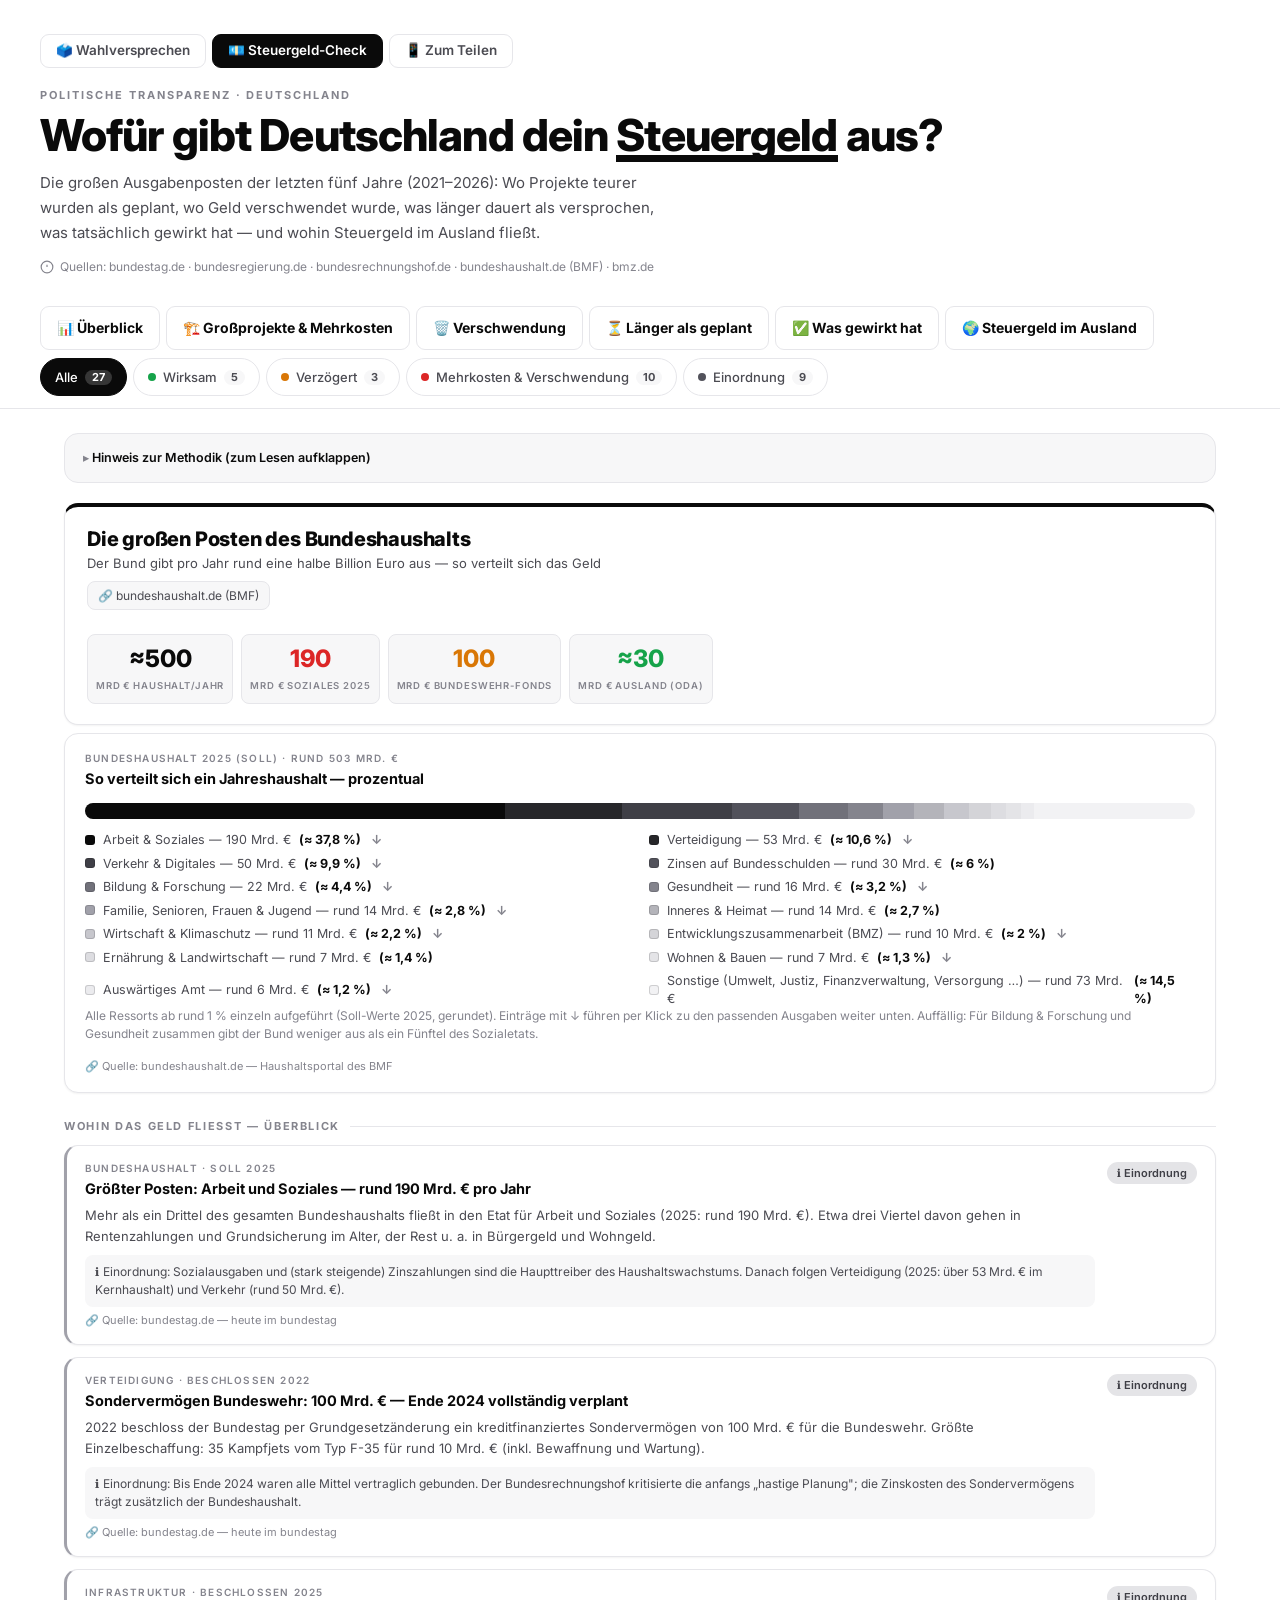
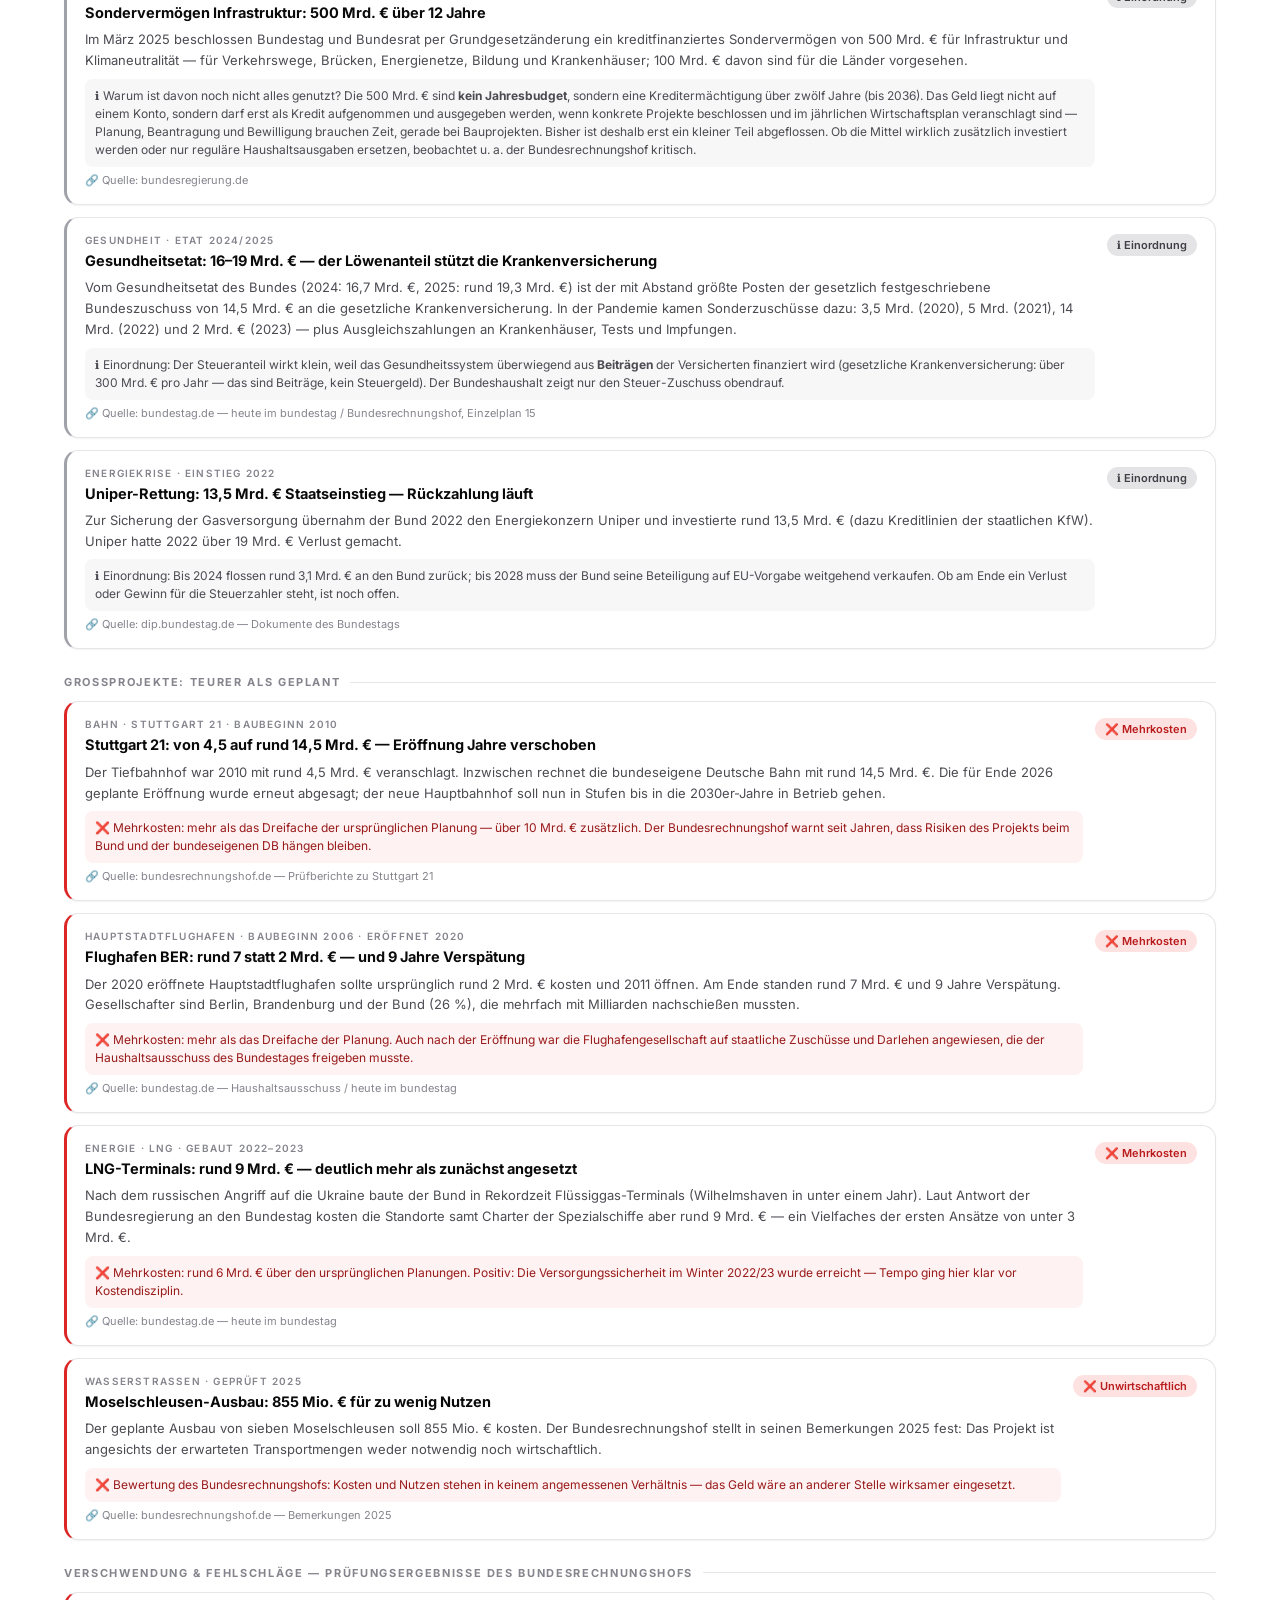
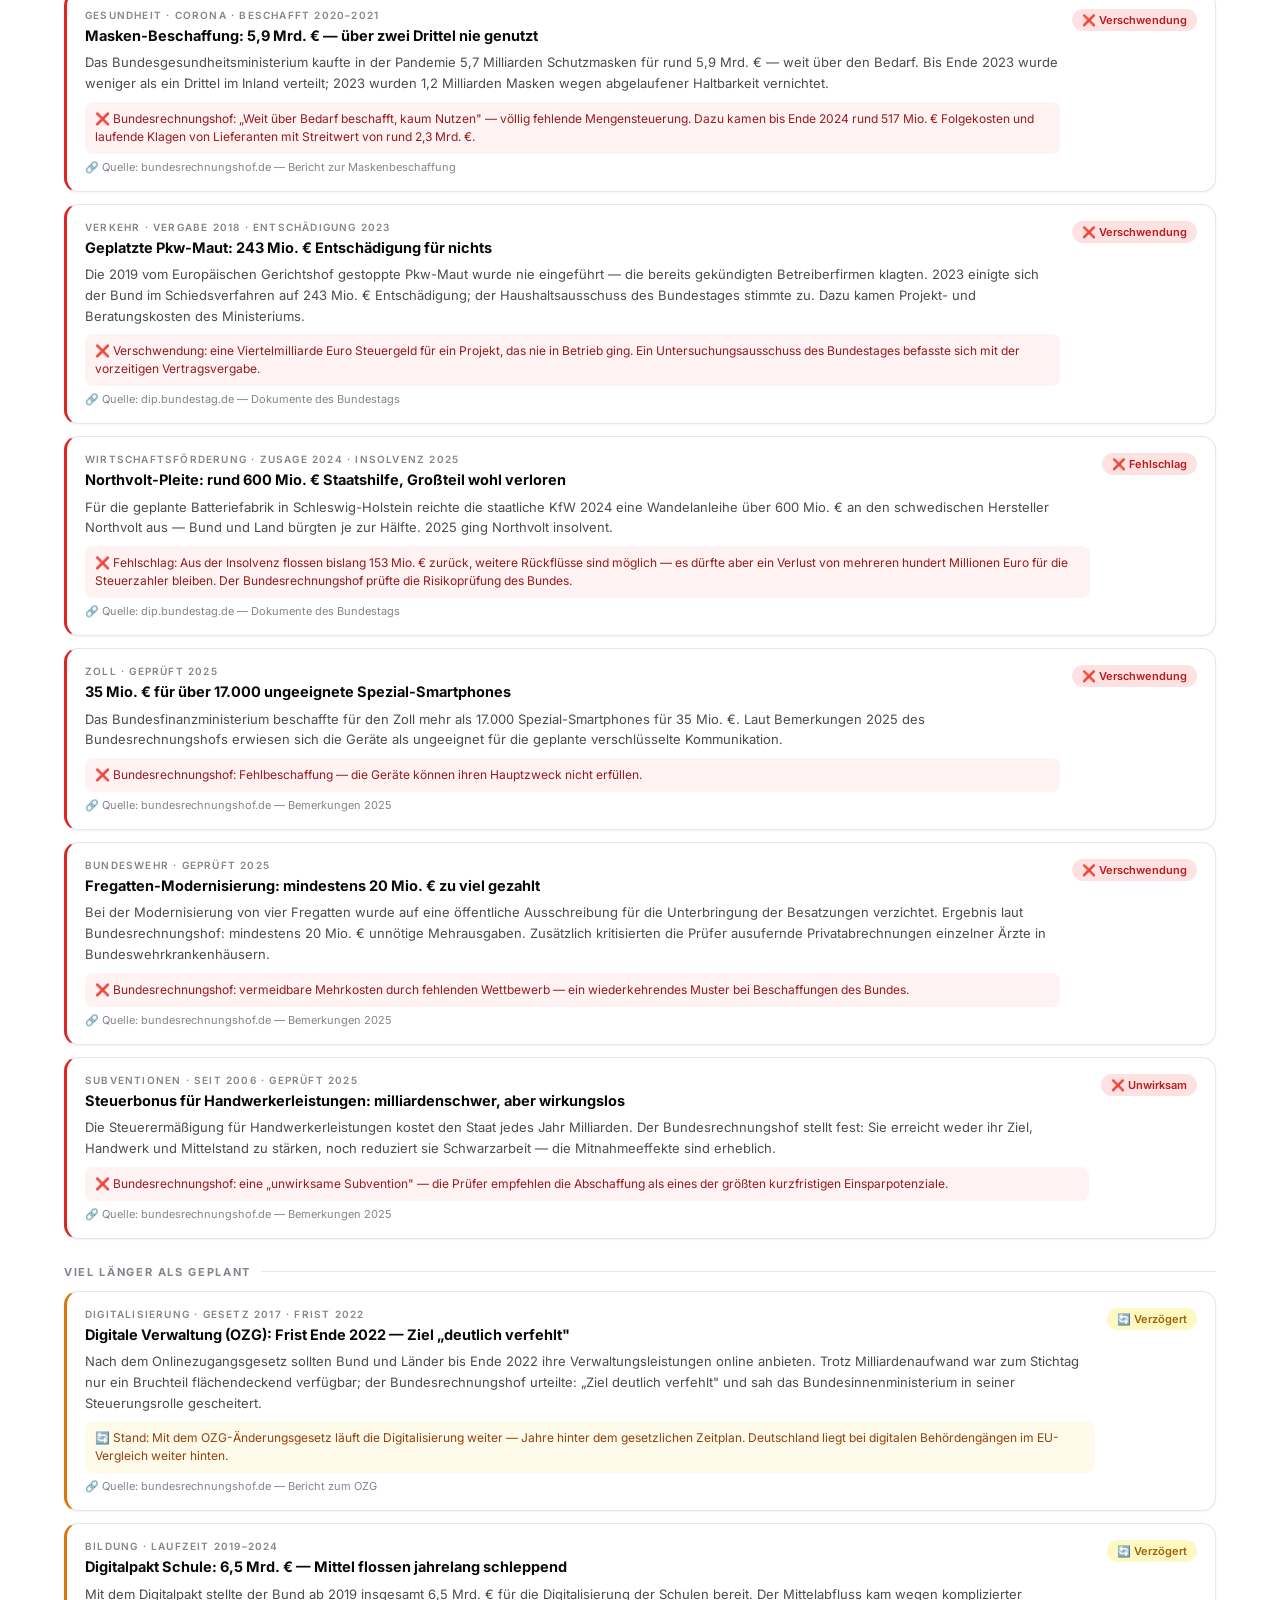
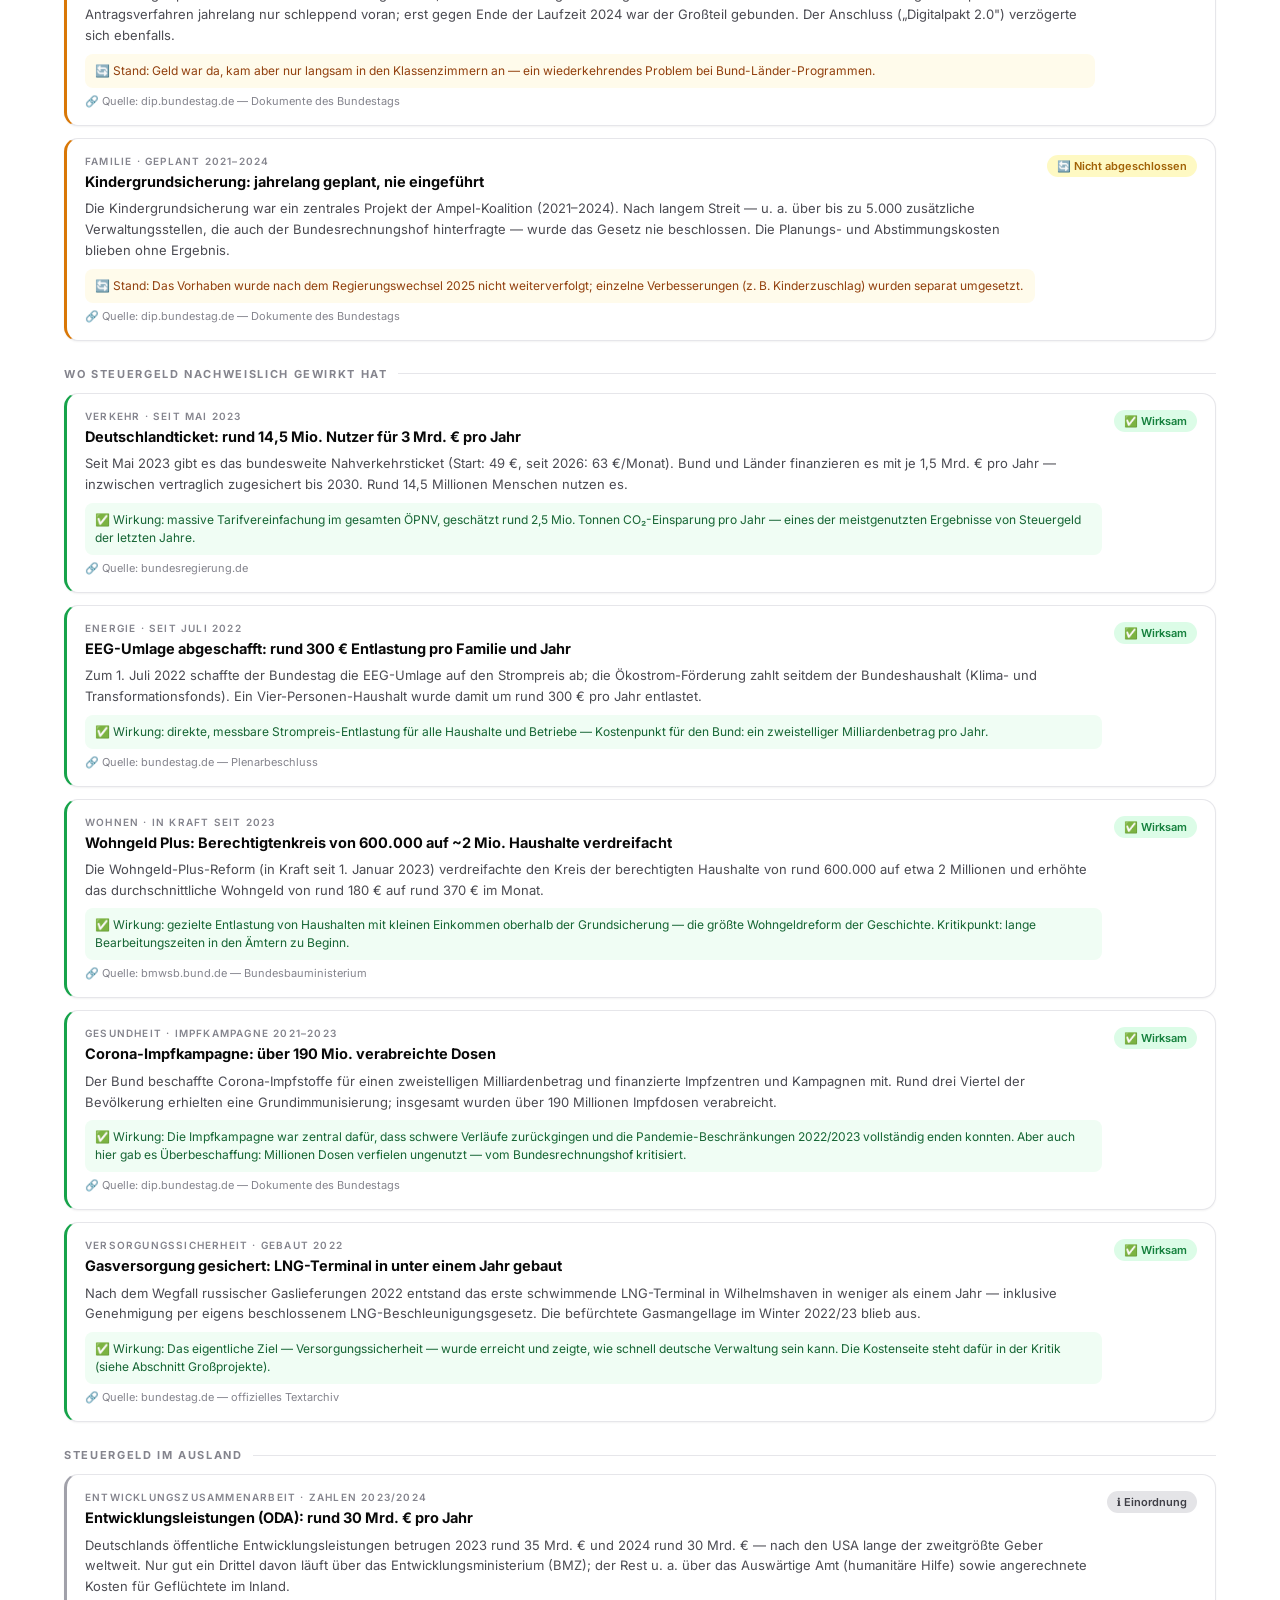
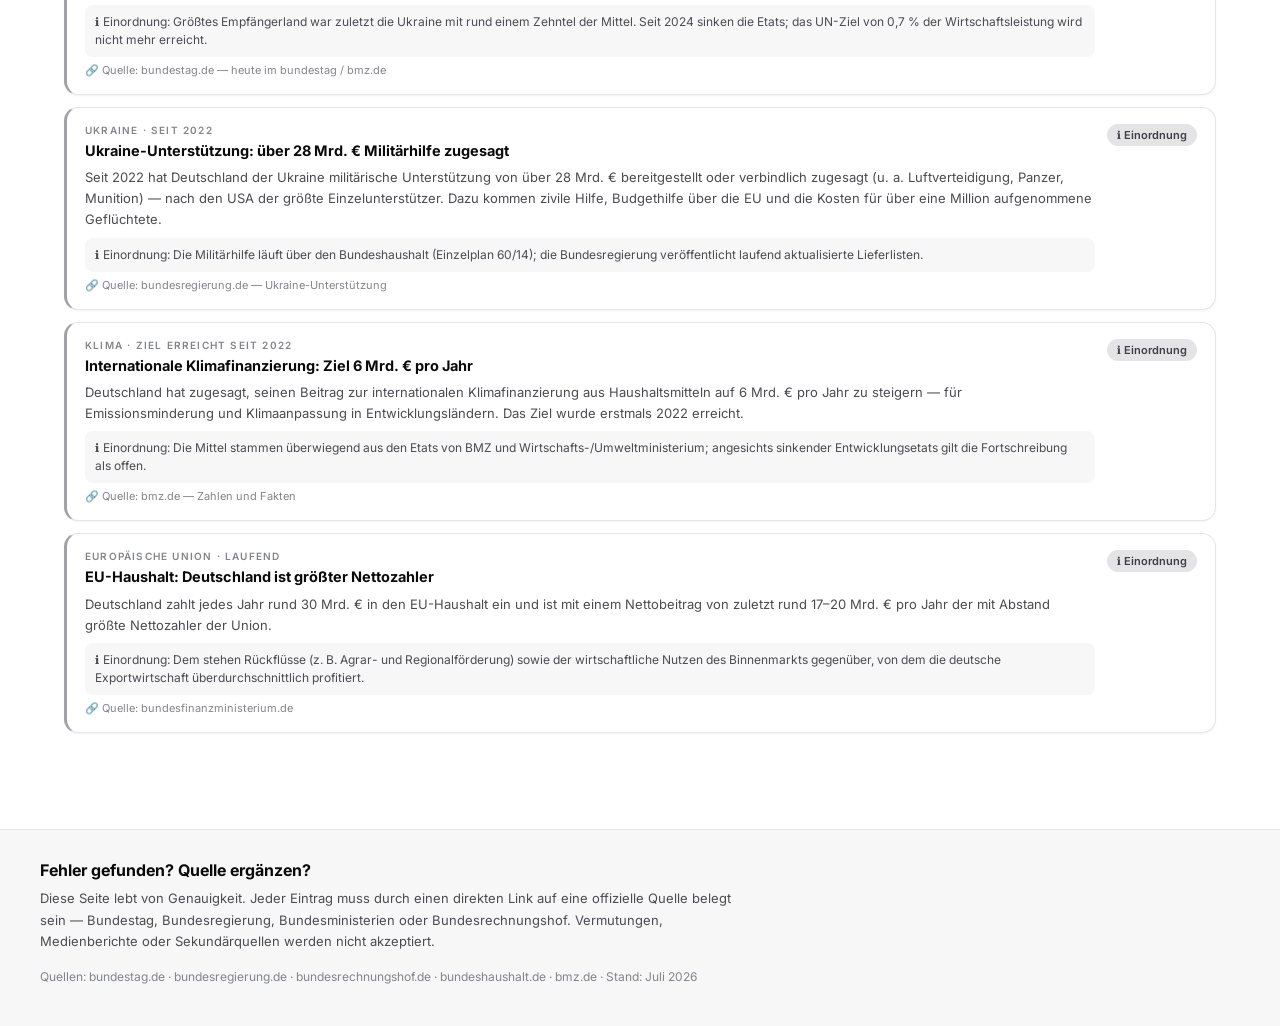
==== steuergelder.html @ 94809fa9 "Favicon ergänzen (⚖️ als Inline-SVG, kein zusätzliches Asset)" ====
<!DOCTYPE html>
<html lang="de">
<head>
<meta charset="UTF-8">
<meta name="viewport" content="width=device-width, initial-scale=1.0">
<title>Steuergeld-Check — Wofür Deutschland Steuergeld ausgibt</title>
<meta name="description" content="Wofür hat Deutschland in den letzten fünf Jahren Steuergeld ausgegeben? Großprojekte, Mehrkosten, Verschwendung, Verzögerungen, Wirkung und Ausgaben im Ausland — belegt mit offiziellen Quellen von Bundestag, Bundesregierung und Bundesrechnungshof.">
<meta name="theme-color" content="#FFFFFF">
<link rel="icon" href="data:image/svg+xml,<svg xmlns=%22http://www.w3.org/2000/svg%22 viewBox=%220 0 100 100%22><text y=%22.9em%22 font-size=%2290%22>⚖️</text></svg>">
<meta property="og:title" content="Steuergeld-Check — Wofür Deutschland Steuergeld ausgibt">
<meta property="og:description" content="Großprojekte, Mehrkosten, Verschwendung und Wirkung deutscher Steuergelder 2021–2026 — belegt mit offiziellen Quellen.">
<meta property="og:type" content="website">
<meta property="og:url" content="https://www.parteiencheck.org/steuergelder.html">
<meta property="og:locale" content="de_DE">
<link rel="preconnect" href="https://fonts.googleapis.com">
<link rel="preconnect" href="https://fonts.gstatic.com" crossorigin>
<link href="https://fonts.googleapis.com/css2?family=Inter:wght@400;500;600;700;800&display=swap" rel="stylesheet">
<link rel="stylesheet" href="style.css">
</head>
<body>

<header>
  <div class="header-inner">
    <nav class="site-nav" aria-label="Seiten">
      <a href="index.html" class="site-tab">🗳️ Wahlversprechen</a>
      <a href="steuergelder.html" class="site-tab active" aria-current="page">💶 Steuergeld-Check</a>
      <a href="teilen.html" class="site-tab">📱 Zum Teilen</a>
    </nav>
    <div class="header-label">Politische Transparenz · Deutschland</div>
    <h1>Wofür gibt Deutschland dein <span>Steuergeld</span> aus?</h1>
    <p class="header-sub">Die großen Ausgabenposten der letzten fünf Jahre (2021–2026): Wo Projekte teurer wurden als geplant, wo Geld verschwendet wurde, was länger dauert als versprochen, was tatsächlich gewirkt hat — und wohin Steuergeld im Ausland fließt.</p>
    <div class="source-note">
      <svg width="14" height="14" viewBox="0 0 24 24" fill="none" stroke="currentColor" stroke-width="2"><circle cx="12" cy="12" r="10"/><line x1="12" y1="8" x2="12" y2="12"/><line x1="12" y1="16" x2="12.01" y2="16"/></svg>
      Quellen: bundestag.de · bundesregierung.de · bundesrechnungshof.de · bundeshaushalt.de (BMF) · bmz.de
    </div>
  </div>
</header>

<!-- STICKY TOOLBAR: Themen-Sprungmarken + Status-Filter -->
<div class="toolbar">
  <div class="toolbar-inner">
    <nav class="party-nav" aria-label="Thema auswählen">
      <a class="anchor-tab" href="#ueberblick">📊 Überblick</a>
      <a class="anchor-tab" href="#grossprojekte">🏗️ Großprojekte &amp; Mehrkosten</a>
      <a class="anchor-tab" href="#verschwendung">🗑️ Verschwendung</a>
      <a class="anchor-tab" href="#verzoegert">⏳ Länger als geplant</a>
      <a class="anchor-tab" href="#wirkung">✅ Was gewirkt hat</a>
      <a class="anchor-tab" href="#ausland">🌍 Steuergeld im Ausland</a>
    </nav>
    <div class="filter-bar" role="group" aria-label="Nach Bewertung filtern">
      <button class="filter-chip active" data-filter="all" aria-pressed="true">Alle <span class="chip-count">0</span></button>
      <button class="filter-chip" data-filter="done" aria-pressed="false"><span class="chip-dot done"></span>Wirksam <span class="chip-count">0</span></button>
      <button class="filter-chip" data-filter="progress" aria-pressed="false"><span class="chip-dot progress"></span>Verzögert <span class="chip-count">0</span></button>
      <button class="filter-chip" data-filter="failed" aria-pressed="false"><span class="chip-dot failed"></span>Mehrkosten &amp; Verschwendung <span class="chip-count">0</span></button>
      <button class="filter-chip" data-filter="promised" aria-pressed="false"><span class="chip-dot promised"></span>Einordnung <span class="chip-count">0</span></button>
    </div>
  </div>
</div>

<div class="main">
  <div class="content-area">

    <details class="disclaimer">
      <summary><strong>Hinweis zur Methodik</strong> (zum Lesen aufklappen)</summary>
      <span> Alle Zahlen stammen aus offiziellen Quellen — Deutscher Bundestag (Pressedienst „heute im bundestag", Drucksachen), Bundesregierung, Bundesministerien, dem Haushaltsportal des Bundesfinanzministeriums (bundeshaushalt.de) sowie dem Bundesrechnungshof als unabhängiger externer Finanzkontrolle des Bundes. Bewertungen wie „Verschwendung" geben die Prüfungsergebnisse des Bundesrechnungshofs wieder, keine eigene Meinung. Beträge sind teilweise gerundet („rund"). <strong>Diese Seite erhebt keinen Anspruch auf Vollständigkeit.</strong> Stand: Juli 2026. Für eigene Recherchen: <a href="https://www.bundeshaushalt.de/" target="_blank">bundeshaushalt.de</a> · <a href="https://www.bundesrechnungshof.de/" target="_blank">bundesrechnungshof.de</a>
    </span>
    </details>

    <!-- ÜBERBLICK -->
    <section id="ueberblick">
      <div class="party-header topic-header" style="--party-color:#0A0A0A">
        <div class="party-header-top">
          <div>
            <div class="party-full-name">Die großen Posten des Bundeshaushalts</div>
            <div class="party-tagline">Der Bund gibt pro Jahr rund eine halbe Billion Euro aus — so verteilt sich das Geld</div>
            <a class="source-link" href="https://www.bundeshaushalt.de/" target="_blank">🔗 bundeshaushalt.de (BMF)</a>
          </div>
          <div class="party-stats">
            <div class="stat"><span class="stat-num promised">≈500</span><span class="stat-label">Mrd € Haushalt/Jahr</span></div>
            <div class="stat"><span class="stat-num failed">190</span><span class="stat-label">Mrd € Soziales 2025</span></div>
            <div class="stat"><span class="stat-num progress">100</span><span class="stat-label">Mrd € Bundeswehr-Fonds</span></div>
            <div class="stat"><span class="stat-num done">≈30</span><span class="stat-label">Mrd € Ausland (ODA)</span></div>
          </div>
        </div>
      </div>

      <div class="budget-card">
        <div class="promise-topic">Bundeshaushalt 2025 (Soll) · rund 503 Mrd. €</div>
        <div class="promise-title">So verteilt sich ein Jahreshaushalt — prozentual</div>
        <div class="budget-bar" aria-hidden="true">
          <span style="flex:37.8;background:#0A0A0A"></span><span style="flex:10.6;background:#27272A"></span><span style="flex:9.9;background:#3F3F46"></span><span style="flex:6.0;background:#52525B"></span><span style="flex:4.4;background:#71717A"></span><span style="flex:3.2;background:#84848D"></span><span style="flex:2.8;background:#A1A1AA"></span><span style="flex:2.7;background:#B4B4BA"></span><span style="flex:2.2;background:#C7C7CD"></span><span style="flex:2.0;background:#D4D4D8"></span><span style="flex:1.4;background:#DDDDE1"></span><span style="flex:1.3;background:#E4E4E7"></span><span style="flex:1.2;background:#EBEBEE"></span><span style="flex:14.5;background:#F2F2F4"></span>
        </div>
        <ul class="budget-legend">
          <li data-target="card-soziales" tabindex="0" role="link" title="Zu den passenden Einträgen springen"><span class="b-dot" style="background:#0A0A0A"></span>Arbeit & Soziales — 190 Mrd. € <strong>(≈ 37,8 %)</strong><span class="b-jump" aria-hidden="true">↓</span></li>
          <li data-target="card-verteidigung" tabindex="0" role="link" title="Zu den passenden Einträgen springen"><span class="b-dot" style="background:#27272A"></span>Verteidigung — 53 Mrd. € <strong>(≈ 10,6 %)</strong><span class="b-jump" aria-hidden="true">↓</span></li>
          <li data-target="grossprojekte" tabindex="0" role="link" title="Zu den passenden Einträgen springen"><span class="b-dot" style="background:#3F3F46"></span>Verkehr & Digitales — 50 Mrd. € <strong>(≈ 9,9 %)</strong><span class="b-jump" aria-hidden="true">↓</span></li>
          <li><span class="b-dot" style="background:#52525B"></span>Zinsen auf Bundesschulden — rund 30 Mrd. € <strong>(≈ 6 %)</strong></li>
          <li data-target="card-digitalpakt" tabindex="0" role="link" title="Zu den passenden Einträgen springen"><span class="b-dot" style="background:#71717A"></span>Bildung & Forschung — 22 Mrd. € <strong>(≈ 4,4 %)</strong><span class="b-jump" aria-hidden="true">↓</span></li>
          <li data-target="card-gesundheit" tabindex="0" role="link" title="Zu den passenden Einträgen springen"><span class="b-dot" style="background:#84848D"></span>Gesundheit — rund 16 Mrd. € <strong>(≈ 3,2 %)</strong><span class="b-jump" aria-hidden="true">↓</span></li>
          <li data-target="card-familie" tabindex="0" role="link" title="Zu den passenden Einträgen springen"><span class="b-dot" style="background:#A1A1AA"></span>Familie, Senioren, Frauen & Jugend — rund 14 Mrd. € <strong>(≈ 2,8 %)</strong><span class="b-jump" aria-hidden="true">↓</span></li>
          <li><span class="b-dot" style="background:#B4B4BA"></span>Inneres & Heimat — rund 14 Mrd. € <strong>(≈ 2,7 %)</strong></li>
          <li data-target="card-wirtschaft" tabindex="0" role="link" title="Zu den passenden Einträgen springen"><span class="b-dot" style="background:#C7C7CD"></span>Wirtschaft & Klimaschutz — rund 11 Mrd. € <strong>(≈ 2,2 %)</strong><span class="b-jump" aria-hidden="true">↓</span></li>
          <li data-target="card-oda" tabindex="0" role="link" title="Zu den passenden Einträgen springen"><span class="b-dot" style="background:#D4D4D8"></span>Entwicklungszusammenarbeit (BMZ) — rund 10 Mrd. € <strong>(≈ 2 %)</strong><span class="b-jump" aria-hidden="true">↓</span></li>
          <li><span class="b-dot" style="background:#DDDDE1"></span>Ernährung & Landwirtschaft — rund 7 Mrd. € <strong>(≈ 1,4 %)</strong></li>
          <li data-target="card-wohngeld" tabindex="0" role="link" title="Zu den passenden Einträgen springen"><span class="b-dot" style="background:#E4E4E7"></span>Wohnen & Bauen — rund 7 Mrd. € <strong>(≈ 1,3 %)</strong><span class="b-jump" aria-hidden="true">↓</span></li>
          <li data-target="ausland" tabindex="0" role="link" title="Zu den passenden Einträgen springen"><span class="b-dot" style="background:#EBEBEE"></span>Auswärtiges Amt — rund 6 Mrd. € <strong>(≈ 1,2 %)</strong><span class="b-jump" aria-hidden="true">↓</span></li>
          <li><span class="b-dot" style="background:#F2F2F4"></span>Sonstige (Umwelt, Justiz, Finanzverwaltung, Versorgung …) — rund 73 Mrd. € <strong>(≈ 14,5 %)</strong></li>
        </ul>
        <p class="budget-note">Alle Ressorts ab rund 1 % einzeln aufgeführt (Soll-Werte 2025, gerundet). Einträge mit ↓ führen per Klick zu den passenden Ausgaben weiter unten. Auffällig: Für Bildung &amp; Forschung und Gesundheit zusammen gibt der Bund weniger aus als ein Fünftel des Sozialetats.</p>
        <a class="card-source" href="https://www.bundeshaushalt.de/" target="_blank">🔗 Quelle: bundeshaushalt.de — Haushaltsportal des BMF</a>
      </div>

      <div class="section-title">Wohin das Geld fließt — Überblick</div>
      <div class="cards-grid">

        <div class="promise-card" id="card-soziales" data-status="promised">
          <div>
            <div class="promise-topic">Bundeshaushalt · Soll 2025</div>
            <div class="promise-title">Größter Posten: Arbeit und Soziales — rund 190 Mrd. € pro Jahr</div>
            <div class="promise-text">Mehr als ein Drittel des gesamten Bundeshaushalts fließt in den Etat für Arbeit und Soziales (2025: rund 190 Mrd. €). Etwa drei Viertel davon gehen in Rentenzahlungen und Grundsicherung im Alter, der Rest u. a. in Bürgergeld und Wohngeld.</div>
            <div class="promise-result promised">ℹ️ Einordnung: Sozialausgaben und (stark steigende) Zinszahlungen sind die Haupttreiber des Haushaltswachstums. Danach folgen Verteidigung (2025: über 53 Mrd. € im Kernhaushalt) und Verkehr (rund 50 Mrd. €).</div>
            <a class="card-source" href="https://www.bundestag.de/presse/hib/kurzmeldungen-1107322" target="_blank">🔗 Quelle: bundestag.de — heute im bundestag</a>
          </div>
          <span class="status-badge badge-promised">ℹ️ Einordnung</span>
        </div>

        <div class="promise-card" id="card-verteidigung" data-status="promised">
          <div>
            <div class="promise-topic">Verteidigung · beschlossen 2022</div>
            <div class="promise-title">Sondervermögen Bundeswehr: 100 Mrd. € — Ende 2024 vollständig verplant</div>
            <div class="promise-text">2022 beschloss der Bundestag per Grundgesetzänderung ein kreditfinanziertes Sondervermögen von 100 Mrd. € für die Bundeswehr. Größte Einzelbeschaffung: 35 Kampfjets vom Typ F-35 für rund 10 Mrd. € (inkl. Bewaffnung und Wartung).</div>
            <div class="promise-result promised">ℹ️ Einordnung: Bis Ende 2024 waren alle Mittel vertraglich gebunden. Der Bundesrechnungshof kritisierte die anfangs „hastige Planung"; die Zinskosten des Sondervermögens trägt zusätzlich der Bundeshaushalt.</div>
            <a class="card-source" href="https://www.bundestag.de/presse/hib/kurzmeldungen-897648" target="_blank">🔗 Quelle: bundestag.de — heute im bundestag</a>
          </div>
          <span class="status-badge badge-promised">ℹ️ Einordnung</span>
        </div>

        <div class="promise-card" data-status="promised">
          <div>
            <div class="promise-topic">Infrastruktur · beschlossen 2025</div>
            <div class="promise-title">Sondervermögen Infrastruktur: 500 Mrd. € über 12 Jahre</div>
            <div class="promise-text">Im März 2025 beschlossen Bundestag und Bundesrat per Grundgesetzänderung ein kreditfinanziertes Sondervermögen von 500 Mrd. € für Infrastruktur und Klimaneutralität — für Verkehrswege, Brücken, Energienetze, Bildung und Krankenhäuser; 100 Mrd. € davon sind für die Länder vorgesehen.</div>
            <div class="promise-result promised">ℹ️ Warum ist davon noch nicht alles genutzt? Die 500 Mrd. € sind <strong>kein Jahresbudget</strong>, sondern eine Kreditermächtigung über zwölf Jahre (bis 2036). Das Geld liegt nicht auf einem Konto, sondern darf erst als Kredit aufgenommen und ausgegeben werden, wenn konkrete Projekte beschlossen und im jährlichen Wirtschaftsplan veranschlagt sind — Planung, Beantragung und Bewilligung brauchen Zeit, gerade bei Bauprojekten. Bisher ist deshalb erst ein kleiner Teil abgeflossen. Ob die Mittel wirklich zusätzlich investiert werden oder nur reguläre Haushaltsausgaben ersetzen, beobachtet u. a. der Bundesrechnungshof kritisch.</div>
            <a class="card-source" href="https://www.bundesregierung.de/breg-de/schwerpunkte-der-bundesregierung" target="_blank">🔗 Quelle: bundesregierung.de</a>
          </div>
          <span class="status-badge badge-promised">ℹ️ Einordnung</span>
        </div>

        <div class="promise-card" id="card-gesundheit" data-status="promised">
          <div>
            <div class="promise-topic">Gesundheit · Etat 2024/2025</div>
            <div class="promise-title">Gesundheitsetat: 16–19 Mrd. € — der Löwenanteil stützt die Krankenversicherung</div>
            <div class="promise-text">Vom Gesundheitsetat des Bundes (2024: 16,7 Mrd. €, 2025: rund 19,3 Mrd. €) ist der mit Abstand größte Posten der gesetzlich festgeschriebene Bundeszuschuss von 14,5 Mrd. € an die gesetzliche Krankenversicherung. In der Pandemie kamen Sonderzuschüsse dazu: 3,5 Mrd. (2020), 5 Mrd. (2021), 14 Mrd. (2022) und 2 Mrd. € (2023) — plus Ausgleichszahlungen an Krankenhäuser, Tests und Impfungen.</div>
            <div class="promise-result promised">ℹ️ Einordnung: Der Steueranteil wirkt klein, weil das Gesundheitssystem überwiegend aus <strong>Beiträgen</strong> der Versicherten finanziert wird (gesetzliche Krankenversicherung: über 300 Mrd. € pro Jahr — das sind Beiträge, kein Steuergeld). Der Bundeshaushalt zeigt nur den Steuer-Zuschuss obendrauf.</div>
            <a class="card-source" href="https://www.bundestag.de/presse/hib/kurzmeldungen-1097640" target="_blank">🔗 Quelle: bundestag.de — heute im bundestag / Bundesrechnungshof, Einzelplan 15</a>
          </div>
          <span class="status-badge badge-promised">ℹ️ Einordnung</span>
        </div>

        <div class="promise-card" data-status="promised">
          <div>
            <div class="promise-topic">Energiekrise · Einstieg 2022</div>
            <div class="promise-title">Uniper-Rettung: 13,5 Mrd. € Staatseinstieg — Rückzahlung läuft</div>
            <div class="promise-text">Zur Sicherung der Gasversorgung übernahm der Bund 2022 den Energiekonzern Uniper und investierte rund 13,5 Mrd. € (dazu Kreditlinien der staatlichen KfW). Uniper hatte 2022 über 19 Mrd. € Verlust gemacht.</div>
            <div class="promise-result promised">ℹ️ Einordnung: Bis 2024 flossen rund 3,1 Mrd. € an den Bund zurück; bis 2028 muss der Bund seine Beteiligung auf EU-Vorgabe weitgehend verkaufen. Ob am Ende ein Verlust oder Gewinn für die Steuerzahler steht, ist noch offen.</div>
            <a class="card-source" href="https://dip.bundestag.de/suche?term=Uniper" target="_blank">🔗 Quelle: dip.bundestag.de — Dokumente des Bundestags</a>
          </div>
          <span class="status-badge badge-promised">ℹ️ Einordnung</span>
        </div>

      </div>
    </section>

    <!-- GROSSPROJEKTE & MEHRKOSTEN -->
    <section id="grossprojekte">
      <div class="section-title">Großprojekte: teurer als geplant</div>
      <div class="cards-grid">

        <div class="promise-card" data-status="failed" data-share="1">
          <div>
            <div class="promise-topic">Bahn · Stuttgart 21 · Baubeginn 2010</div>
            <div class="promise-title">Stuttgart 21: von 4,5 auf rund 14,5 Mrd. € — Eröffnung Jahre verschoben</div>
            <div class="promise-text">Der Tiefbahnhof war 2010 mit rund 4,5 Mrd. € veranschlagt. Inzwischen rechnet die bundeseigene Deutsche Bahn mit rund 14,5 Mrd. €. Die für Ende 2026 geplante Eröffnung wurde erneut abgesagt; der neue Hauptbahnhof soll nun in Stufen bis in die 2030er-Jahre in Betrieb gehen.</div>
            <div class="promise-result failed">❌ Mehrkosten: mehr als das Dreifache der ursprünglichen Planung — über 10 Mrd. € zusätzlich. Der Bundesrechnungshof warnt seit Jahren, dass Risiken des Projekts beim Bund und der bundeseigenen DB hängen bleiben.</div>
            <a class="card-source" href="https://www.bundesrechnungshof.de/" target="_blank">🔗 Quelle: bundesrechnungshof.de — Prüfberichte zu Stuttgart 21</a>
          </div>
          <span class="status-badge badge-failed">❌ Mehrkosten</span>
        </div>

        <div class="promise-card" data-status="failed" data-share="1">
          <div>
            <div class="promise-topic">Hauptstadtflughafen · Baubeginn 2006 · eröffnet 2020</div>
            <div class="promise-title">Flughafen BER: rund 7 statt 2 Mrd. € — und 9 Jahre Verspätung</div>
            <div class="promise-text">Der 2020 eröffnete Hauptstadtflughafen sollte ursprünglich rund 2 Mrd. € kosten und 2011 öffnen. Am Ende standen rund 7 Mrd. € und 9 Jahre Verspätung. Gesellschafter sind Berlin, Brandenburg und der Bund (26 %), die mehrfach mit Milliarden nachschießen mussten.</div>
            <div class="promise-result failed">❌ Mehrkosten: mehr als das Dreifache der Planung. Auch nach der Eröffnung war die Flughafengesellschaft auf staatliche Zuschüsse und Darlehen angewiesen, die der Haushaltsausschuss des Bundestages freigeben musste.</div>
            <a class="card-source" href="https://www.bundestag.de/presse/hib" target="_blank">🔗 Quelle: bundestag.de — Haushaltsausschuss / heute im bundestag</a>
          </div>
          <span class="status-badge badge-failed">❌ Mehrkosten</span>
        </div>

        <div class="promise-card" data-status="failed">
          <div>
            <div class="promise-topic">Energie · LNG · gebaut 2022–2023</div>
            <div class="promise-title">LNG-Terminals: rund 9 Mrd. € — deutlich mehr als zunächst angesetzt</div>
            <div class="promise-text">Nach dem russischen Angriff auf die Ukraine baute der Bund in Rekordzeit Flüssiggas-Terminals (Wilhelmshaven in unter einem Jahr). Laut Antwort der Bundesregierung an den Bundestag kosten die Standorte samt Charter der Spezialschiffe aber rund 9 Mrd. € — ein Vielfaches der ersten Ansätze von unter 3 Mrd. €.</div>
            <div class="promise-result failed">❌ Mehrkosten: rund 6 Mrd. € über den ursprünglichen Planungen. Positiv: Die Versorgungssicherheit im Winter 2022/23 wurde erreicht — Tempo ging hier klar vor Kostendisziplin.</div>
            <a class="card-source" href="https://www.bundestag.de/presse/hib/kurzmeldungen-947812" target="_blank">🔗 Quelle: bundestag.de — heute im bundestag</a>
          </div>
          <span class="status-badge badge-failed">❌ Mehrkosten</span>
        </div>

        <div class="promise-card" data-status="failed">
          <div>
            <div class="promise-topic">Wasserstraßen · geprüft 2025</div>
            <div class="promise-title">Moselschleusen-Ausbau: 855 Mio. € für zu wenig Nutzen</div>
            <div class="promise-text">Der geplante Ausbau von sieben Moselschleusen soll 855 Mio. € kosten. Der Bundesrechnungshof stellt in seinen Bemerkungen 2025 fest: Das Projekt ist angesichts der erwarteten Transportmengen weder notwendig noch wirtschaftlich.</div>
            <div class="promise-result failed">❌ Bewertung des Bundesrechnungshofs: Kosten und Nutzen stehen in keinem angemessenen Verhältnis — das Geld wäre an anderer Stelle wirksamer eingesetzt.</div>
            <a class="card-source" href="https://www.bundesrechnungshof.de/SharedDocs/Kurzmeldungen/DE/2025/bemerkungen-2025/kurzmeldung.html" target="_blank">🔗 Quelle: bundesrechnungshof.de — Bemerkungen 2025</a>
          </div>
          <span class="status-badge badge-failed">❌ Unwirtschaftlich</span>
        </div>

      </div>
    </section>

    <!-- VERSCHWENDUNG -->
    <section id="verschwendung">
      <div class="section-title">Verschwendung &amp; Fehlschläge — Prüfungsergebnisse des Bundesrechnungshofs</div>
      <div class="cards-grid">

        <div class="promise-card" id="card-masken" data-status="failed" data-share="1">
          <div>
            <div class="promise-topic">Gesundheit · Corona · beschafft 2020–2021</div>
            <div class="promise-title">Masken-Beschaffung: 5,9 Mrd. € — über zwei Drittel nie genutzt</div>
            <div class="promise-text">Das Bundesgesundheitsministerium kaufte in der Pandemie 5,7 Milliarden Schutzmasken für rund 5,9 Mrd. € — weit über den Bedarf. Bis Ende 2023 wurde weniger als ein Drittel im Inland verteilt; 2023 wurden 1,2 Milliarden Masken wegen abgelaufener Haltbarkeit vernichtet.</div>
            <div class="promise-result failed">❌ Bundesrechnungshof: „Weit über Bedarf beschafft, kaum Nutzen" — völlig fehlende Mengensteuerung. Dazu kamen bis Ende 2024 rund 517 Mio. € Folgekosten und laufende Klagen von Lieferanten mit Streitwert von rund 2,3 Mrd. €.</div>
            <a class="card-source" href="https://www.bundesrechnungshof.de/SharedDocs/Kurzmeldungen/DE/2024/maskenbeschaffung.html" target="_blank">🔗 Quelle: bundesrechnungshof.de — Bericht zur Maskenbeschaffung</a>
          </div>
          <span class="status-badge badge-failed">❌ Verschwendung</span>
        </div>

        <div class="promise-card" data-status="failed" data-share="1">
          <div>
            <div class="promise-topic">Verkehr · Vergabe 2018 · Entschädigung 2023</div>
            <div class="promise-title">Geplatzte Pkw-Maut: 243 Mio. € Entschädigung für nichts</div>
            <div class="promise-text">Die 2019 vom Europäischen Gerichtshof gestoppte Pkw-Maut wurde nie eingeführt — die bereits gekündigten Betreiberfirmen klagten. 2023 einigte sich der Bund im Schiedsverfahren auf 243 Mio. € Entschädigung; der Haushaltsausschuss des Bundestages stimmte zu. Dazu kamen Projekt- und Beratungskosten des Ministeriums.</div>
            <div class="promise-result failed">❌ Verschwendung: eine Viertelmilliarde Euro Steuergeld für ein Projekt, das nie in Betrieb ging. Ein Untersuchungsausschuss des Bundestages befasste sich mit der vorzeitigen Vertragsvergabe.</div>
            <a class="card-source" href="https://dip.bundestag.de/suche?term=Pkw-Maut%20Entsch%C3%A4digung" target="_blank">🔗 Quelle: dip.bundestag.de — Dokumente des Bundestags</a>
          </div>
          <span class="status-badge badge-failed">❌ Verschwendung</span>
        </div>

        <div class="promise-card" id="card-wirtschaft" data-status="failed" data-share="1">
          <div>
            <div class="promise-topic">Wirtschaftsförderung · Zusage 2024 · Insolvenz 2025</div>
            <div class="promise-title">Northvolt-Pleite: rund 600 Mio. € Staatshilfe, Großteil wohl verloren</div>
            <div class="promise-text">Für die geplante Batteriefabrik in Schleswig-Holstein reichte die staatliche KfW 2024 eine Wandelanleihe über 600 Mio. € an den schwedischen Hersteller Northvolt aus — Bund und Land bürgten je zur Hälfte. 2025 ging Northvolt insolvent.</div>
            <div class="promise-result failed">❌ Fehlschlag: Aus der Insolvenz flossen bislang 153 Mio. € zurück, weitere Rückflüsse sind möglich — es dürfte aber ein Verlust von mehreren hundert Millionen Euro für die Steuerzahler bleiben. Der Bundesrechnungshof prüfte die Risikoprüfung des Bundes.</div>
            <a class="card-source" href="https://dip.bundestag.de/suche?term=Northvolt" target="_blank">🔗 Quelle: dip.bundestag.de — Dokumente des Bundestags</a>
          </div>
          <span class="status-badge badge-failed">❌ Fehlschlag</span>
        </div>

        <div class="promise-card" data-status="failed">
          <div>
            <div class="promise-topic">Zoll · geprüft 2025</div>
            <div class="promise-title">35 Mio. € für über 17.000 ungeeignete Spezial-Smartphones</div>
            <div class="promise-text">Das Bundesfinanzministerium beschaffte für den Zoll mehr als 17.000 Spezial-Smartphones für 35 Mio. €. Laut Bemerkungen 2025 des Bundesrechnungshofs erwiesen sich die Geräte als ungeeignet für die geplante verschlüsselte Kommunikation.</div>
            <div class="promise-result failed">❌ Bundesrechnungshof: Fehlbeschaffung — die Geräte können ihren Hauptzweck nicht erfüllen.</div>
            <a class="card-source" href="https://www.bundesrechnungshof.de/SharedDocs/Kurzmeldungen/DE/2025/bemerkungen-2025/kurzmeldung.html" target="_blank">🔗 Quelle: bundesrechnungshof.de — Bemerkungen 2025</a>
          </div>
          <span class="status-badge badge-failed">❌ Verschwendung</span>
        </div>

        <div class="promise-card" data-status="failed">
          <div>
            <div class="promise-topic">Bundeswehr · geprüft 2025</div>
            <div class="promise-title">Fregatten-Modernisierung: mindestens 20 Mio. € zu viel gezahlt</div>
            <div class="promise-text">Bei der Modernisierung von vier Fregatten wurde auf eine öffentliche Ausschreibung für die Unterbringung der Besatzungen verzichtet. Ergebnis laut Bundesrechnungshof: mindestens 20 Mio. € unnötige Mehrausgaben. Zusätzlich kritisierten die Prüfer ausufernde Privatabrechnungen einzelner Ärzte in Bundeswehrkrankenhäusern.</div>
            <div class="promise-result failed">❌ Bundesrechnungshof: vermeidbare Mehrkosten durch fehlenden Wettbewerb — ein wiederkehrendes Muster bei Beschaffungen des Bundes.</div>
            <a class="card-source" href="https://www.bundesrechnungshof.de/SharedDocs/Kurzmeldungen/DE/2025/bemerkungen-2025/kurzmeldung.html" target="_blank">🔗 Quelle: bundesrechnungshof.de — Bemerkungen 2025</a>
          </div>
          <span class="status-badge badge-failed">❌ Verschwendung</span>
        </div>

        <div class="promise-card" data-status="failed">
          <div>
            <div class="promise-topic">Subventionen · seit 2006 · geprüft 2025</div>
            <div class="promise-title">Steuerbonus für Handwerkerleistungen: milliardenschwer, aber wirkungslos</div>
            <div class="promise-text">Die Steuerermäßigung für Handwerkerleistungen kostet den Staat jedes Jahr Milliarden. Der Bundesrechnungshof stellt fest: Sie erreicht weder ihr Ziel, Handwerk und Mittelstand zu stärken, noch reduziert sie Schwarzarbeit — die Mitnahmeeffekte sind erheblich.</div>
            <div class="promise-result failed">❌ Bundesrechnungshof: eine „unwirksame Subvention" — die Prüfer empfehlen die Abschaffung als eines der größten kurzfristigen Einsparpotenziale.</div>
            <a class="card-source" href="https://www.bundesrechnungshof.de/SharedDocs/Kurzmeldungen/DE/2025/bemerkungen-2025/kurzmeldung.html" target="_blank">🔗 Quelle: bundesrechnungshof.de — Bemerkungen 2025</a>
          </div>
          <span class="status-badge badge-failed">❌ Unwirksam</span>
        </div>

      </div>
    </section>

    <!-- VERZÖGERT -->
    <section id="verzoegert">
      <div class="section-title">Viel länger als geplant</div>
      <div class="cards-grid">

        <div class="promise-card" data-status="progress">
          <div>
            <div class="promise-topic">Digitalisierung · Gesetz 2017 · Frist 2022</div>
            <div class="promise-title">Digitale Verwaltung (OZG): Frist Ende 2022 — Ziel „deutlich verfehlt"</div>
            <div class="promise-text">Nach dem Onlinezugangsgesetz sollten Bund und Länder bis Ende 2022 ihre Verwaltungsleistungen online anbieten. Trotz Milliardenaufwand war zum Stichtag nur ein Bruchteil flächendeckend verfügbar; der Bundesrechnungshof urteilte: „Ziel deutlich verfehlt" und sah das Bundesinnenministerium in seiner Steuerungsrolle gescheitert.</div>
            <div class="promise-result progress">🔄 Stand: Mit dem OZG-Änderungsgesetz läuft die Digitalisierung weiter — Jahre hinter dem gesetzlichen Zeitplan. Deutschland liegt bei digitalen Behördengängen im EU-Vergleich weiter hinten.</div>
            <a class="card-source" href="https://www.bundesrechnungshof.de/SharedDocs/Kurzmeldungen/DE/2023/onlinezugangsgesetz.html" target="_blank">🔗 Quelle: bundesrechnungshof.de — Bericht zum OZG</a>
          </div>
          <span class="status-badge badge-progress">🔄 Verzögert</span>
        </div>

        <div class="promise-card" id="card-digitalpakt" data-status="progress">
          <div>
            <div class="promise-topic">Bildung · Laufzeit 2019–2024</div>
            <div class="promise-title">Digitalpakt Schule: 6,5 Mrd. € — Mittel flossen jahrelang schleppend</div>
            <div class="promise-text">Mit dem Digitalpakt stellte der Bund ab 2019 insgesamt 6,5 Mrd. € für die Digitalisierung der Schulen bereit. Der Mittelabfluss kam wegen komplizierter Antragsverfahren jahrelang nur schleppend voran; erst gegen Ende der Laufzeit 2024 war der Großteil gebunden. Der Anschluss („Digitalpakt 2.0") verzögerte sich ebenfalls.</div>
            <div class="promise-result progress">🔄 Stand: Geld war da, kam aber nur langsam in den Klassenzimmern an — ein wiederkehrendes Problem bei Bund-Länder-Programmen.</div>
            <a class="card-source" href="https://dip.bundestag.de/suche?term=Digitalpakt%20Schule" target="_blank">🔗 Quelle: dip.bundestag.de — Dokumente des Bundestags</a>
          </div>
          <span class="status-badge badge-progress">🔄 Verzögert</span>
        </div>

        <div class="promise-card" id="card-familie" data-status="progress">
          <div>
            <div class="promise-topic">Familie · geplant 2021–2024</div>
            <div class="promise-title">Kindergrundsicherung: jahrelang geplant, nie eingeführt</div>
            <div class="promise-text">Die Kindergrundsicherung war ein zentrales Projekt der Ampel-Koalition (2021–2024). Nach langem Streit — u. a. über bis zu 5.000 zusätzliche Verwaltungsstellen, die auch der Bundesrechnungshof hinterfragte — wurde das Gesetz nie beschlossen. Die Planungs- und Abstimmungskosten blieben ohne Ergebnis.</div>
            <div class="promise-result progress">🔄 Stand: Das Vorhaben wurde nach dem Regierungswechsel 2025 nicht weiterverfolgt; einzelne Verbesserungen (z. B. Kinderzuschlag) wurden separat umgesetzt.</div>
            <a class="card-source" href="https://dip.bundestag.de/suche?term=Kindergrundsicherung" target="_blank">🔗 Quelle: dip.bundestag.de — Dokumente des Bundestags</a>
          </div>
          <span class="status-badge badge-progress">🔄 Nicht abgeschlossen</span>
        </div>

      </div>
    </section>

    <!-- WIRKUNG -->
    <section id="wirkung">
      <div class="section-title">Wo Steuergeld nachweislich gewirkt hat</div>
      <div class="cards-grid">

        <div class="promise-card" data-status="done" data-share="1">
          <div>
            <div class="promise-topic">Verkehr · seit Mai 2023</div>
            <div class="promise-title">Deutschlandticket: rund 14,5 Mio. Nutzer für 3 Mrd. € pro Jahr</div>
            <div class="promise-text">Seit Mai 2023 gibt es das bundesweite Nahverkehrsticket (Start: 49 €, seit 2026: 63 €/Monat). Bund und Länder finanzieren es mit je 1,5 Mrd. € pro Jahr — inzwischen vertraglich zugesichert bis 2030. Rund 14,5 Millionen Menschen nutzen es.</div>
            <div class="promise-result done">✅ Wirkung: massive Tarifvereinfachung im gesamten ÖPNV, geschätzt rund 2,5 Mio. Tonnen CO₂-Einsparung pro Jahr — eines der meistgenutzten Ergebnisse von Steuergeld der letzten Jahre.</div>
            <a class="card-source" href="https://www.bundesregierung.de/breg-de/aktuelles/deutschlandticket-2134074" target="_blank">🔗 Quelle: bundesregierung.de</a>
          </div>
          <span class="status-badge badge-done">✅ Wirksam</span>
        </div>

        <div class="promise-card" data-status="done">
          <div>
            <div class="promise-topic">Energie · seit Juli 2022</div>
            <div class="promise-title">EEG-Umlage abgeschafft: rund 300 € Entlastung pro Familie und Jahr</div>
            <div class="promise-text">Zum 1. Juli 2022 schaffte der Bundestag die EEG-Umlage auf den Strompreis ab; die Ökostrom-Förderung zahlt seitdem der Bundeshaushalt (Klima- und Transformationsfonds). Ein Vier-Personen-Haushalt wurde damit um rund 300 € pro Jahr entlastet.</div>
            <div class="promise-result done">✅ Wirkung: direkte, messbare Strompreis-Entlastung für alle Haushalte und Betriebe — Kostenpunkt für den Bund: ein zweistelliger Milliardenbetrag pro Jahr.</div>
            <a class="card-source" href="https://www.bundestag.de/dokumente/textarchiv/2022/kw17-de-eeg-umlage-889580" target="_blank">🔗 Quelle: bundestag.de — Plenarbeschluss</a>
          </div>
          <span class="status-badge badge-done">✅ Wirksam</span>
        </div>

        <div class="promise-card" id="card-wohngeld" data-status="done">
          <div>
            <div class="promise-topic">Wohnen · in Kraft seit 2023</div>
            <div class="promise-title">Wohngeld Plus: Berechtigtenkreis von 600.000 auf ~2 Mio. Haushalte verdreifacht</div>
            <div class="promise-text">Die Wohngeld-Plus-Reform (in Kraft seit 1. Januar 2023) verdreifachte den Kreis der berechtigten Haushalte von rund 600.000 auf etwa 2 Millionen und erhöhte das durchschnittliche Wohngeld von rund 180 € auf rund 370 € im Monat.</div>
            <div class="promise-result done">✅ Wirkung: gezielte Entlastung von Haushalten mit kleinen Einkommen oberhalb der Grundsicherung — die größte Wohngeldreform der Geschichte. Kritikpunkt: lange Bearbeitungszeiten in den Ämtern zu Beginn.</div>
            <a class="card-source" href="https://www.bmwsb.bund.de/DE/wohnen/wohngeld/wohngeld-plus/wohngeld-plus_node.html" target="_blank">🔗 Quelle: bmwsb.bund.de — Bundesbauministerium</a>
          </div>
          <span class="status-badge badge-done">✅ Wirksam</span>
        </div>

        <div class="promise-card" id="card-impfkampagne" data-status="done">
          <div>
            <div class="promise-topic">Gesundheit · Impfkampagne 2021–2023</div>
            <div class="promise-title">Corona-Impfkampagne: über 190 Mio. verabreichte Dosen</div>
            <div class="promise-text">Der Bund beschaffte Corona-Impfstoffe für einen zweistelligen Milliardenbetrag und finanzierte Impfzentren und Kampagnen mit. Rund drei Viertel der Bevölkerung erhielten eine Grundimmunisierung; insgesamt wurden über 190 Millionen Impfdosen verabreicht.</div>
            <div class="promise-result done">✅ Wirkung: Die Impfkampagne war zentral dafür, dass schwere Verläufe zurückgingen und die Pandemie-Beschränkungen 2022/2023 vollständig enden konnten. Aber auch hier gab es Überbeschaffung: Millionen Dosen verfielen ungenutzt — vom Bundesrechnungshof kritisiert.</div>
            <a class="card-source" href="https://dip.bundestag.de/suche?term=Impfstoffbeschaffung" target="_blank">🔗 Quelle: dip.bundestag.de — Dokumente des Bundestags</a>
          </div>
          <span class="status-badge badge-done">✅ Wirksam</span>
        </div>

        <div class="promise-card" data-status="done">
          <div>
            <div class="promise-topic">Versorgungssicherheit · gebaut 2022</div>
            <div class="promise-title">Gasversorgung gesichert: LNG-Terminal in unter einem Jahr gebaut</div>
            <div class="promise-text">Nach dem Wegfall russischer Gaslieferungen 2022 entstand das erste schwimmende LNG-Terminal in Wilhelmshaven in weniger als einem Jahr — inklusive Genehmigung per eigens beschlossenem LNG-Beschleunigungsgesetz. Die befürchtete Gasmangellage im Winter 2022/23 blieb aus.</div>
            <div class="promise-result done">✅ Wirkung: Das eigentliche Ziel — Versorgungssicherheit — wurde erreicht und zeigte, wie schnell deutsche Verwaltung sein kann. Die Kostenseite steht dafür in der Kritik (siehe Abschnitt Großprojekte).</div>
            <a class="card-source" href="https://www.bundestag.de/presse/hib/kurzmeldungen-947812" target="_blank">🔗 Quelle: bundestag.de — offizielles Textarchiv</a>
          </div>
          <span class="status-badge badge-done">✅ Wirksam</span>
        </div>

      </div>
    </section>

    <!-- AUSLAND -->
    <section id="ausland">
      <div class="section-title">Steuergeld im Ausland</div>
      <div class="cards-grid">

        <div class="promise-card" id="card-oda" data-status="promised">
          <div>
            <div class="promise-topic">Entwicklungszusammenarbeit · Zahlen 2023/2024</div>
            <div class="promise-title">Entwicklungsleistungen (ODA): rund 30 Mrd. € pro Jahr</div>
            <div class="promise-text">Deutschlands öffentliche Entwicklungsleistungen betrugen 2023 rund 35 Mrd. € und 2024 rund 30 Mrd. € — nach den USA lange der zweitgrößte Geber weltweit. Nur gut ein Drittel davon läuft über das Entwicklungsministerium (BMZ); der Rest u. a. über das Auswärtige Amt (humanitäre Hilfe) sowie angerechnete Kosten für Geflüchtete im Inland.</div>
            <div class="promise-result promised">ℹ️ Einordnung: Größtes Empfängerland war zuletzt die Ukraine mit rund einem Zehntel der Mittel. Seit 2024 sinken die Etats; das UN-Ziel von 0,7 % der Wirtschaftsleistung wird nicht mehr erreicht.</div>
            <a class="card-source" href="https://www.bundestag.de/presse/hib/kurzmeldungen-987070" target="_blank">🔗 Quelle: bundestag.de — heute im bundestag / bmz.de</a>
          </div>
          <span class="status-badge badge-promised">ℹ️ Einordnung</span>
        </div>

        <div class="promise-card" data-status="promised">
          <div>
            <div class="promise-topic">Ukraine · seit 2022</div>
            <div class="promise-title">Ukraine-Unterstützung: über 28 Mrd. € Militärhilfe zugesagt</div>
            <div class="promise-text">Seit 2022 hat Deutschland der Ukraine militärische Unterstützung von über 28 Mrd. € bereitgestellt oder verbindlich zugesagt (u. a. Luftverteidigung, Panzer, Munition) — nach den USA der größte Einzelunterstützer. Dazu kommen zivile Hilfe, Budgethilfe über die EU und die Kosten für über eine Million aufgenommene Geflüchtete.</div>
            <div class="promise-result promised">ℹ️ Einordnung: Die Militärhilfe läuft über den Bundeshaushalt (Einzelplan 60/14); die Bundesregierung veröffentlicht laufend aktualisierte Lieferlisten.</div>
            <a class="card-source" href="https://www.bundesregierung.de/breg-de/themen/krieg-in-der-ukraine" target="_blank">🔗 Quelle: bundesregierung.de — Ukraine-Unterstützung</a>
          </div>
          <span class="status-badge badge-promised">ℹ️ Einordnung</span>
        </div>

        <div class="promise-card" data-status="promised">
          <div>
            <div class="promise-topic">Klima · Ziel erreicht seit 2022</div>
            <div class="promise-title">Internationale Klimafinanzierung: Ziel 6 Mrd. € pro Jahr</div>
            <div class="promise-text">Deutschland hat zugesagt, seinen Beitrag zur internationalen Klimafinanzierung aus Haushaltsmitteln auf 6 Mrd. € pro Jahr zu steigern — für Emissionsminderung und Klimaanpassung in Entwicklungsländern. Das Ziel wurde erstmals 2022 erreicht.</div>
            <div class="promise-result promised">ℹ️ Einordnung: Die Mittel stammen überwiegend aus den Etats von BMZ und Wirtschafts-/Umweltministerium; angesichts sinkender Entwicklungsetats gilt die Fortschreibung als offen.</div>
            <a class="card-source" href="https://www.bmz.de/de/ministerium/zahlen-fakten/oda-zahlen" target="_blank">🔗 Quelle: bmz.de — Zahlen und Fakten</a>
          </div>
          <span class="status-badge badge-promised">ℹ️ Einordnung</span>
        </div>

        <div class="promise-card" data-status="promised">
          <div>
            <div class="promise-topic">Europäische Union · laufend</div>
            <div class="promise-title">EU-Haushalt: Deutschland ist größter Nettozahler</div>
            <div class="promise-text">Deutschland zahlt jedes Jahr rund 30 Mrd. € in den EU-Haushalt ein und ist mit einem Nettobeitrag von zuletzt rund 17–20 Mrd. € pro Jahr der mit Abstand größte Nettozahler der Union.</div>
            <div class="promise-result promised">ℹ️ Einordnung: Dem stehen Rückflüsse (z. B. Agrar- und Regionalförderung) sowie der wirtschaftliche Nutzen des Binnenmarkts gegenüber, von dem die deutsche Exportwirtschaft überdurchschnittlich profitiert.</div>
            <a class="card-source" href="https://www.bundesfinanzministerium.de/" target="_blank">🔗 Quelle: bundesfinanzministerium.de</a>
          </div>
          <span class="status-badge badge-promised">ℹ️ Einordnung</span>
        </div>

      </div>
    </section>

  </div><!-- end content-area -->
</div><!-- end main -->

<footer>
  <div class="footer-inner">
    <h3>Fehler gefunden? Quelle ergänzen?</h3>
    <p>Diese Seite lebt von Genauigkeit. Jeder Eintrag muss durch einen direkten Link auf eine offizielle Quelle belegt sein — Bundestag, Bundesregierung, Bundesministerien oder Bundesrechnungshof. Vermutungen, Medienberichte oder Sekundärquellen werden nicht akzeptiert.</p>
    <p class="footer-note">Quellen: bundestag.de · bundesregierung.de · bundesrechnungshof.de · bundeshaushalt.de · bmz.de · Stand: Juli 2026</p>
  </div>
</footer>

<script>
(function () {
  const filterBar = document.querySelector('.filter-bar');
  const contentArea = document.querySelector('.content-area');
  let currentFilter = 'all';

  function updateChipCounts() {
    const c = { all: 0, done: 0, progress: 0, failed: 0, promised: 0 };
    contentArea.querySelectorAll('.promise-card').forEach(card => {
      c[card.dataset.status] = (c[card.dataset.status] || 0) + 1;
      c.all++;
    });
    filterBar.querySelectorAll('.filter-chip').forEach(chip => {
      const badge = chip.querySelector('.chip-count');
      if (badge) badge.textContent = c[chip.dataset.filter] || 0;
    });
  }

  function applyFilter() {
    contentArea.querySelectorAll('.promise-card').forEach(card => {
      card.classList.toggle('hidden', currentFilter !== 'all' && card.dataset.status !== currentFilter);
    });
    contentArea.querySelectorAll('section').forEach(sec => {
      const any = sec.querySelector('.promise-card:not(.hidden)') !== null;
      sec.querySelectorAll('.cards-grid').forEach(grid => {
        const gridAny = grid.querySelector('.promise-card:not(.hidden)') !== null;
        grid.classList.toggle('hidden', !gridAny);
      });
      sec.querySelectorAll('.section-title').forEach(t => t.classList.toggle('hidden', !any));
      const header = sec.querySelector('.topic-header');
      if (header) header.classList.toggle('hidden', !any && currentFilter !== 'all');
      sec.classList.toggle('hidden', !any);
    });
  }

  function setFilter(f) {
    currentFilter = f;
    filterBar.querySelectorAll('.filter-chip').forEach(c => {
      const on = c.dataset.filter === currentFilter;
      c.classList.toggle('active', on);
      c.setAttribute('aria-pressed', on);
    });
    applyFilter();
  }

  // Klick auf einen Legenden-Eintrag springt zur passenden Karte und hebt sie hervor
  const legend = document.querySelector('.budget-legend');
  function jumpTo(li) {
    const el = document.getElementById(li.dataset.target);
    if (!el) return;
    if (currentFilter !== 'all') setFilter('all');
    el.scrollIntoView({ block: 'start', behavior: window.matchMedia('(prefers-reduced-motion: reduce)').matches ? 'auto' : 'smooth' });
    if (el.classList.contains('promise-card')) {
      el.classList.remove('card-flash');
      void el.offsetWidth;
      el.classList.add('card-flash');
    }
  }
  if (legend) {
    legend.addEventListener('click', e => {
      const li = e.target.closest('li[data-target]');
      if (li) jumpTo(li);
    });
    legend.addEventListener('keydown', e => {
      if (e.key !== 'Enter' && e.key !== ' ') return;
      const li = e.target.closest('li[data-target]');
      if (li) { e.preventDefault(); jumpTo(li); }
    });
  }

  filterBar.addEventListener('click', e => {
    const chip = e.target.closest('[data-filter]');
    if (!chip) return;
    const f = chip.dataset.filter;
    // Erneuter Klick auf den aktiven Filter wählt ihn ab (zurück zu "Alle")
    setFilter((chip.classList.contains('active') && f !== 'all') ? 'all' : f);
  });

  updateChipCounts();
})();
</script>

</body>
</html>
---- style.css ----
*, *::before, *::after { box-sizing: border-box; margin: 0; padding: 0; }

  :root {
    /* Schwarz-Weiß-Basis */
    --bg: #FFFFFF;
    --tile: #F7F7F8;
    --ink: #0A0A0A;
    --ink-2: #4B4B52;
    --ink-3: #84848D;
    --line: #E6E6EA;
    /* Ampel-Status (einzige Farb-Ausnahme neben Parteifarben) */
    --st-done: #16A34A;
    --st-progress: #D97706;
    --st-failed: #DC2626;
    --st-promised: #52525B;
    --radius: 14px;
    --radius-sm: 8px;
    --shadow: 0 1px 2px rgba(0,0,0,0.05);
    --shadow-hover: 0 6px 24px rgba(0,0,0,0.08);
  }

  html { scroll-behavior: smooth; }

  body {
    font-family: 'Inter', system-ui, sans-serif;
    background: var(--bg);
    color: var(--ink);
    min-height: 100vh;
    -webkit-tap-highlight-color: transparent;
  }

  :focus-visible { outline: 2px solid var(--ink); outline-offset: 2px; }

  /* HEADER */
  header { padding: 0 24px; }
  .header-inner { max-width: 1200px; margin: 0 auto; padding: 34px 0 22px; }
  .header-label {
    font-size: 11px;
    font-weight: 700;
    letter-spacing: 0.18em;
    text-transform: uppercase;
    color: var(--ink-3);
    margin-bottom: 10px;
  }
  h1 {
    font-size: clamp(28px, 4vw, 44px);
    font-weight: 800;
    letter-spacing: -0.02em;
    line-height: 1.08;
    margin-bottom: 12px;
  }
  h1 span { box-shadow: inset 0 -0.16em 0 var(--ink); }
  .header-sub { font-size: 15px; color: var(--ink-2); max-width: 640px; line-height: 1.65; }
  .source-note { margin-top: 14px; font-size: 12px; color: var(--ink-3); display: flex; align-items: center; gap: 6px; }
  .source-note svg { flex-shrink: 0; }

  /* STICKY TOOLBAR: Partei-Tabs + Status-Filter */
  .toolbar {
    position: sticky;
    top: 0;
    z-index: 50;
    background: var(--bg);
    border-bottom: 1px solid var(--line);
    padding: 0 24px;
  }
  .toolbar-inner { max-width: 1200px; margin: 0 auto; padding: 10px 0 12px; display: flex; flex-direction: column; gap: 8px; }

  .party-nav { display: flex; gap: 6px; overflow-x: auto; scrollbar-width: none; scroll-snap-type: x proximity; }
  .party-nav::-webkit-scrollbar { display: none; }
  .party-tab {
    --pc: var(--ink);
    --pc-ink: var(--ink);
    --on-pc: #FFFFFF;
    scroll-snap-align: center;
    flex-shrink: 0;
    display: inline-flex;
    flex-direction: column;
    align-items: flex-start;
    gap: 3px;
    padding: 9px 16px 8px;
    min-height: 52px;
    min-width: 96px;
    border-radius: 9px;
    border: 1.5px solid var(--line);
    background: var(--bg);
    color: var(--ink);
    font-family: 'Inter', sans-serif;
    font-size: 14px;
    font-weight: 700;
    line-height: 1;
    cursor: pointer;
    white-space: nowrap;
    transition: background 0.15s, border-color 0.15s, color 0.15s;
  }
  .tab-top { display: inline-flex; align-items: center; gap: 7px; }
  .party-tab .dot { width: 10px; height: 10px; border-radius: 3px; background: var(--pc); flex-shrink: 0; box-shadow: inset 0 0 0 1px rgba(0,0,0,0.12); }
  .tab-role { font-size: 10.5px; font-weight: 500; color: var(--ink-3); letter-spacing: 0.02em; }
  .party-tab:hover { border-color: var(--pc-ink); }
  .party-tab.active { background: var(--pc); border-color: var(--pc); color: var(--on-pc); }
  .party-tab.active .dot { background: var(--on-pc); box-shadow: none; }
  .party-tab.active .tab-role { color: var(--on-pc); opacity: 0.75; }

  /* Parteifarben (Akzent + kontrastsichere Textvariante) */
  .party-tab[data-party="spd"]    { --pc: #E3000F; --pc-ink: #E3000F; }
  .party-tab[data-party="cdu"]    { --pc: #000000; --pc-ink: #000000; }
  .party-tab[data-party="gruene"] { --pc: #1AA037; --pc-ink: #15803D; }
  .party-tab[data-party="fdp"]    { --pc: #FFED00; --pc-ink: #8A7A00; --on-pc: #0A0A0A; }
  .party-tab[data-party="afd"]    { --pc: #009EE0; --pc-ink: #0369A1; }
  .party-tab[data-party="bsw"]    { --pc: #7B2D8B; --pc-ink: #7B2D8B; }
  .party-tab[data-party="linke"]  { --pc: #BE3075; --pc-ink: #BE3075; }
  .party-tab[data-party="ssw"]    { --pc: #003C8F; --pc-ink: #003C8F; }
  #panel-fdp { --party-color: #FFED00; }

  .filter-bar { display: flex; gap: 6px; overflow-x: auto; scrollbar-width: none; }
  .filter-bar::-webkit-scrollbar { display: none; }
  .filter-chip {
    display: inline-flex;
    align-items: center;
    gap: 7px;
    padding: 8px 14px;
    min-height: 38px;
    border-radius: 999px;
    border: 1.5px solid var(--line);
    background: var(--bg);
    color: var(--ink-2);
    font-family: 'Inter', sans-serif;
    font-size: 13px;
    font-weight: 500;
    line-height: 1;
    cursor: pointer;
    white-space: nowrap;
    transition: background 0.15s, border-color 0.15s, color 0.15s;
  }
  .filter-chip:hover { border-color: var(--ink); color: var(--ink); }
  .filter-chip.active { background: var(--ink); border-color: var(--ink); color: #FFFFFF; }
  .chip-dot { width: 8px; height: 8px; border-radius: 50%; flex-shrink: 0; }
  .chip-dot.done { background: var(--st-done); }
  .chip-dot.progress { background: var(--st-progress); }
  .chip-dot.failed { background: var(--st-failed); }
  .chip-dot.promised { background: var(--st-promised); }
  .chip-count { font-weight: 700; font-size: 11px; background: var(--tile); color: var(--ink-2); border-radius: 999px; padding: 2px 7px; }
  .filter-chip.active .chip-count { background: rgba(255,255,255,0.18); color: #FFFFFF; }

  /* MAIN LAYOUT */
  .main { max-width: 1200px; margin: 0 auto; padding: 24px 24px 56px; }
  .content-area { min-width: 0; scroll-margin-top: 130px; }

  .party-panel { display: none; }
  .party-panel.active { display: block; }

  /* PARTEI-DASHBOARD-KOPF */
  .party-header {
    background: var(--bg);
    border: 1px solid var(--line);
    border-top: 4px solid var(--party-color);
    border-radius: var(--radius);
    padding: 20px 22px;
    margin-bottom: 8px;
    box-shadow: var(--shadow);
  }
  .party-header-top {
    display: flex;
    align-items: flex-start;
    justify-content: space-between;
    gap: 20px;
    flex-wrap: wrap;
  }
  .party-full-name { font-size: 20px; font-weight: 800; letter-spacing: -0.01em; margin-bottom: 4px; }
  .party-tagline { font-size: 13px; color: var(--ink-2); }
  .party-stats { display: flex; gap: 8px; flex-wrap: wrap; }
  .stat {
    text-align: center;
    min-width: 78px;
    background: var(--tile);
    border: 1px solid var(--line);
    border-radius: var(--radius-sm);
    padding: 10px 8px;
  }
  .stat-num { font-size: 24px; font-weight: 800; display: block; line-height: 1.15; }
  .stat-label { font-size: 9.5px; text-transform: uppercase; letter-spacing: 0.09em; color: var(--ink-3); font-weight: 600; }
  .stat-num.done { color: var(--st-done); }
  .stat-num.progress { color: var(--st-progress); }
  .stat-num.failed { color: var(--st-failed); }
  .stat-num.promised { color: var(--ink); }

  .progress-track {
    display: flex;
    height: 8px;
    border-radius: 999px;
    overflow: hidden;
    background: var(--tile);
    margin-top: 16px;
  }
  .progress-track span { display: block; }
  .seg-done { background: var(--st-done); }
  .seg-progress { background: var(--st-progress); }
  .seg-failed { background: var(--st-failed); }
  .seg-promised { background: #D4D4D8; }

  .source-link {
    display: inline-flex;
    align-items: center;
    gap: 5px;
    font-size: 12px;
    color: var(--ink-2);
    text-decoration: none;
    margin-top: 10px;
    padding: 6px 10px;
    background: var(--tile);
    border: 1px solid var(--line);
    border-radius: var(--radius-sm);
    transition: color 0.15s, border-color 0.15s;
  }
  .source-link:hover { color: var(--ink); border-color: var(--ink-3); }

  /* PROMISE CARDS */
  .section-title {
    font-size: 11px;
    font-weight: 700;
    letter-spacing: 0.15em;
    text-transform: uppercase;
    color: var(--ink-3);
    margin: 26px 0 12px;
    display: flex;
    align-items: center;
    gap: 10px;
  }
  .section-title::after { content: ''; flex: 1; height: 1px; background: var(--line); }
  .section-title.hidden { display: none; }

  .cards-grid { display: grid; grid-template-columns: 1fr; gap: 12px; margin-bottom: 8px; }
  .cards-grid.hidden { display: none; }
  @media (min-width: 1024px) {
    .cards-grid { grid-template-columns: 1fr; }
  }

  .promise-card {
    background: var(--bg);
    border: 1px solid var(--line);
    border-left-width: 3px;
    border-radius: var(--radius);
    padding: 16px 18px;
    box-shadow: var(--shadow);
    display: grid;
    grid-template-columns: 1fr auto;
    gap: 12px;
    align-items: start;
    transition: box-shadow 0.15s;
  }
  .promise-card:hover { box-shadow: var(--shadow-hover); }
  .promise-card[data-status="done"] { border-left-color: var(--st-done); }
  .promise-card[data-status="progress"] { border-left-color: var(--st-progress); }
  .promise-card[data-status="failed"] { border-left-color: var(--st-failed); }
  .promise-card[data-status="promised"] { border-left-color: #A1A1AA; }
  .promise-card.hidden { display: none; }

  .promise-topic {
    font-size: 10px;
    font-weight: 600;
    text-transform: uppercase;
    letter-spacing: 0.12em;
    color: var(--ink-3);
    margin-bottom: 5px;
  }
  .promise-title { font-size: 14.5px; font-weight: 700; margin-bottom: 6px; line-height: 1.4; }
  .promise-text { font-size: 13px; color: var(--ink-2); line-height: 1.6; margin-bottom: 8px; }
  .promise-result {
    font-size: 12px;
    line-height: 1.5;
    padding: 8px 10px;
    border-radius: var(--radius-sm);
    margin-top: 4px;
  }
  .promise-result.done { background: #F0FDF4; color: #166534; }
  .promise-result.progress { background: #FFFBEB; color: #92400E; }
  .promise-result.failed { background: #FEF2F2; color: #991B1B; }
  .promise-result.promised { background: var(--tile); color: var(--ink-2); }

  .card-source {
    font-size: 11px;
    color: var(--ink-3);
    text-decoration: none;
    display: inline-flex;
    align-items: center;
    gap: 4px;
    margin-top: 6px;
  }
  .card-source:hover { color: var(--ink); }

  .status-badge {
    display: inline-flex;
    align-items: center;
    gap: 5px;
    padding: 4px 10px;
    border-radius: 20px;
    font-size: 11px;
    font-weight: 600;
    white-space: nowrap;
    flex-shrink: 0;
  }
  .badge-done { background: #DCFCE7; color: #15803D; }
  .badge-progress { background: #FEF9C3; color: #A16207; }
  .badge-failed { background: #FEE2E2; color: #B91C1C; }
  .badge-promised { background: #E4E4E7; color: #3F3F46; }

  .empty-state {
    border: 1.5px dashed var(--line);
    border-radius: var(--radius);
    padding: 28px;
    margin-top: 16px;
    text-align: center;
    color: var(--ink-3);
    font-size: 13px;
  }
  .empty-state.hidden { display: none; }

  /* DISCLAIMER */
  .disclaimer {
    background: var(--tile);
    border: 1px solid var(--line);
    border-radius: var(--radius);
    padding: 14px 18px;
    font-size: 12.5px;
    color: var(--ink-2);
    line-height: 1.6;
    margin-bottom: 20px;
  }
  .disclaimer strong { font-weight: 600; color: var(--ink); }
  .disclaimer a { color: var(--ink); }

  /* FOOTER */
  footer { border-top: 1px solid var(--line); background: var(--tile); padding: 30px 24px 40px; margin-top: 32px; }
  .footer-inner { max-width: 1200px; margin: 0 auto; }
  footer h3 { font-size: 16px; font-weight: 700; margin-bottom: 8px; }
  footer p { font-size: 13px; color: var(--ink-2); line-height: 1.65; max-width: 720px; }
  .footer-note { margin-top: 14px; font-size: 12px; color: var(--ink-3); }

  @media (prefers-reduced-motion: reduce) {
    html { scroll-behavior: auto; }
    *, *::before, *::after { transition: none !important; }
  }

  @media (max-width: 768px) {
    header, .toolbar { padding: 0 14px; }
    .main { padding: 16px 14px 48px; }
    .header-inner { padding: 22px 0 16px; }
    .header-sub { font-size: 13.5px; }
    .party-tab { padding: 8px 12px 7px; min-height: 48px; min-width: 0; }
    .party-header-top { flex-direction: column; }
    .party-stats { width: 100%; display: grid; grid-template-columns: repeat(4, 1fr); gap: 6px; }
    .stat { min-width: 0; padding: 10px 4px; }
    .content-area { scroll-margin-top: 118px; }
    footer { padding: 26px 14px 34px; }
    /* Nur Parteien-Seite: Kacheln im 2-Spalten-Raster; die Leiste klebt so,
       dass beim Scrollen nur die Status-Filterzeile oben sichtbar bleibt
       (negativer top-Wert wird per JS auf die Rasterhöhe gesetzt) */
    .page-parteien .party-nav { display: grid; grid-template-columns: repeat(2, 1fr); gap: 6px; overflow: visible; }
    .page-parteien .party-tab { width: 100%; }
    .page-parteien .content-area { scroll-margin-top: 76px; }
  }

  @media (max-width: 480px) {
    .party-stats { grid-template-columns: repeat(2, 1fr); }
  }

  /* SITE-MENÜ (Seitenwechsel) */
  .site-nav { display: flex; gap: 6px; margin-bottom: 20px; flex-wrap: wrap; }
  .site-tab {
    display: inline-flex;
    align-items: center;
    gap: 7px;
    padding: 9px 15px;
    border-radius: 9px;
    border: 1.5px solid var(--line);
    background: var(--bg);
    color: var(--ink-2);
    text-decoration: none;
    font-size: 13.5px;
    font-weight: 600;
    line-height: 1;
    transition: background 0.15s, border-color 0.15s, color 0.15s;
  }
  .site-tab:hover { border-color: var(--ink); color: var(--ink); }
  .site-tab.active { background: var(--ink); border-color: var(--ink); color: #FFFFFF; }

  /* SPRUNGMARKEN (Steuergeld-Seite) */
  .anchor-tab {
    flex-shrink: 0;
    display: inline-flex;
    align-items: center;
    gap: 7px;
    padding: 12px 16px;
    min-height: 44px;
    border-radius: 9px;
    border: 1.5px solid var(--line);
    background: var(--bg);
    color: var(--ink);
    text-decoration: none;
    font-size: 14px;
    font-weight: 700;
    line-height: 1;
    white-space: nowrap;
    transition: background 0.15s, border-color 0.15s, color 0.15s;
  }
  .anchor-tab:hover { border-color: var(--ink); }
  section { scroll-margin-top: 125px; }
  .topic-header { margin-bottom: 8px; }
  .topic-header .party-stats { margin-top: 4px; }
  section.hidden, .topic-header.hidden { display: none; }

  /* HAUSHALTS-AUFTEILUNG (Steuergeld-Seite) */
  .budget-card {
    background: var(--bg);
    border: 1px solid var(--line);
    border-radius: var(--radius);
    padding: 18px 20px;
    margin-bottom: 20px;
    box-shadow: var(--shadow);
  }
  .budget-bar { display: flex; height: 16px; border-radius: 999px; overflow: hidden; margin: 14px 0 12px; }
  .budget-bar span { display: block; }
  .b1 { background: #0A0A0A; }
  .b2 { background: #3F3F46; }
  .b3 { background: #71717A; }
  .b4 { background: #A1A1AA; }
  .b5 { background: #E4E4E7; }
  .budget-legend { list-style: none; display: grid; grid-template-columns: 1fr 1fr; gap: 6px 18px; }
  .budget-legend li { font-size: 12.5px; color: var(--ink-2); display: flex; align-items: center; gap: 8px; line-height: 1.4; }
  .budget-legend strong { color: var(--ink); font-weight: 700; }
  .b-dot { width: 10px; height: 10px; border-radius: 3px; flex-shrink: 0; border: 1px solid rgba(0,0,0,0.15); }
  @media (max-width: 768px) {
    .budget-legend { grid-template-columns: 1fr; }
  }
  .budget-note { font-size: 12px; color: var(--ink-3); margin-bottom: 10px; line-height: 1.5; }
  .budget-legend li[data-target] { cursor: pointer; border-radius: 6px; }
  .budget-legend li[data-target]:hover { color: var(--ink); }
  .budget-legend li[data-target]:hover .b-jump { transform: translateY(2px); }
  .b-jump { color: var(--ink-3); font-weight: 700; margin-left: 2px; transition: transform 0.15s; }
  .promise-card { scroll-margin-top: 125px; }
  .card-flash { animation: cardflash 1.8s ease-out; }
  @keyframes cardflash {
    0%, 35% { box-shadow: 0 0 0 3px var(--ink); }
    100% { box-shadow: var(--shadow); }
  }
  @media (prefers-reduced-motion: reduce) { .card-flash { animation: none; } }

  /* PARTEIEN-VERGLEICH (Startseite) */
  .compare-card {
    background: var(--bg);
    border: 1px solid var(--line);
    border-radius: var(--radius);
    padding: 18px 20px;
    margin-bottom: 20px;
    box-shadow: var(--shadow);
  }
  .compare-card:empty { display: none; }
  .compare-tiles { display: grid; grid-template-columns: repeat(3, 1fr); gap: 8px; margin: 14px 0; }
  .compare-tile {
    background: var(--tile);
    border: 1px solid var(--line);
    border-radius: var(--radius-sm);
    padding: 12px 14px;
    display: flex;
    flex-direction: column;
    gap: 2px;
  }
  .ct-icon { font-size: 18px; }
  .ct-label { font-size: 10px; font-weight: 700; text-transform: uppercase; letter-spacing: 0.09em; color: var(--ink-3); }
  .ct-value { font-size: 16px; font-weight: 800; }
  .ct-sub { font-size: 11.5px; color: var(--ink-2); }
  .compare-rows { display: flex; flex-direction: column; gap: 4px; }
  .compare-row {
    display: grid;
    grid-template-columns: 110px 1fr auto;
    align-items: center;
    gap: 12px;
    padding: 7px 10px;
    border: 1px solid transparent;
    border-radius: var(--radius-sm);
    background: transparent;
    cursor: pointer;
    font-family: 'Inter', sans-serif;
    text-align: left;
    transition: background 0.15s, border-color 0.15s;
  }
  .compare-row:hover { background: var(--tile); border-color: var(--line); }
  .cr-name { display: inline-flex; align-items: center; gap: 8px; font-size: 13px; font-weight: 700; color: var(--ink); white-space: nowrap; }
  .cr-name .dot { width: 10px; height: 10px; border-radius: 3px; flex-shrink: 0; box-shadow: inset 0 0 0 1px rgba(0,0,0,0.12); }
  .cr-bar { display: flex; height: 10px; border-radius: 999px; overflow: hidden; background: var(--tile); }
  .cr-bar span { display: block; }
  .cr-nums { font-size: 11.5px; color: var(--ink-2); white-space: nowrap; }
  .cr-nums .n-done { color: var(--st-done); }
  .cr-nums .n-prog { color: var(--st-progress); }
  .cr-nums .n-fail { color: var(--st-failed); }
  .compare-note { margin-top: 12px; font-size: 12px; color: var(--ink-3); line-height: 1.5; }

  @media (max-width: 768px) {
    .compare-tiles { grid-template-columns: 1fr; }
    .compare-row { grid-template-columns: 92px 1fr; }
    .cr-nums { grid-column: 2; justify-self: end; }
  }

  /* TEILEN-SEITE (Social-Share-Karten) */
  .share-intro {
    background: var(--tile);
    border: 1px solid var(--line);
    border-radius: var(--radius);
    padding: 14px 18px;
    font-size: 13px;
    color: var(--ink-2);
    line-height: 1.6;
    margin-bottom: 18px;
  }
  .share-toolbar {
    position: sticky;
    top: 0;
    z-index: 40;
    background: var(--bg);
    border-bottom: 1px solid var(--line);
    padding: 12px 0;
    margin-bottom: 4px;
    display: flex;
    align-items: center;
    justify-content: space-between;
    flex-wrap: wrap;
    gap: 10px;
  }
  .format-toggle { display: inline-flex; gap: 4px; background: var(--tile); border: 1px solid var(--line); border-radius: 999px; padding: 4px; }
  .format-btn {
    border: none;
    background: transparent;
    padding: 8px 16px;
    border-radius: 999px;
    font-family: 'Inter', sans-serif;
    font-weight: 700;
    font-size: 13px;
    color: var(--ink-2);
    cursor: pointer;
    transition: background 0.15s, color 0.15s;
  }
  .format-btn.active { background: var(--ink); color: #FFFFFF; }
  .share-hint { font-size: 12px; color: var(--ink-3); }

  .share-grid { display: grid; grid-template-columns: repeat(auto-fill, minmax(190px, 1fr)); gap: 14px; margin-bottom: 30px; }
  .share-card-wrap {
    --ar: 1;
    aspect-ratio: var(--ar);
    cursor: pointer;
    border-radius: 18px;
    overflow: hidden;
    border: 1px solid var(--line);
    box-shadow: var(--shadow);
    background: #0A0A0A;
    transition: box-shadow 0.15s, transform 0.15s;
    padding: 0;
  }
  .share-card-wrap:hover { box-shadow: var(--shadow-hover); transform: translateY(-2px); }
  body.fmt-post .share-card-wrap { --ar: 1; }
  body.fmt-story .share-card-wrap { --ar: 0.5625; }

  .share-card {
    --accent: var(--st-promised);
    width: 100%;
    height: 100%;
    background:
      radial-gradient(120% 90% at 10% 0%, color-mix(in srgb, var(--accent) 34%, #0a0a0a) 0%, #08080a 58%),
      linear-gradient(165deg, #18181b, #000000);
    color: #FFFFFF;
    padding: 8% 8%;
    display: flex;
    flex-direction: column;
    gap: 3%;
    position: relative;
    container-type: size;
    overflow: hidden;
  }
  .share-card::before {
    content: '';
    position: absolute;
    top: 0; left: 0; right: 0;
    height: 5px;
    background: var(--accent);
  }
  .share-brand {
    font-size: clamp(8px, 2.3cqmin, 15px);
    font-weight: 800;
    letter-spacing: 0.14em;
    text-transform: uppercase;
    color: rgba(255,255,255,0.5);
    display: flex;
    align-items: center;
    gap: 5px;
  }
  .share-kicker {
    font-size: clamp(9px, 2.8cqmin, 17px);
    text-transform: uppercase;
    letter-spacing: 0.13em;
    font-weight: 700;
    color: rgba(255,255,255,0.55);
    display: flex;
    align-items: center;
    gap: 7px;
  }
  .share-kicker .dot { width: 9px; height: 9px; border-radius: 3px; background: var(--accent); flex-shrink: 0; }
  .share-headline {
    font-size: clamp(14px, 6.6cqmin, 42px);
    font-weight: 800;
    line-height: 1.14;
    letter-spacing: -0.01em;
    display: -webkit-box;
    -webkit-box-orient: vertical;
    -webkit-line-clamp: 2;
    overflow: hidden;
  }
  .share-body { font-size: clamp(10.5px, 3cqmin, 18px); line-height: 1.5; color: rgba(255,255,255,0.82); }

  /* "Versprochen" vs. "Ergebnis" — mehr Kontext, Vorher/Nachher-Format */
  .share-quotes { flex: 1; display: flex; flex-direction: column; justify-content: center; gap: clamp(7px, 2.4cqmin, 20px); min-height: 0; }
  .share-qblock { border-left: 3px solid rgba(255,255,255,0.2); padding-left: clamp(8px, 2.4cqmin, 16px); }
  .share-qblock.result { border-left-color: var(--accent); }
  .share-qlabel {
    font-size: clamp(7.5px, 2.1cqmin, 13px);
    font-weight: 800;
    letter-spacing: 0.12em;
    text-transform: uppercase;
    color: rgba(255,255,255,0.45);
    margin-bottom: 2px;
  }
  .share-qblock.result .share-qlabel { color: var(--accent); }
  .share-qtext {
    font-size: clamp(10px, 2.9cqmin, 20px);
    line-height: 1.42;
    color: rgba(255,255,255,0.92);
    display: -webkit-box;
    -webkit-box-orient: vertical;
    -webkit-line-clamp: 2;
    overflow: hidden;
  }

  /* Zusatz-Elemente (Marke, "Versprochen"-Block, Hashtags) brauchen mehr
     Platz als eine kleine quadratische Post-Kachel bietet — dort zählt nur
     das Nötigste (Titel + Ergebnis + Badge). Ab Story-Kachel-Höhe bzw. im
     Vollbild-Modal ist genug Raum für den vollen Vorher/Nachher-Aufbau. */
  .share-brand, .share-hashtags, .share-qblock.top { display: none; }
  @container (min-height: 260px) {
    .share-brand { display: flex; }
    .share-hashtags { display: block; }
  }
  @container (min-height: 300px) {
    .share-qblock.top { display: block; }
  }

  .share-badge {
    align-self: flex-start;
    display: inline-flex;
    padding: 5px 12px;
    border-radius: 999px;
    font-size: clamp(9px, 2.5cqmin, 17px);
    font-weight: 700;
    background: var(--accent);
    color: #0A0A0A;
  }
  .share-foot {
    display: flex;
    align-items: center;
    justify-content: space-between;
    gap: 8px;
    font-size: clamp(8px, 2.1cqmin, 14px);
    color: rgba(255,255,255,0.45);
    font-weight: 700;
    letter-spacing: 0.03em;
    border-top: 1px solid rgba(255,255,255,0.14);
    padding-top: 9px;
  }
  .share-hashtags {
    font-size: clamp(7.5px, 2cqmin, 13px);
    color: rgba(255,255,255,0.38);
    font-weight: 600;
    letter-spacing: 0.01em;
  }

  /* Ranking- und Haushalts-Karte: Zeilenlisten statt Fließtext */
  .share-list { flex: 1; display: flex; flex-direction: column; justify-content: center; gap: clamp(3px, 1.6cqmin, 14px); }
  .share-row { display: grid; grid-template-columns: auto 1fr auto; align-items: center; gap: clamp(6px, 2cqmin, 16px); }
  .sr-name { font-size: clamp(10px, 3.2cqmin, 19px); font-weight: 800; display: flex; align-items: center; gap: 6px; min-width: 0; }
  .sr-name-text { white-space: nowrap; overflow: hidden; text-overflow: ellipsis; min-width: 0; }
  .sr-dot { width: 9px; height: 9px; border-radius: 3px; flex-shrink: 0; }
  .sr-bar { height: clamp(5px, 1.6cqmin, 13px); border-radius: 999px; background: rgba(255,255,255,0.12); overflow: hidden; }
  .sr-bar span { display: block; height: 100%; background: #34D399; }
  .sr-num { font-size: clamp(10px, 3cqmin, 19px); font-weight: 800; text-align: right; white-space: nowrap; }
  .share-row.two-col { grid-template-columns: 1fr auto; }
  /* Kleine Kachel: nur Top-4 zeigen, volle Liste erst ab genug Höhe (Story-Kachel, Vollbild-Modal) */
  .share-list .share-row:nth-child(n+5) { display: none; }
  @container (min-height: 300px) {
    .share-list .share-row:nth-child(n+5) { display: grid; }
  }

  .share-modal {
    position: fixed;
    inset: 0;
    background: #000000;
    z-index: 300;
    display: flex;
    align-items: center;
    justify-content: center;
    padding: 16px;
  }
  .share-modal.hidden { display: none; }
  .share-modal-close {
    position: absolute;
    top: 18px;
    right: 18px;
    width: 40px;
    height: 40px;
    border-radius: 50%;
    border: 1.5px solid rgba(255,255,255,0.3);
    background: rgba(255,255,255,0.08);
    color: #FFFFFF;
    font-size: 18px;
    cursor: pointer;
    line-height: 1;
  }
  .share-modal-stage {
    --ar: 1;
    width: min(calc(100vw - 32px), calc((100vh - 32px) * var(--ar)));
    height: min(calc(100vh - 32px), calc((100vw - 32px) / var(--ar)));
    border-radius: 22px;
    overflow: hidden;
    box-shadow: 0 20px 60px rgba(0,0,0,0.5);
  }
  body.fmt-post .share-modal-stage { --ar: 1; }
  body.fmt-story .share-modal-stage { --ar: 0.5625; }

  @media (max-width: 768px) {
    .share-grid { grid-template-columns: repeat(auto-fill, minmax(150px, 1fr)); gap: 10px; }
  }

  /* Methodik-Hinweis einklappbar */
  details.disclaimer > summary { cursor: pointer; list-style: none; font-weight: 600; color: var(--ink); }
  details.disclaimer > summary::-webkit-details-marker { display: none; }
  details.disclaimer > summary::before { content: "▸ "; color: var(--ink-3); }
  details.disclaimer[open] > summary::before { content: "▾ "; }
  details.disclaimer > summary span, details.disclaimer > span { display: block; margin-top: 10px; }
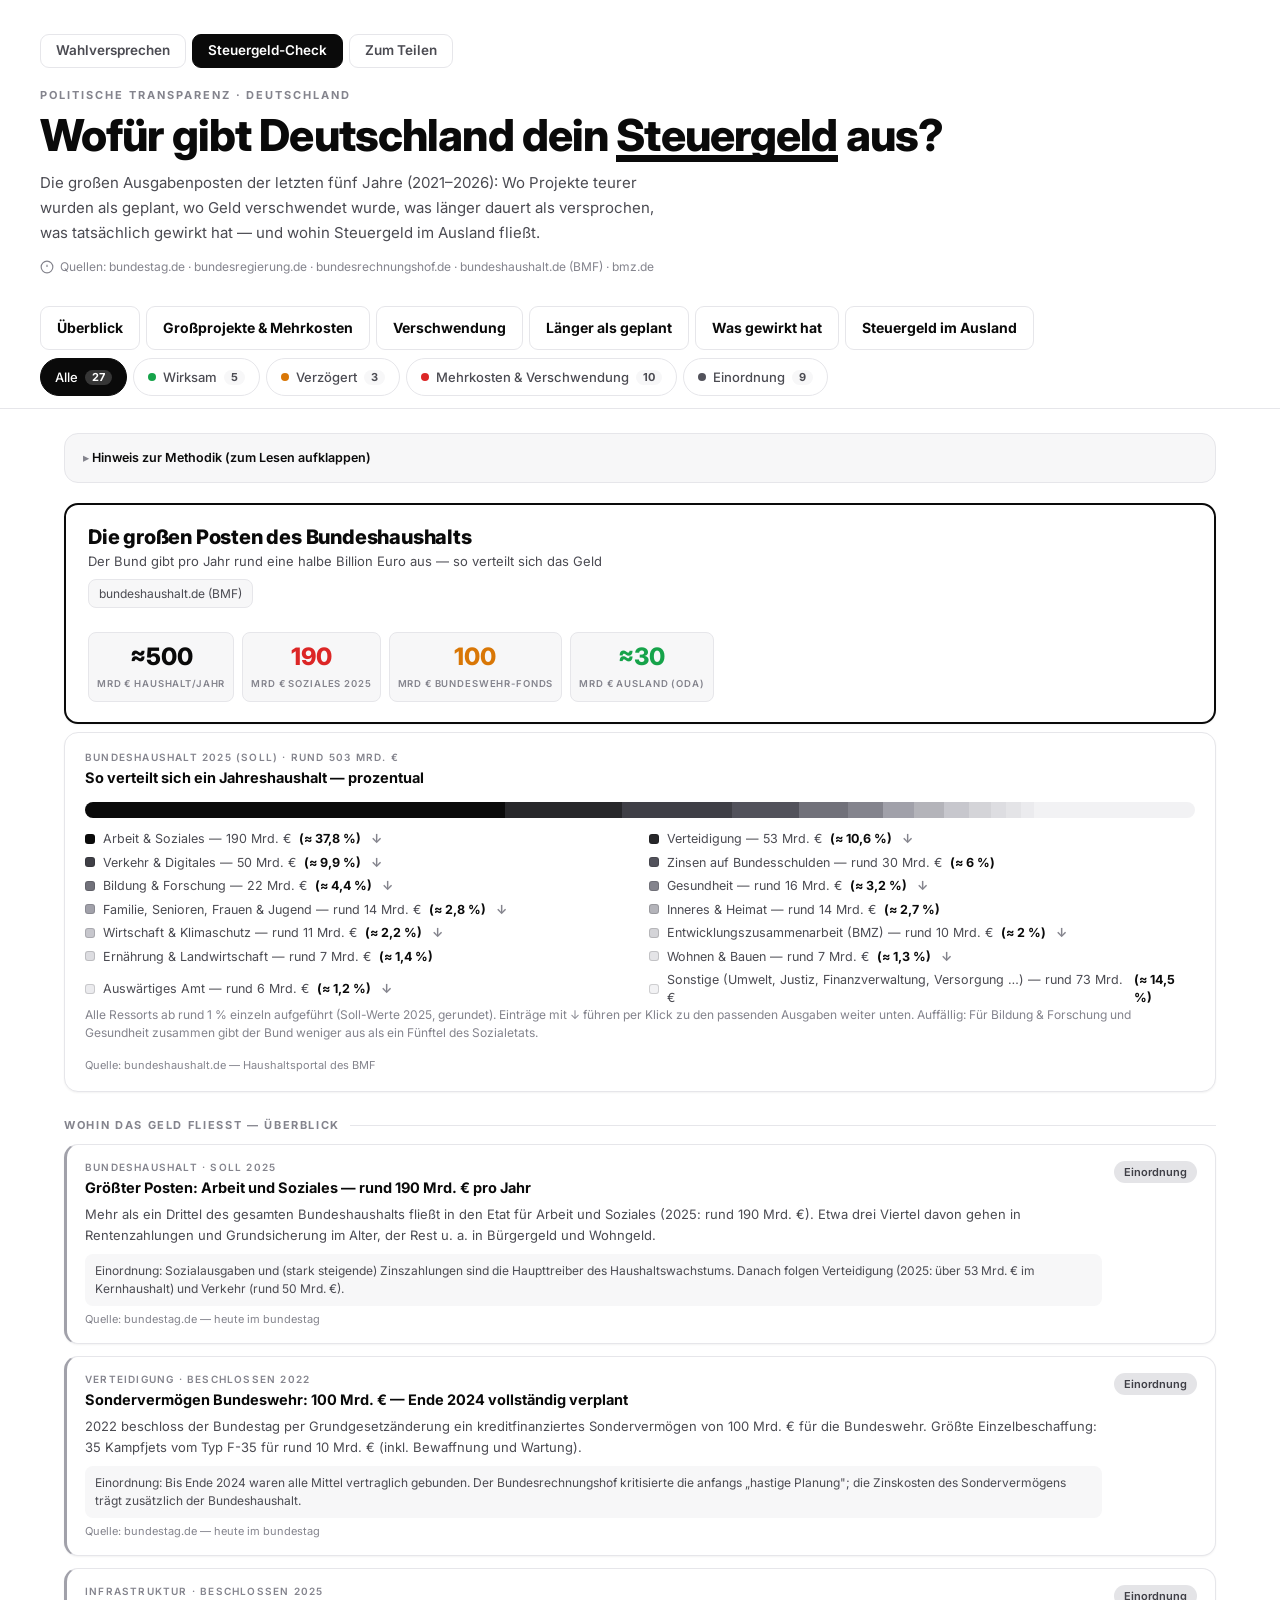
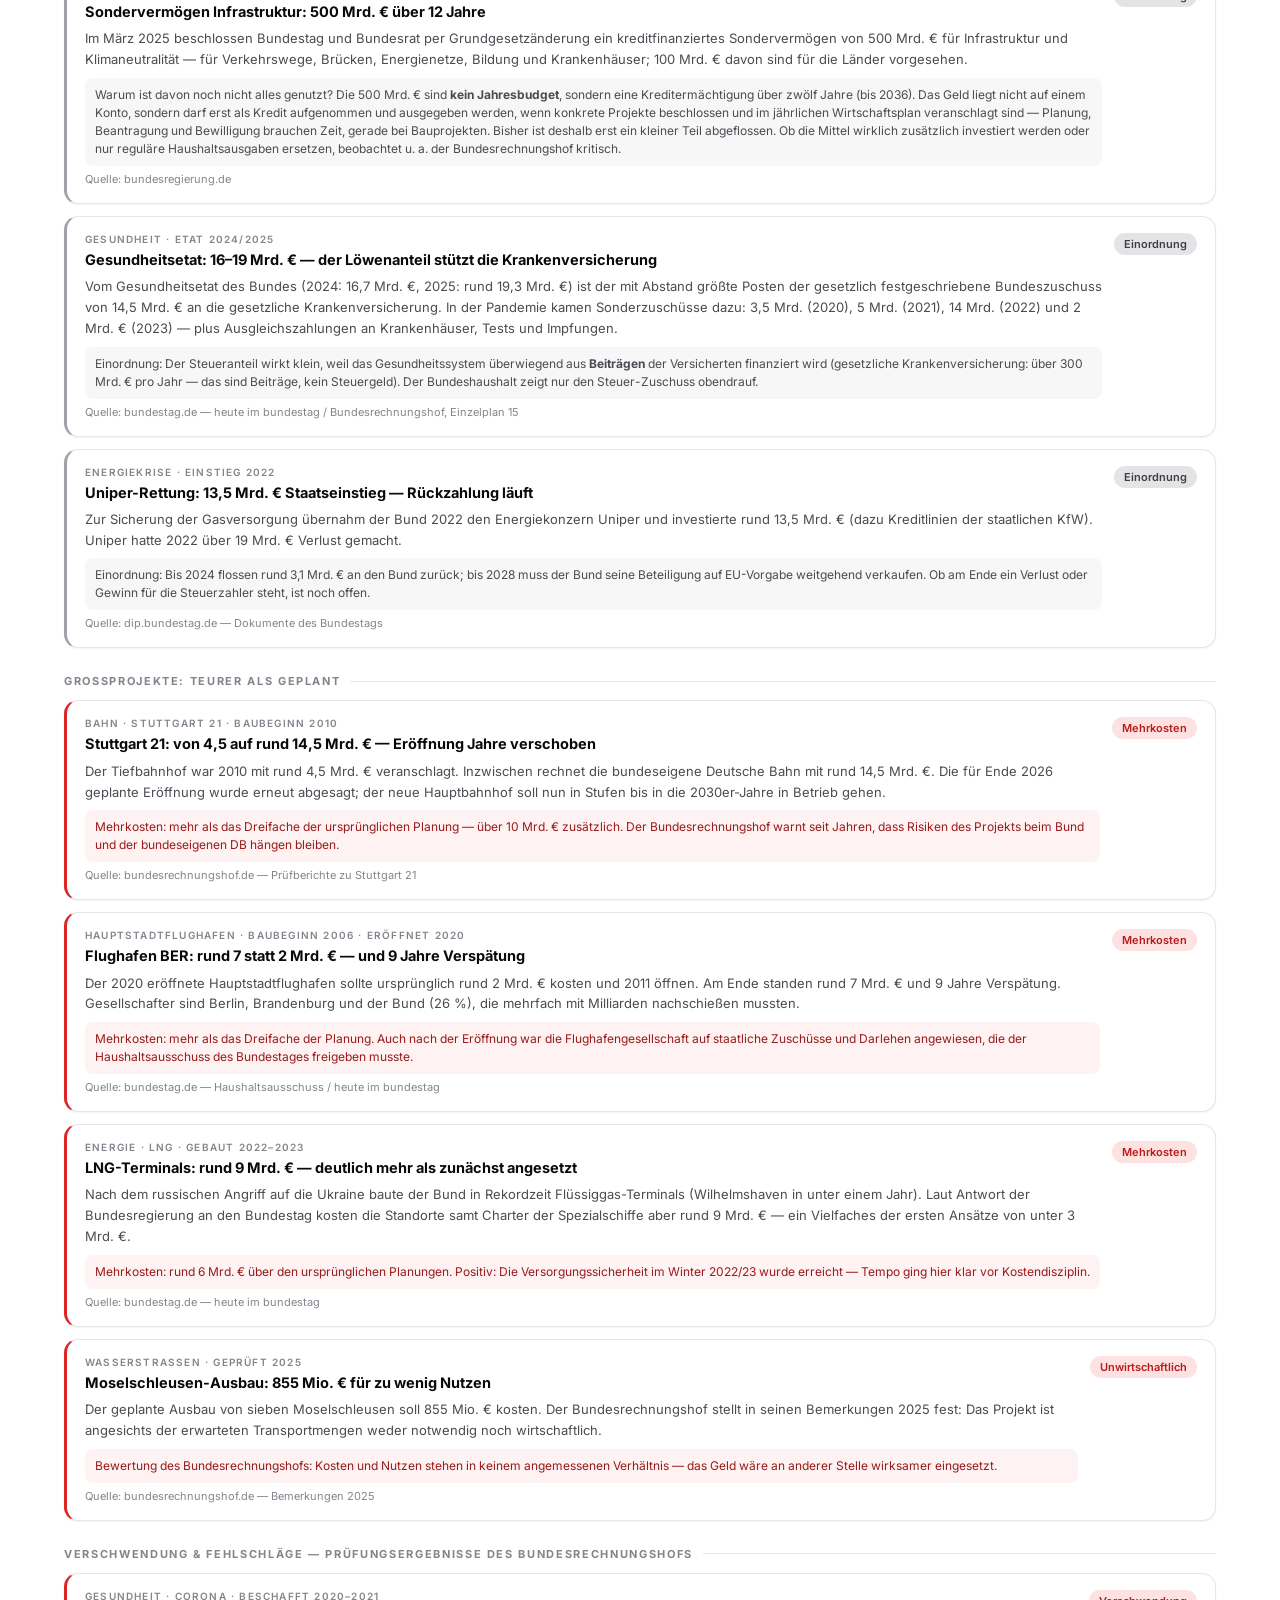
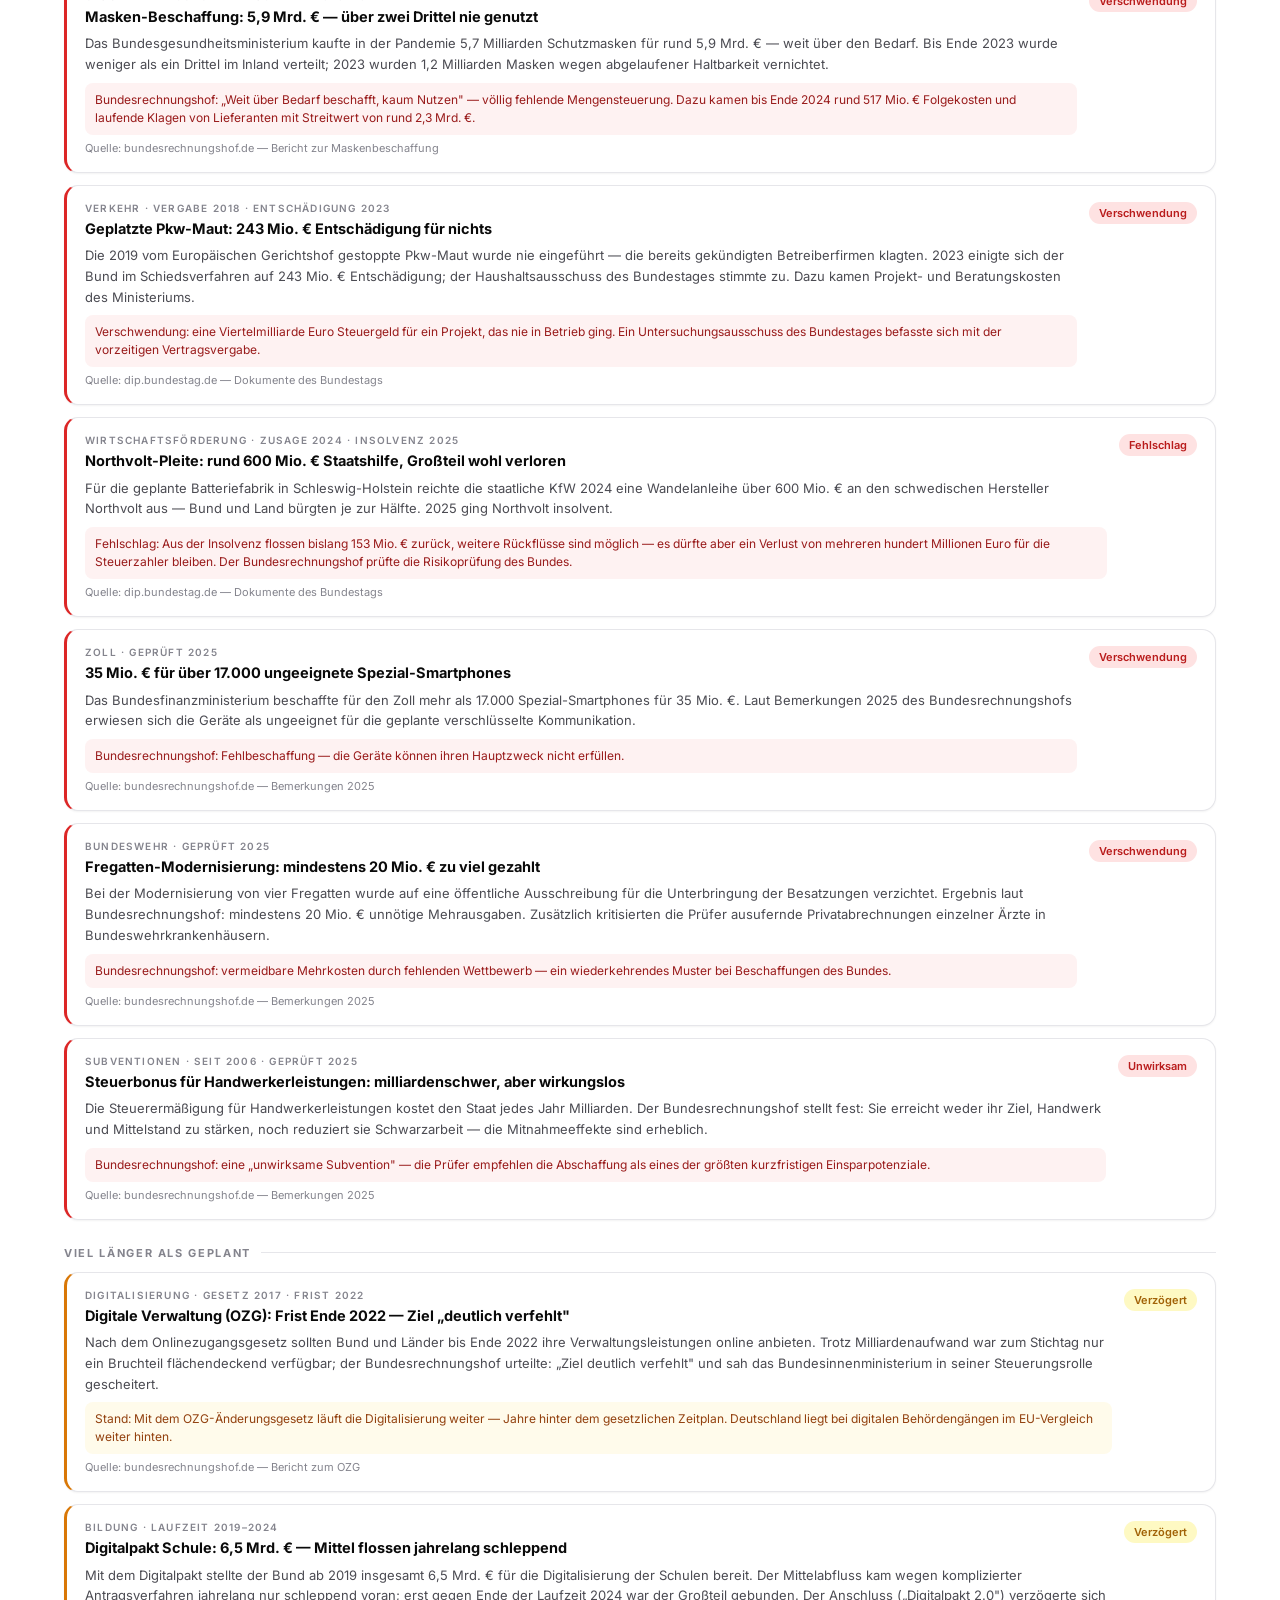
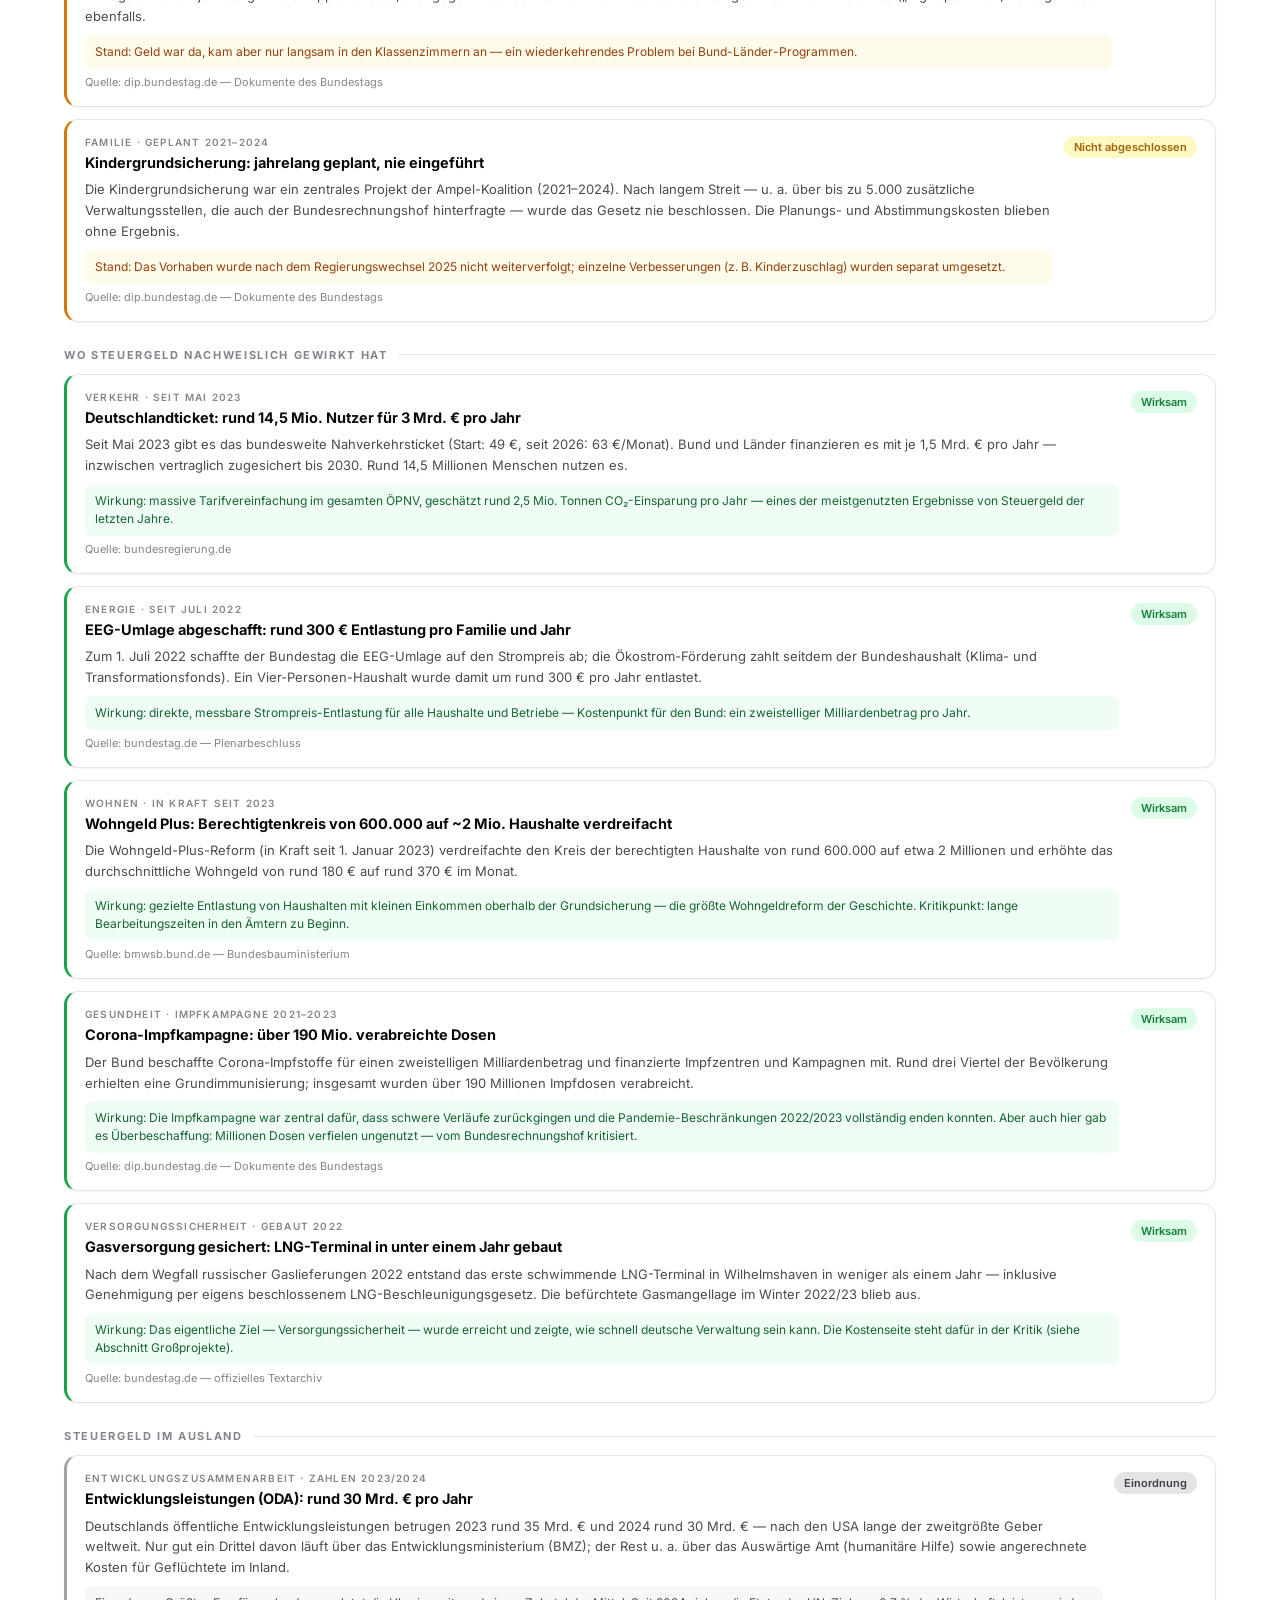
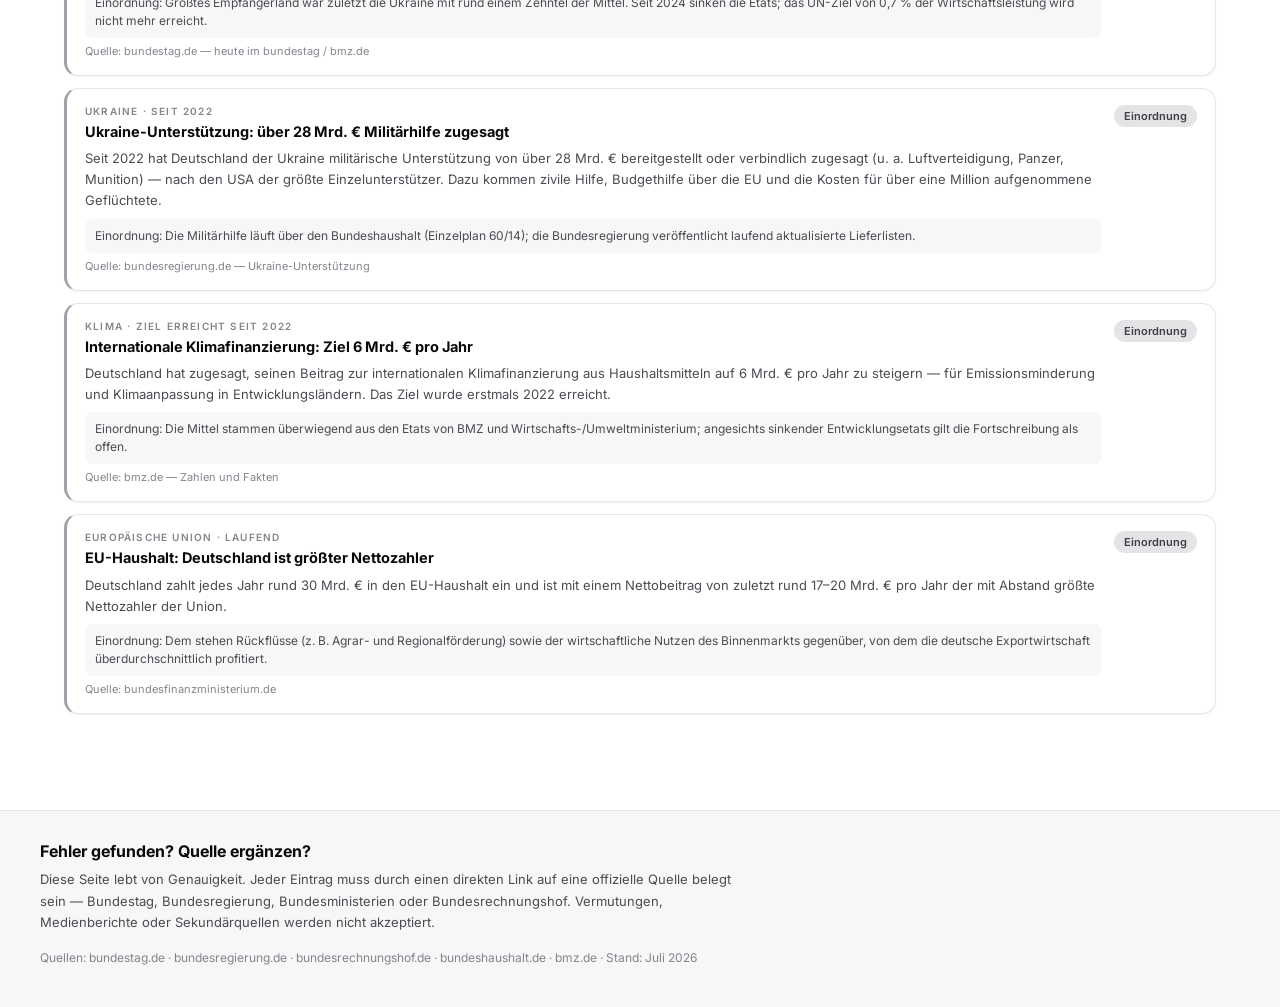
==== commit 7ac8e391: "Emoji-Einsatz stark reduziert für professionelleres, minimalistisches Design Status-Icons (✅❌🔄📋ℹ️), " ====
--- a/steuergelder.html
+++ b/steuergelder.html
@@ -4,14 +4,36 @@
 <meta charset="UTF-8">
 <meta name="viewport" content="width=device-width, initial-scale=1.0">
 <title>Steuergeld-Check — Wofür Deutschland Steuergeld ausgibt</title>
-<meta name="description" content="Wofür hat Deutschland in den letzten fünf Jahren Steuergeld ausgegeben? Großprojekte, Mehrkosten, Verschwendung, Verzögerungen, Wirkung und Ausgaben im Ausland — belegt mit offiziellen Quellen von Bundestag, Bundesregierung und Bundesrechnungshof.">
+<meta name="description" content="Wofür gibt Deutschland Steuergeld aus? Großprojekte, Mehrkosten und Verschwendung — belegt mit offiziellen Quellen von Bundestag und Bundesrechnungshof.">
+<meta name="robots" content="index, follow">
+<link rel="canonical" href="https://www.parteiencheck.org/steuergelder.html">
 <meta name="theme-color" content="#FFFFFF">
-<link rel="icon" href="data:image/svg+xml,<svg xmlns=%22http://www.w3.org/2000/svg%22 viewBox=%220 0 100 100%22><text y=%22.9em%22 font-size=%2290%22>⚖️</text></svg>">
+<link rel="icon" href="data:image/svg+xml,<svg xmlns=%22http://www.w3.org/2000/svg%22 viewBox=%220 0 100 100%22><rect x=%2212%22 y=%2255%22 width=%2222%22 height=%2245%22 rx=%224%22 fill=%22%230A0A0A%22/><rect x=%2239%22 y=%2230%22 width=%2222%22 height=%2270%22 rx=%224%22 fill=%22%230A0A0A%22/><rect x=%2266%22 y=%2210%22 width=%2222%22 height=%2290%22 rx=%224%22 fill=%22%230A0A0A%22/></svg>">
 <meta property="og:title" content="Steuergeld-Check — Wofür Deutschland Steuergeld ausgibt">
 <meta property="og:description" content="Großprojekte, Mehrkosten, Verschwendung und Wirkung deutscher Steuergelder 2021–2026 — belegt mit offiziellen Quellen.">
 <meta property="og:type" content="website">
 <meta property="og:url" content="https://www.parteiencheck.org/steuergelder.html">
+<meta property="og:site_name" content="Parteiencheck">
 <meta property="og:locale" content="de_DE">
+<meta property="og:image" content="https://www.parteiencheck.org/og-steuergelder.png">
+<meta property="og:image:width" content="1200">
+<meta property="og:image:height" content="630">
+<meta property="og:image:alt" content="Steuergeld-Check — Wofür Deutschland Steuergeld ausgibt">
+<meta name="twitter:card" content="summary_large_image">
+<meta name="twitter:title" content="Steuergeld-Check — Wofür Deutschland Steuergeld ausgibt">
+<meta name="twitter:description" content="Großprojekte, Mehrkosten, Verschwendung und Wirkung deutscher Steuergelder 2021–2026 — belegt mit offiziellen Quellen.">
+<meta name="twitter:image" content="https://www.parteiencheck.org/og-steuergelder.png">
+<script type="application/ld+json">
+{
+  "@context": "https://schema.org",
+  "@type": "WebSite",
+  "name": "Steuergeld-Check",
+  "url": "https://www.parteiencheck.org/steuergelder.html",
+  "description": "Großprojekte, Mehrkosten, Verschwendung und Wirkung deutscher Steuergelder 2021–2026 — belegt mit offiziellen Quellen.",
+  "isPartOf": { "@type": "WebSite", "name": "Parteiencheck", "url": "https://www.parteiencheck.org/" },
+  "inLanguage": "de-DE"
+}
+</script>
 <link rel="preconnect" href="https://fonts.googleapis.com">
 <link rel="preconnect" href="https://fonts.gstatic.com" crossorigin>
 <link href="https://fonts.googleapis.com/css2?family=Inter:wght@400;500;600;700;800&display=swap" rel="stylesheet">
@@ -22,9 +44,9 @@
 <header>
   <div class="header-inner">
     <nav class="site-nav" aria-label="Seiten">
-      <a href="index.html" class="site-tab">🗳️ Wahlversprechen</a>
-      <a href="steuergelder.html" class="site-tab active" aria-current="page">💶 Steuergeld-Check</a>
-      <a href="teilen.html" class="site-tab">📱 Zum Teilen</a>
+      <a href="index.html" class="site-tab">Wahlversprechen</a>
+      <a href="steuergelder.html" class="site-tab active" aria-current="page">Steuergeld-Check</a>
+      <a href="teilen.html" class="site-tab">Zum Teilen</a>
     </nav>
     <div class="header-label">Politische Transparenz · Deutschland</div>
     <h1>Wofür gibt Deutschland dein <span>Steuergeld</span> aus?</h1>
@@ -40,12 +62,12 @@
 <div class="toolbar">
   <div class="toolbar-inner">
     <nav class="party-nav" aria-label="Thema auswählen">
-      <a class="anchor-tab" href="#ueberblick">📊 Überblick</a>
-      <a class="anchor-tab" href="#grossprojekte">🏗️ Großprojekte &amp; Mehrkosten</a>
-      <a class="anchor-tab" href="#verschwendung">🗑️ Verschwendung</a>
-      <a class="anchor-tab" href="#verzoegert">⏳ Länger als geplant</a>
-      <a class="anchor-tab" href="#wirkung">✅ Was gewirkt hat</a>
-      <a class="anchor-tab" href="#ausland">🌍 Steuergeld im Ausland</a>
+      <a class="anchor-tab" href="#ueberblick">Überblick</a>
+      <a class="anchor-tab" href="#grossprojekte">Großprojekte &amp; Mehrkosten</a>
+      <a class="anchor-tab" href="#verschwendung">Verschwendung</a>
+      <a class="anchor-tab" href="#verzoegert">Länger als geplant</a>
+      <a class="anchor-tab" href="#wirkung">Was gewirkt hat</a>
+      <a class="anchor-tab" href="#ausland">Steuergeld im Ausland</a>
     </nav>
     <div class="filter-bar" role="group" aria-label="Nach Bewertung filtern">
       <button class="filter-chip active" data-filter="all" aria-pressed="true">Alle <span class="chip-count">0</span></button>
@@ -73,7 +95,7 @@
           <div>
             <div class="party-full-name">Die großen Posten des Bundeshaushalts</div>
             <div class="party-tagline">Der Bund gibt pro Jahr rund eine halbe Billion Euro aus — so verteilt sich das Geld</div>
-            <a class="source-link" href="https://www.bundeshaushalt.de/" target="_blank">🔗 bundeshaushalt.de (BMF)</a>
+            <a class="source-link" href="https://www.bundeshaushalt.de/" target="_blank">bundeshaushalt.de (BMF)</a>
           </div>
           <div class="party-stats">
             <div class="stat"><span class="stat-num promised">≈500</span><span class="stat-label">Mrd € Haushalt/Jahr</span></div>
@@ -107,7 +129,7 @@
           <li><span class="b-dot" style="background:#F2F2F4"></span>Sonstige (Umwelt, Justiz, Finanzverwaltung, Versorgung …) — rund 73 Mrd. € <strong>(≈ 14,5 %)</strong></li>
         </ul>
         <p class="budget-note">Alle Ressorts ab rund 1 % einzeln aufgeführt (Soll-Werte 2025, gerundet). Einträge mit ↓ führen per Klick zu den passenden Ausgaben weiter unten. Auffällig: Für Bildung &amp; Forschung und Gesundheit zusammen gibt der Bund weniger aus als ein Fünftel des Sozialetats.</p>
-        <a class="card-source" href="https://www.bundeshaushalt.de/" target="_blank">🔗 Quelle: bundeshaushalt.de — Haushaltsportal des BMF</a>
+        <a class="card-source" href="https://www.bundeshaushalt.de/" target="_blank">Quelle: bundeshaushalt.de — Haushaltsportal des BMF</a>
       </div>
 
       <div class="section-title">Wohin das Geld fließt — Überblick</div>
@@ -118,10 +140,10 @@
             <div class="promise-topic">Bundeshaushalt · Soll 2025</div>
             <div class="promise-title">Größter Posten: Arbeit und Soziales — rund 190 Mrd. € pro Jahr</div>
             <div class="promise-text">Mehr als ein Drittel des gesamten Bundeshaushalts fließt in den Etat für Arbeit und Soziales (2025: rund 190 Mrd. €). Etwa drei Viertel davon gehen in Rentenzahlungen und Grundsicherung im Alter, der Rest u. a. in Bürgergeld und Wohngeld.</div>
-            <div class="promise-result promised">ℹ️ Einordnung: Sozialausgaben und (stark steigende) Zinszahlungen sind die Haupttreiber des Haushaltswachstums. Danach folgen Verteidigung (2025: über 53 Mrd. € im Kernhaushalt) und Verkehr (rund 50 Mrd. €).</div>
-            <a class="card-source" href="https://www.bundestag.de/presse/hib/kurzmeldungen-1107322" target="_blank">🔗 Quelle: bundestag.de — heute im bundestag</a>
-          </div>
-          <span class="status-badge badge-promised">ℹ️ Einordnung</span>
+            <div class="promise-result promised">Einordnung: Sozialausgaben und (stark steigende) Zinszahlungen sind die Haupttreiber des Haushaltswachstums. Danach folgen Verteidigung (2025: über 53 Mrd. € im Kernhaushalt) und Verkehr (rund 50 Mrd. €).</div>
+            <a class="card-source" href="https://www.bundestag.de/presse/hib/kurzmeldungen-1107322" target="_blank">Quelle: bundestag.de — heute im bundestag</a>
+          </div>
+          <span class="status-badge badge-promised">Einordnung</span>
         </div>
 
         <div class="promise-card" id="card-verteidigung" data-status="promised">
@@ -129,10 +151,10 @@
             <div class="promise-topic">Verteidigung · beschlossen 2022</div>
             <div class="promise-title">Sondervermögen Bundeswehr: 100 Mrd. € — Ende 2024 vollständig verplant</div>
             <div class="promise-text">2022 beschloss der Bundestag per Grundgesetzänderung ein kreditfinanziertes Sondervermögen von 100 Mrd. € für die Bundeswehr. Größte Einzelbeschaffung: 35 Kampfjets vom Typ F-35 für rund 10 Mrd. € (inkl. Bewaffnung und Wartung).</div>
-            <div class="promise-result promised">ℹ️ Einordnung: Bis Ende 2024 waren alle Mittel vertraglich gebunden. Der Bundesrechnungshof kritisierte die anfangs „hastige Planung"; die Zinskosten des Sondervermögens trägt zusätzlich der Bundeshaushalt.</div>
-            <a class="card-source" href="https://www.bundestag.de/presse/hib/kurzmeldungen-897648" target="_blank">🔗 Quelle: bundestag.de — heute im bundestag</a>
-          </div>
-          <span class="status-badge badge-promised">ℹ️ Einordnung</span>
+            <div class="promise-result promised">Einordnung: Bis Ende 2024 waren alle Mittel vertraglich gebunden. Der Bundesrechnungshof kritisierte die anfangs „hastige Planung"; die Zinskosten des Sondervermögens trägt zusätzlich der Bundeshaushalt.</div>
+            <a class="card-source" href="https://www.bundestag.de/presse/hib/kurzmeldungen-897648" target="_blank">Quelle: bundestag.de — heute im bundestag</a>
+          </div>
+          <span class="status-badge badge-promised">Einordnung</span>
         </div>
 
         <div class="promise-card" data-status="promised">
@@ -140,10 +162,10 @@
             <div class="promise-topic">Infrastruktur · beschlossen 2025</div>
             <div class="promise-title">Sondervermögen Infrastruktur: 500 Mrd. € über 12 Jahre</div>
             <div class="promise-text">Im März 2025 beschlossen Bundestag und Bundesrat per Grundgesetzänderung ein kreditfinanziertes Sondervermögen von 500 Mrd. € für Infrastruktur und Klimaneutralität — für Verkehrswege, Brücken, Energienetze, Bildung und Krankenhäuser; 100 Mrd. € davon sind für die Länder vorgesehen.</div>
-            <div class="promise-result promised">ℹ️ Warum ist davon noch nicht alles genutzt? Die 500 Mrd. € sind <strong>kein Jahresbudget</strong>, sondern eine Kreditermächtigung über zwölf Jahre (bis 2036). Das Geld liegt nicht auf einem Konto, sondern darf erst als Kredit aufgenommen und ausgegeben werden, wenn konkrete Projekte beschlossen und im jährlichen Wirtschaftsplan veranschlagt sind — Planung, Beantragung und Bewilligung brauchen Zeit, gerade bei Bauprojekten. Bisher ist deshalb erst ein kleiner Teil abgeflossen. Ob die Mittel wirklich zusätzlich investiert werden oder nur reguläre Haushaltsausgaben ersetzen, beobachtet u. a. der Bundesrechnungshof kritisch.</div>
-            <a class="card-source" href="https://www.bundesregierung.de/breg-de/schwerpunkte-der-bundesregierung" target="_blank">🔗 Quelle: bundesregierung.de</a>
-          </div>
-          <span class="status-badge badge-promised">ℹ️ Einordnung</span>
+            <div class="promise-result promised">Warum ist davon noch nicht alles genutzt? Die 500 Mrd. € sind <strong>kein Jahresbudget</strong>, sondern eine Kreditermächtigung über zwölf Jahre (bis 2036). Das Geld liegt nicht auf einem Konto, sondern darf erst als Kredit aufgenommen und ausgegeben werden, wenn konkrete Projekte beschlossen und im jährlichen Wirtschaftsplan veranschlagt sind — Planung, Beantragung und Bewilligung brauchen Zeit, gerade bei Bauprojekten. Bisher ist deshalb erst ein kleiner Teil abgeflossen. Ob die Mittel wirklich zusätzlich investiert werden oder nur reguläre Haushaltsausgaben ersetzen, beobachtet u. a. der Bundesrechnungshof kritisch.</div>
+            <a class="card-source" href="https://www.bundesregierung.de/breg-de/schwerpunkte-der-bundesregierung" target="_blank">Quelle: bundesregierung.de</a>
+          </div>
+          <span class="status-badge badge-promised">Einordnung</span>
         </div>
 
         <div class="promise-card" id="card-gesundheit" data-status="promised">
@@ -151,10 +173,10 @@
             <div class="promise-topic">Gesundheit · Etat 2024/2025</div>
             <div class="promise-title">Gesundheitsetat: 16–19 Mrd. € — der Löwenanteil stützt die Krankenversicherung</div>
             <div class="promise-text">Vom Gesundheitsetat des Bundes (2024: 16,7 Mrd. €, 2025: rund 19,3 Mrd. €) ist der mit Abstand größte Posten der gesetzlich festgeschriebene Bundeszuschuss von 14,5 Mrd. € an die gesetzliche Krankenversicherung. In der Pandemie kamen Sonderzuschüsse dazu: 3,5 Mrd. (2020), 5 Mrd. (2021), 14 Mrd. (2022) und 2 Mrd. € (2023) — plus Ausgleichszahlungen an Krankenhäuser, Tests und Impfungen.</div>
-            <div class="promise-result promised">ℹ️ Einordnung: Der Steueranteil wirkt klein, weil das Gesundheitssystem überwiegend aus <strong>Beiträgen</strong> der Versicherten finanziert wird (gesetzliche Krankenversicherung: über 300 Mrd. € pro Jahr — das sind Beiträge, kein Steuergeld). Der Bundeshaushalt zeigt nur den Steuer-Zuschuss obendrauf.</div>
-            <a class="card-source" href="https://www.bundestag.de/presse/hib/kurzmeldungen-1097640" target="_blank">🔗 Quelle: bundestag.de — heute im bundestag / Bundesrechnungshof, Einzelplan 15</a>
-          </div>
-          <span class="status-badge badge-promised">ℹ️ Einordnung</span>
+            <div class="promise-result promised">Einordnung: Der Steueranteil wirkt klein, weil das Gesundheitssystem überwiegend aus <strong>Beiträgen</strong> der Versicherten finanziert wird (gesetzliche Krankenversicherung: über 300 Mrd. € pro Jahr — das sind Beiträge, kein Steuergeld). Der Bundeshaushalt zeigt nur den Steuer-Zuschuss obendrauf.</div>
+            <a class="card-source" href="https://www.bundestag.de/presse/hib/kurzmeldungen-1097640" target="_blank">Quelle: bundestag.de — heute im bundestag / Bundesrechnungshof, Einzelplan 15</a>
+          </div>
+          <span class="status-badge badge-promised">Einordnung</span>
         </div>
 
         <div class="promise-card" data-status="promised">
@@ -162,10 +184,10 @@
             <div class="promise-topic">Energiekrise · Einstieg 2022</div>
             <div class="promise-title">Uniper-Rettung: 13,5 Mrd. € Staatseinstieg — Rückzahlung läuft</div>
             <div class="promise-text">Zur Sicherung der Gasversorgung übernahm der Bund 2022 den Energiekonzern Uniper und investierte rund 13,5 Mrd. € (dazu Kreditlinien der staatlichen KfW). Uniper hatte 2022 über 19 Mrd. € Verlust gemacht.</div>
-            <div class="promise-result promised">ℹ️ Einordnung: Bis 2024 flossen rund 3,1 Mrd. € an den Bund zurück; bis 2028 muss der Bund seine Beteiligung auf EU-Vorgabe weitgehend verkaufen. Ob am Ende ein Verlust oder Gewinn für die Steuerzahler steht, ist noch offen.</div>
-            <a class="card-source" href="https://dip.bundestag.de/suche?term=Uniper" target="_blank">🔗 Quelle: dip.bundestag.de — Dokumente des Bundestags</a>
-          </div>
-          <span class="status-badge badge-promised">ℹ️ Einordnung</span>
+            <div class="promise-result promised">Einordnung: Bis 2024 flossen rund 3,1 Mrd. € an den Bund zurück; bis 2028 muss der Bund seine Beteiligung auf EU-Vorgabe weitgehend verkaufen. Ob am Ende ein Verlust oder Gewinn für die Steuerzahler steht, ist noch offen.</div>
+            <a class="card-source" href="https://dip.bundestag.de/suche?term=Uniper" target="_blank">Quelle: dip.bundestag.de — Dokumente des Bundestags</a>
+          </div>
+          <span class="status-badge badge-promised">Einordnung</span>
         </div>
 
       </div>
@@ -181,10 +203,10 @@
             <div class="promise-topic">Bahn · Stuttgart 21 · Baubeginn 2010</div>
             <div class="promise-title">Stuttgart 21: von 4,5 auf rund 14,5 Mrd. € — Eröffnung Jahre verschoben</div>
             <div class="promise-text">Der Tiefbahnhof war 2010 mit rund 4,5 Mrd. € veranschlagt. Inzwischen rechnet die bundeseigene Deutsche Bahn mit rund 14,5 Mrd. €. Die für Ende 2026 geplante Eröffnung wurde erneut abgesagt; der neue Hauptbahnhof soll nun in Stufen bis in die 2030er-Jahre in Betrieb gehen.</div>
-            <div class="promise-result failed">❌ Mehrkosten: mehr als das Dreifache der ursprünglichen Planung — über 10 Mrd. € zusätzlich. Der Bundesrechnungshof warnt seit Jahren, dass Risiken des Projekts beim Bund und der bundeseigenen DB hängen bleiben.</div>
-            <a class="card-source" href="https://www.bundesrechnungshof.de/" target="_blank">🔗 Quelle: bundesrechnungshof.de — Prüfberichte zu Stuttgart 21</a>
-          </div>
-          <span class="status-badge badge-failed">❌ Mehrkosten</span>
+            <div class="promise-result failed">Mehrkosten: mehr als das Dreifache der ursprünglichen Planung — über 10 Mrd. € zusätzlich. Der Bundesrechnungshof warnt seit Jahren, dass Risiken des Projekts beim Bund und der bundeseigenen DB hängen bleiben.</div>
+            <a class="card-source" href="https://www.bundesrechnungshof.de/" target="_blank">Quelle: bundesrechnungshof.de — Prüfberichte zu Stuttgart 21</a>
+          </div>
+          <span class="status-badge badge-failed">Mehrkosten</span>
         </div>
 
         <div class="promise-card" data-status="failed" data-share="1">
@@ -192,10 +214,10 @@
             <div class="promise-topic">Hauptstadtflughafen · Baubeginn 2006 · eröffnet 2020</div>
             <div class="promise-title">Flughafen BER: rund 7 statt 2 Mrd. € — und 9 Jahre Verspätung</div>
             <div class="promise-text">Der 2020 eröffnete Hauptstadtflughafen sollte ursprünglich rund 2 Mrd. € kosten und 2011 öffnen. Am Ende standen rund 7 Mrd. € und 9 Jahre Verspätung. Gesellschafter sind Berlin, Brandenburg und der Bund (26 %), die mehrfach mit Milliarden nachschießen mussten.</div>
-            <div class="promise-result failed">❌ Mehrkosten: mehr als das Dreifache der Planung. Auch nach der Eröffnung war die Flughafengesellschaft auf staatliche Zuschüsse und Darlehen angewiesen, die der Haushaltsausschuss des Bundestages freigeben musste.</div>
-            <a class="card-source" href="https://www.bundestag.de/presse/hib" target="_blank">🔗 Quelle: bundestag.de — Haushaltsausschuss / heute im bundestag</a>
-          </div>
-          <span class="status-badge badge-failed">❌ Mehrkosten</span>
+            <div class="promise-result failed">Mehrkosten: mehr als das Dreifache der Planung. Auch nach der Eröffnung war die Flughafengesellschaft auf staatliche Zuschüsse und Darlehen angewiesen, die der Haushaltsausschuss des Bundestages freigeben musste.</div>
+            <a class="card-source" href="https://www.bundestag.de/presse/hib" target="_blank">Quelle: bundestag.de — Haushaltsausschuss / heute im bundestag</a>
+          </div>
+          <span class="status-badge badge-failed">Mehrkosten</span>
         </div>
 
         <div class="promise-card" data-status="failed">
@@ -203,10 +225,10 @@
             <div class="promise-topic">Energie · LNG · gebaut 2022–2023</div>
             <div class="promise-title">LNG-Terminals: rund 9 Mrd. € — deutlich mehr als zunächst angesetzt</div>
             <div class="promise-text">Nach dem russischen Angriff auf die Ukraine baute der Bund in Rekordzeit Flüssiggas-Terminals (Wilhelmshaven in unter einem Jahr). Laut Antwort der Bundesregierung an den Bundestag kosten die Standorte samt Charter der Spezialschiffe aber rund 9 Mrd. € — ein Vielfaches der ersten Ansätze von unter 3 Mrd. €.</div>
-            <div class="promise-result failed">❌ Mehrkosten: rund 6 Mrd. € über den ursprünglichen Planungen. Positiv: Die Versorgungssicherheit im Winter 2022/23 wurde erreicht — Tempo ging hier klar vor Kostendisziplin.</div>
-            <a class="card-source" href="https://www.bundestag.de/presse/hib/kurzmeldungen-947812" target="_blank">🔗 Quelle: bundestag.de — heute im bundestag</a>
-          </div>
-          <span class="status-badge badge-failed">❌ Mehrkosten</span>
+            <div class="promise-result failed">Mehrkosten: rund 6 Mrd. € über den ursprünglichen Planungen. Positiv: Die Versorgungssicherheit im Winter 2022/23 wurde erreicht — Tempo ging hier klar vor Kostendisziplin.</div>
+            <a class="card-source" href="https://www.bundestag.de/presse/hib/kurzmeldungen-947812" target="_blank">Quelle: bundestag.de — heute im bundestag</a>
+          </div>
+          <span class="status-badge badge-failed">Mehrkosten</span>
         </div>
 
         <div class="promise-card" data-status="failed">
@@ -214,10 +236,10 @@
             <div class="promise-topic">Wasserstraßen · geprüft 2025</div>
             <div class="promise-title">Moselschleusen-Ausbau: 855 Mio. € für zu wenig Nutzen</div>
             <div class="promise-text">Der geplante Ausbau von sieben Moselschleusen soll 855 Mio. € kosten. Der Bundesrechnungshof stellt in seinen Bemerkungen 2025 fest: Das Projekt ist angesichts der erwarteten Transportmengen weder notwendig noch wirtschaftlich.</div>
-            <div class="promise-result failed">❌ Bewertung des Bundesrechnungshofs: Kosten und Nutzen stehen in keinem angemessenen Verhältnis — das Geld wäre an anderer Stelle wirksamer eingesetzt.</div>
-            <a class="card-source" href="https://www.bundesrechnungshof.de/SharedDocs/Kurzmeldungen/DE/2025/bemerkungen-2025/kurzmeldung.html" target="_blank">🔗 Quelle: bundesrechnungshof.de — Bemerkungen 2025</a>
-          </div>
-          <span class="status-badge badge-failed">❌ Unwirtschaftlich</span>
+            <div class="promise-result failed">Bewertung des Bundesrechnungshofs: Kosten und Nutzen stehen in keinem angemessenen Verhältnis — das Geld wäre an anderer Stelle wirksamer eingesetzt.</div>
+            <a class="card-source" href="https://www.bundesrechnungshof.de/SharedDocs/Kurzmeldungen/DE/2025/bemerkungen-2025/kurzmeldung.html" target="_blank">Quelle: bundesrechnungshof.de — Bemerkungen 2025</a>
+          </div>
+          <span class="status-badge badge-failed">Unwirtschaftlich</span>
         </div>
 
       </div>
@@ -233,10 +255,10 @@
             <div class="promise-topic">Gesundheit · Corona · beschafft 2020–2021</div>
             <div class="promise-title">Masken-Beschaffung: 5,9 Mrd. € — über zwei Drittel nie genutzt</div>
             <div class="promise-text">Das Bundesgesundheitsministerium kaufte in der Pandemie 5,7 Milliarden Schutzmasken für rund 5,9 Mrd. € — weit über den Bedarf. Bis Ende 2023 wurde weniger als ein Drittel im Inland verteilt; 2023 wurden 1,2 Milliarden Masken wegen abgelaufener Haltbarkeit vernichtet.</div>
-            <div class="promise-result failed">❌ Bundesrechnungshof: „Weit über Bedarf beschafft, kaum Nutzen" — völlig fehlende Mengensteuerung. Dazu kamen bis Ende 2024 rund 517 Mio. € Folgekosten und laufende Klagen von Lieferanten mit Streitwert von rund 2,3 Mrd. €.</div>
-            <a class="card-source" href="https://www.bundesrechnungshof.de/SharedDocs/Kurzmeldungen/DE/2024/maskenbeschaffung.html" target="_blank">🔗 Quelle: bundesrechnungshof.de — Bericht zur Maskenbeschaffung</a>
-          </div>
-          <span class="status-badge badge-failed">❌ Verschwendung</span>
+            <div class="promise-result failed">Bundesrechnungshof: „Weit über Bedarf beschafft, kaum Nutzen" — völlig fehlende Mengensteuerung. Dazu kamen bis Ende 2024 rund 517 Mio. € Folgekosten und laufende Klagen von Lieferanten mit Streitwert von rund 2,3 Mrd. €.</div>
+            <a class="card-source" href="https://www.bundesrechnungshof.de/SharedDocs/Kurzmeldungen/DE/2024/maskenbeschaffung.html" target="_blank">Quelle: bundesrechnungshof.de — Bericht zur Maskenbeschaffung</a>
+          </div>
+          <span class="status-badge badge-failed">Verschwendung</span>
         </div>
 
         <div class="promise-card" data-status="failed" data-share="1">
@@ -244,10 +266,10 @@
             <div class="promise-topic">Verkehr · Vergabe 2018 · Entschädigung 2023</div>
             <div class="promise-title">Geplatzte Pkw-Maut: 243 Mio. € Entschädigung für nichts</div>
             <div class="promise-text">Die 2019 vom Europäischen Gerichtshof gestoppte Pkw-Maut wurde nie eingeführt — die bereits gekündigten Betreiberfirmen klagten. 2023 einigte sich der Bund im Schiedsverfahren auf 243 Mio. € Entschädigung; der Haushaltsausschuss des Bundestages stimmte zu. Dazu kamen Projekt- und Beratungskosten des Ministeriums.</div>
-            <div class="promise-result failed">❌ Verschwendung: eine Viertelmilliarde Euro Steuergeld für ein Projekt, das nie in Betrieb ging. Ein Untersuchungsausschuss des Bundestages befasste sich mit der vorzeitigen Vertragsvergabe.</div>
-            <a class="card-source" href="https://dip.bundestag.de/suche?term=Pkw-Maut%20Entsch%C3%A4digung" target="_blank">🔗 Quelle: dip.bundestag.de — Dokumente des Bundestags</a>
-          </div>
-          <span class="status-badge badge-failed">❌ Verschwendung</span>
+            <div class="promise-result failed">Verschwendung: eine Viertelmilliarde Euro Steuergeld für ein Projekt, das nie in Betrieb ging. Ein Untersuchungsausschuss des Bundestages befasste sich mit der vorzeitigen Vertragsvergabe.</div>
+            <a class="card-source" href="https://dip.bundestag.de/suche?term=Pkw-Maut%20Entsch%C3%A4digung" target="_blank">Quelle: dip.bundestag.de — Dokumente des Bundestags</a>
+          </div>
+          <span class="status-badge badge-failed">Verschwendung</span>
         </div>
 
         <div class="promise-card" id="card-wirtschaft" data-status="failed" data-share="1">
@@ -255,10 +277,10 @@
             <div class="promise-topic">Wirtschaftsförderung · Zusage 2024 · Insolvenz 2025</div>
             <div class="promise-title">Northvolt-Pleite: rund 600 Mio. € Staatshilfe, Großteil wohl verloren</div>
             <div class="promise-text">Für die geplante Batteriefabrik in Schleswig-Holstein reichte die staatliche KfW 2024 eine Wandelanleihe über 600 Mio. € an den schwedischen Hersteller Northvolt aus — Bund und Land bürgten je zur Hälfte. 2025 ging Northvolt insolvent.</div>
-            <div class="promise-result failed">❌ Fehlschlag: Aus der Insolvenz flossen bislang 153 Mio. € zurück, weitere Rückflüsse sind möglich — es dürfte aber ein Verlust von mehreren hundert Millionen Euro für die Steuerzahler bleiben. Der Bundesrechnungshof prüfte die Risikoprüfung des Bundes.</div>
-            <a class="card-source" href="https://dip.bundestag.de/suche?term=Northvolt" target="_blank">🔗 Quelle: dip.bundestag.de — Dokumente des Bundestags</a>
-          </div>
-          <span class="status-badge badge-failed">❌ Fehlschlag</span>
+            <div class="promise-result failed">Fehlschlag: Aus der Insolvenz flossen bislang 153 Mio. € zurück, weitere Rückflüsse sind möglich — es dürfte aber ein Verlust von mehreren hundert Millionen Euro für die Steuerzahler bleiben. Der Bundesrechnungshof prüfte die Risikoprüfung des Bundes.</div>
+            <a class="card-source" href="https://dip.bundestag.de/suche?term=Northvolt" target="_blank">Quelle: dip.bundestag.de — Dokumente des Bundestags</a>
+          </div>
+          <span class="status-badge badge-failed">Fehlschlag</span>
         </div>
 
         <div class="promise-card" data-status="failed">
@@ -266,10 +288,10 @@
             <div class="promise-topic">Zoll · geprüft 2025</div>
             <div class="promise-title">35 Mio. € für über 17.000 ungeeignete Spezial-Smartphones</div>
             <div class="promise-text">Das Bundesfinanzministerium beschaffte für den Zoll mehr als 17.000 Spezial-Smartphones für 35 Mio. €. Laut Bemerkungen 2025 des Bundesrechnungshofs erwiesen sich die Geräte als ungeeignet für die geplante verschlüsselte Kommunikation.</div>
-            <div class="promise-result failed">❌ Bundesrechnungshof: Fehlbeschaffung — die Geräte können ihren Hauptzweck nicht erfüllen.</div>
-            <a class="card-source" href="https://www.bundesrechnungshof.de/SharedDocs/Kurzmeldungen/DE/2025/bemerkungen-2025/kurzmeldung.html" target="_blank">🔗 Quelle: bundesrechnungshof.de — Bemerkungen 2025</a>
-          </div>
-          <span class="status-badge badge-failed">❌ Verschwendung</span>
+            <div class="promise-result failed">Bundesrechnungshof: Fehlbeschaffung — die Geräte können ihren Hauptzweck nicht erfüllen.</div>
+            <a class="card-source" href="https://www.bundesrechnungshof.de/SharedDocs/Kurzmeldungen/DE/2025/bemerkungen-2025/kurzmeldung.html" target="_blank">Quelle: bundesrechnungshof.de — Bemerkungen 2025</a>
+          </div>
+          <span class="status-badge badge-failed">Verschwendung</span>
         </div>
 
         <div class="promise-card" data-status="failed">
@@ -277,10 +299,10 @@
             <div class="promise-topic">Bundeswehr · geprüft 2025</div>
             <div class="promise-title">Fregatten-Modernisierung: mindestens 20 Mio. € zu viel gezahlt</div>
             <div class="promise-text">Bei der Modernisierung von vier Fregatten wurde auf eine öffentliche Ausschreibung für die Unterbringung der Besatzungen verzichtet. Ergebnis laut Bundesrechnungshof: mindestens 20 Mio. € unnötige Mehrausgaben. Zusätzlich kritisierten die Prüfer ausufernde Privatabrechnungen einzelner Ärzte in Bundeswehrkrankenhäusern.</div>
-            <div class="promise-result failed">❌ Bundesrechnungshof: vermeidbare Mehrkosten durch fehlenden Wettbewerb — ein wiederkehrendes Muster bei Beschaffungen des Bundes.</div>
-            <a class="card-source" href="https://www.bundesrechnungshof.de/SharedDocs/Kurzmeldungen/DE/2025/bemerkungen-2025/kurzmeldung.html" target="_blank">🔗 Quelle: bundesrechnungshof.de — Bemerkungen 2025</a>
-          </div>
-          <span class="status-badge badge-failed">❌ Verschwendung</span>
+            <div class="promise-result failed">Bundesrechnungshof: vermeidbare Mehrkosten durch fehlenden Wettbewerb — ein wiederkehrendes Muster bei Beschaffungen des Bundes.</div>
+            <a class="card-source" href="https://www.bundesrechnungshof.de/SharedDocs/Kurzmeldungen/DE/2025/bemerkungen-2025/kurzmeldung.html" target="_blank">Quelle: bundesrechnungshof.de — Bemerkungen 2025</a>
+          </div>
+          <span class="status-badge badge-failed">Verschwendung</span>
         </div>
 
         <div class="promise-card" data-status="failed">
@@ -288,10 +310,10 @@
             <div class="promise-topic">Subventionen · seit 2006 · geprüft 2025</div>
             <div class="promise-title">Steuerbonus für Handwerkerleistungen: milliardenschwer, aber wirkungslos</div>
             <div class="promise-text">Die Steuerermäßigung für Handwerkerleistungen kostet den Staat jedes Jahr Milliarden. Der Bundesrechnungshof stellt fest: Sie erreicht weder ihr Ziel, Handwerk und Mittelstand zu stärken, noch reduziert sie Schwarzarbeit — die Mitnahmeeffekte sind erheblich.</div>
-            <div class="promise-result failed">❌ Bundesrechnungshof: eine „unwirksame Subvention" — die Prüfer empfehlen die Abschaffung als eines der größten kurzfristigen Einsparpotenziale.</div>
-            <a class="card-source" href="https://www.bundesrechnungshof.de/SharedDocs/Kurzmeldungen/DE/2025/bemerkungen-2025/kurzmeldung.html" target="_blank">🔗 Quelle: bundesrechnungshof.de — Bemerkungen 2025</a>
-          </div>
-          <span class="status-badge badge-failed">❌ Unwirksam</span>
+            <div class="promise-result failed">Bundesrechnungshof: eine „unwirksame Subvention" — die Prüfer empfehlen die Abschaffung als eines der größten kurzfristigen Einsparpotenziale.</div>
+            <a class="card-source" href="https://www.bundesrechnungshof.de/SharedDocs/Kurzmeldungen/DE/2025/bemerkungen-2025/kurzmeldung.html" target="_blank">Quelle: bundesrechnungshof.de — Bemerkungen 2025</a>
+          </div>
+          <span class="status-badge badge-failed">Unwirksam</span>
         </div>
 
       </div>
@@ -307,10 +329,10 @@
             <div class="promise-topic">Digitalisierung · Gesetz 2017 · Frist 2022</div>
             <div class="promise-title">Digitale Verwaltung (OZG): Frist Ende 2022 — Ziel „deutlich verfehlt"</div>
             <div class="promise-text">Nach dem Onlinezugangsgesetz sollten Bund und Länder bis Ende 2022 ihre Verwaltungsleistungen online anbieten. Trotz Milliardenaufwand war zum Stichtag nur ein Bruchteil flächendeckend verfügbar; der Bundesrechnungshof urteilte: „Ziel deutlich verfehlt" und sah das Bundesinnenministerium in seiner Steuerungsrolle gescheitert.</div>
-            <div class="promise-result progress">🔄 Stand: Mit dem OZG-Änderungsgesetz läuft die Digitalisierung weiter — Jahre hinter dem gesetzlichen Zeitplan. Deutschland liegt bei digitalen Behördengängen im EU-Vergleich weiter hinten.</div>
-            <a class="card-source" href="https://www.bundesrechnungshof.de/SharedDocs/Kurzmeldungen/DE/2023/onlinezugangsgesetz.html" target="_blank">🔗 Quelle: bundesrechnungshof.de — Bericht zum OZG</a>
-          </div>
-          <span class="status-badge badge-progress">🔄 Verzögert</span>
+            <div class="promise-result progress">Stand: Mit dem OZG-Änderungsgesetz läuft die Digitalisierung weiter — Jahre hinter dem gesetzlichen Zeitplan. Deutschland liegt bei digitalen Behördengängen im EU-Vergleich weiter hinten.</div>
+            <a class="card-source" href="https://www.bundesrechnungshof.de/SharedDocs/Kurzmeldungen/DE/2023/onlinezugangsgesetz.html" target="_blank">Quelle: bundesrechnungshof.de — Bericht zum OZG</a>
+          </div>
+          <span class="status-badge badge-progress">Verzögert</span>
         </div>
 
         <div class="promise-card" id="card-digitalpakt" data-status="progress">
@@ -318,10 +340,10 @@
             <div class="promise-topic">Bildung · Laufzeit 2019–2024</div>
             <div class="promise-title">Digitalpakt Schule: 6,5 Mrd. € — Mittel flossen jahrelang schleppend</div>
             <div class="promise-text">Mit dem Digitalpakt stellte der Bund ab 2019 insgesamt 6,5 Mrd. € für die Digitalisierung der Schulen bereit. Der Mittelabfluss kam wegen komplizierter Antragsverfahren jahrelang nur schleppend voran; erst gegen Ende der Laufzeit 2024 war der Großteil gebunden. Der Anschluss („Digitalpakt 2.0") verzögerte sich ebenfalls.</div>
-            <div class="promise-result progress">🔄 Stand: Geld war da, kam aber nur langsam in den Klassenzimmern an — ein wiederkehrendes Problem bei Bund-Länder-Programmen.</div>
-            <a class="card-source" href="https://dip.bundestag.de/suche?term=Digitalpakt%20Schule" target="_blank">🔗 Quelle: dip.bundestag.de — Dokumente des Bundestags</a>
-          </div>
-          <span class="status-badge badge-progress">🔄 Verzögert</span>
+            <div class="promise-result progress">Stand: Geld war da, kam aber nur langsam in den Klassenzimmern an — ein wiederkehrendes Problem bei Bund-Länder-Programmen.</div>
+            <a class="card-source" href="https://dip.bundestag.de/suche?term=Digitalpakt%20Schule" target="_blank">Quelle: dip.bundestag.de — Dokumente des Bundestags</a>
+          </div>
+          <span class="status-badge badge-progress">Verzögert</span>
         </div>
 
         <div class="promise-card" id="card-familie" data-status="progress">
@@ -329,10 +351,10 @@
             <div class="promise-topic">Familie · geplant 2021–2024</div>
             <div class="promise-title">Kindergrundsicherung: jahrelang geplant, nie eingeführt</div>
             <div class="promise-text">Die Kindergrundsicherung war ein zentrales Projekt der Ampel-Koalition (2021–2024). Nach langem Streit — u. a. über bis zu 5.000 zusätzliche Verwaltungsstellen, die auch der Bundesrechnungshof hinterfragte — wurde das Gesetz nie beschlossen. Die Planungs- und Abstimmungskosten blieben ohne Ergebnis.</div>
-            <div class="promise-result progress">🔄 Stand: Das Vorhaben wurde nach dem Regierungswechsel 2025 nicht weiterverfolgt; einzelne Verbesserungen (z. B. Kinderzuschlag) wurden separat umgesetzt.</div>
-            <a class="card-source" href="https://dip.bundestag.de/suche?term=Kindergrundsicherung" target="_blank">🔗 Quelle: dip.bundestag.de — Dokumente des Bundestags</a>
-          </div>
-          <span class="status-badge badge-progress">🔄 Nicht abgeschlossen</span>
+            <div class="promise-result progress">Stand: Das Vorhaben wurde nach dem Regierungswechsel 2025 nicht weiterverfolgt; einzelne Verbesserungen (z. B. Kinderzuschlag) wurden separat umgesetzt.</div>
+            <a class="card-source" href="https://dip.bundestag.de/suche?term=Kindergrundsicherung" target="_blank">Quelle: dip.bundestag.de — Dokumente des Bundestags</a>
+          </div>
+          <span class="status-badge badge-progress">Nicht abgeschlossen</span>
         </div>
 
       </div>
@@ -348,10 +370,10 @@
             <div class="promise-topic">Verkehr · seit Mai 2023</div>
             <div class="promise-title">Deutschlandticket: rund 14,5 Mio. Nutzer für 3 Mrd. € pro Jahr</div>
             <div class="promise-text">Seit Mai 2023 gibt es das bundesweite Nahverkehrsticket (Start: 49 €, seit 2026: 63 €/Monat). Bund und Länder finanzieren es mit je 1,5 Mrd. € pro Jahr — inzwischen vertraglich zugesichert bis 2030. Rund 14,5 Millionen Menschen nutzen es.</div>
-            <div class="promise-result done">✅ Wirkung: massive Tarifvereinfachung im gesamten ÖPNV, geschätzt rund 2,5 Mio. Tonnen CO₂-Einsparung pro Jahr — eines der meistgenutzten Ergebnisse von Steuergeld der letzten Jahre.</div>
-            <a class="card-source" href="https://www.bundesregierung.de/breg-de/aktuelles/deutschlandticket-2134074" target="_blank">🔗 Quelle: bundesregierung.de</a>
-          </div>
-          <span class="status-badge badge-done">✅ Wirksam</span>
+            <div class="promise-result done">Wirkung: massive Tarifvereinfachung im gesamten ÖPNV, geschätzt rund 2,5 Mio. Tonnen CO₂-Einsparung pro Jahr — eines der meistgenutzten Ergebnisse von Steuergeld der letzten Jahre.</div>
+            <a class="card-source" href="https://www.bundesregierung.de/breg-de/aktuelles/deutschlandticket-2134074" target="_blank">Quelle: bundesregierung.de</a>
+          </div>
+          <span class="status-badge badge-done">Wirksam</span>
         </div>
 
         <div class="promise-card" data-status="done">
@@ -359,10 +381,10 @@
             <div class="promise-topic">Energie · seit Juli 2022</div>
             <div class="promise-title">EEG-Umlage abgeschafft: rund 300 € Entlastung pro Familie und Jahr</div>
             <div class="promise-text">Zum 1. Juli 2022 schaffte der Bundestag die EEG-Umlage auf den Strompreis ab; die Ökostrom-Förderung zahlt seitdem der Bundeshaushalt (Klima- und Transformationsfonds). Ein Vier-Personen-Haushalt wurde damit um rund 300 € pro Jahr entlastet.</div>
-            <div class="promise-result done">✅ Wirkung: direkte, messbare Strompreis-Entlastung für alle Haushalte und Betriebe — Kostenpunkt für den Bund: ein zweistelliger Milliardenbetrag pro Jahr.</div>
-            <a class="card-source" href="https://www.bundestag.de/dokumente/textarchiv/2022/kw17-de-eeg-umlage-889580" target="_blank">🔗 Quelle: bundestag.de — Plenarbeschluss</a>
-          </div>
-          <span class="status-badge badge-done">✅ Wirksam</span>
+            <div class="promise-result done">Wirkung: direkte, messbare Strompreis-Entlastung für alle Haushalte und Betriebe — Kostenpunkt für den Bund: ein zweistelliger Milliardenbetrag pro Jahr.</div>
+            <a class="card-source" href="https://www.bundestag.de/dokumente/textarchiv/2022/kw17-de-eeg-umlage-889580" target="_blank">Quelle: bundestag.de — Plenarbeschluss</a>
+          </div>
+          <span class="status-badge badge-done">Wirksam</span>
         </div>
 
         <div class="promise-card" id="card-wohngeld" data-status="done">
@@ -370,10 +392,10 @@
             <div class="promise-topic">Wohnen · in Kraft seit 2023</div>
             <div class="promise-title">Wohngeld Plus: Berechtigtenkreis von 600.000 auf ~2 Mio. Haushalte verdreifacht</div>
             <div class="promise-text">Die Wohngeld-Plus-Reform (in Kraft seit 1. Januar 2023) verdreifachte den Kreis der berechtigten Haushalte von rund 600.000 auf etwa 2 Millionen und erhöhte das durchschnittliche Wohngeld von rund 180 € auf rund 370 € im Monat.</div>
-            <div class="promise-result done">✅ Wirkung: gezielte Entlastung von Haushalten mit kleinen Einkommen oberhalb der Grundsicherung — die größte Wohngeldreform der Geschichte. Kritikpunkt: lange Bearbeitungszeiten in den Ämtern zu Beginn.</div>
-            <a class="card-source" href="https://www.bmwsb.bund.de/DE/wohnen/wohngeld/wohngeld-plus/wohngeld-plus_node.html" target="_blank">🔗 Quelle: bmwsb.bund.de — Bundesbauministerium</a>
-          </div>
-          <span class="status-badge badge-done">✅ Wirksam</span>
+            <div class="promise-result done">Wirkung: gezielte Entlastung von Haushalten mit kleinen Einkommen oberhalb der Grundsicherung — die größte Wohngeldreform der Geschichte. Kritikpunkt: lange Bearbeitungszeiten in den Ämtern zu Beginn.</div>
+            <a class="card-source" href="https://www.bmwsb.bund.de/DE/wohnen/wohngeld/wohngeld-plus/wohngeld-plus_node.html" target="_blank">Quelle: bmwsb.bund.de — Bundesbauministerium</a>
+          </div>
+          <span class="status-badge badge-done">Wirksam</span>
         </div>
 
         <div class="promise-card" id="card-impfkampagne" data-status="done">
@@ -381,10 +403,10 @@
             <div class="promise-topic">Gesundheit · Impfkampagne 2021–2023</div>
             <div class="promise-title">Corona-Impfkampagne: über 190 Mio. verabreichte Dosen</div>
             <div class="promise-text">Der Bund beschaffte Corona-Impfstoffe für einen zweistelligen Milliardenbetrag und finanzierte Impfzentren und Kampagnen mit. Rund drei Viertel der Bevölkerung erhielten eine Grundimmunisierung; insgesamt wurden über 190 Millionen Impfdosen verabreicht.</div>
-            <div class="promise-result done">✅ Wirkung: Die Impfkampagne war zentral dafür, dass schwere Verläufe zurückgingen und die Pandemie-Beschränkungen 2022/2023 vollständig enden konnten. Aber auch hier gab es Überbeschaffung: Millionen Dosen verfielen ungenutzt — vom Bundesrechnungshof kritisiert.</div>
-            <a class="card-source" href="https://dip.bundestag.de/suche?term=Impfstoffbeschaffung" target="_blank">🔗 Quelle: dip.bundestag.de — Dokumente des Bundestags</a>
-          </div>
-          <span class="status-badge badge-done">✅ Wirksam</span>
+            <div class="promise-result done">Wirkung: Die Impfkampagne war zentral dafür, dass schwere Verläufe zurückgingen und die Pandemie-Beschränkungen 2022/2023 vollständig enden konnten. Aber auch hier gab es Überbeschaffung: Millionen Dosen verfielen ungenutzt — vom Bundesrechnungshof kritisiert.</div>
+            <a class="card-source" href="https://dip.bundestag.de/suche?term=Impfstoffbeschaffung" target="_blank">Quelle: dip.bundestag.de — Dokumente des Bundestags</a>
+          </div>
+          <span class="status-badge badge-done">Wirksam</span>
         </div>
 
         <div class="promise-card" data-status="done">
@@ -392,10 +414,10 @@
             <div class="promise-topic">Versorgungssicherheit · gebaut 2022</div>
             <div class="promise-title">Gasversorgung gesichert: LNG-Terminal in unter einem Jahr gebaut</div>
             <div class="promise-text">Nach dem Wegfall russischer Gaslieferungen 2022 entstand das erste schwimmende LNG-Terminal in Wilhelmshaven in weniger als einem Jahr — inklusive Genehmigung per eigens beschlossenem LNG-Beschleunigungsgesetz. Die befürchtete Gasmangellage im Winter 2022/23 blieb aus.</div>
-            <div class="promise-result done">✅ Wirkung: Das eigentliche Ziel — Versorgungssicherheit — wurde erreicht und zeigte, wie schnell deutsche Verwaltung sein kann. Die Kostenseite steht dafür in der Kritik (siehe Abschnitt Großprojekte).</div>
-            <a class="card-source" href="https://www.bundestag.de/presse/hib/kurzmeldungen-947812" target="_blank">🔗 Quelle: bundestag.de — offizielles Textarchiv</a>
-          </div>
-          <span class="status-badge badge-done">✅ Wirksam</span>
+            <div class="promise-result done">Wirkung: Das eigentliche Ziel — Versorgungssicherheit — wurde erreicht und zeigte, wie schnell deutsche Verwaltung sein kann. Die Kostenseite steht dafür in der Kritik (siehe Abschnitt Großprojekte).</div>
+            <a class="card-source" href="https://www.bundestag.de/presse/hib/kurzmeldungen-947812" target="_blank">Quelle: bundestag.de — offizielles Textarchiv</a>
+          </div>
+          <span class="status-badge badge-done">Wirksam</span>
         </div>
 
       </div>
@@ -411,10 +433,10 @@
             <div class="promise-topic">Entwicklungszusammenarbeit · Zahlen 2023/2024</div>
             <div class="promise-title">Entwicklungsleistungen (ODA): rund 30 Mrd. € pro Jahr</div>
             <div class="promise-text">Deutschlands öffentliche Entwicklungsleistungen betrugen 2023 rund 35 Mrd. € und 2024 rund 30 Mrd. € — nach den USA lange der zweitgrößte Geber weltweit. Nur gut ein Drittel davon läuft über das Entwicklungsministerium (BMZ); der Rest u. a. über das Auswärtige Amt (humanitäre Hilfe) sowie angerechnete Kosten für Geflüchtete im Inland.</div>
-            <div class="promise-result promised">ℹ️ Einordnung: Größtes Empfängerland war zuletzt die Ukraine mit rund einem Zehntel der Mittel. Seit 2024 sinken die Etats; das UN-Ziel von 0,7 % der Wirtschaftsleistung wird nicht mehr erreicht.</div>
-            <a class="card-source" href="https://www.bundestag.de/presse/hib/kurzmeldungen-987070" target="_blank">🔗 Quelle: bundestag.de — heute im bundestag / bmz.de</a>
-          </div>
-          <span class="status-badge badge-promised">ℹ️ Einordnung</span>
+            <div class="promise-result promised">Einordnung: Größtes Empfängerland war zuletzt die Ukraine mit rund einem Zehntel der Mittel. Seit 2024 sinken die Etats; das UN-Ziel von 0,7 % der Wirtschaftsleistung wird nicht mehr erreicht.</div>
+            <a class="card-source" href="https://www.bundestag.de/presse/hib/kurzmeldungen-987070" target="_blank">Quelle: bundestag.de — heute im bundestag / bmz.de</a>
+          </div>
+          <span class="status-badge badge-promised">Einordnung</span>
         </div>
 
         <div class="promise-card" data-status="promised">
@@ -422,10 +444,10 @@
             <div class="promise-topic">Ukraine · seit 2022</div>
             <div class="promise-title">Ukraine-Unterstützung: über 28 Mrd. € Militärhilfe zugesagt</div>
             <div class="promise-text">Seit 2022 hat Deutschland der Ukraine militärische Unterstützung von über 28 Mrd. € bereitgestellt oder verbindlich zugesagt (u. a. Luftverteidigung, Panzer, Munition) — nach den USA der größte Einzelunterstützer. Dazu kommen zivile Hilfe, Budgethilfe über die EU und die Kosten für über eine Million aufgenommene Geflüchtete.</div>
-            <div class="promise-result promised">ℹ️ Einordnung: Die Militärhilfe läuft über den Bundeshaushalt (Einzelplan 60/14); die Bundesregierung veröffentlicht laufend aktualisierte Lieferlisten.</div>
-            <a class="card-source" href="https://www.bundesregierung.de/breg-de/themen/krieg-in-der-ukraine" target="_blank">🔗 Quelle: bundesregierung.de — Ukraine-Unterstützung</a>
-          </div>
-          <span class="status-badge badge-promised">ℹ️ Einordnung</span>
+            <div class="promise-result promised">Einordnung: Die Militärhilfe läuft über den Bundeshaushalt (Einzelplan 60/14); die Bundesregierung veröffentlicht laufend aktualisierte Lieferlisten.</div>
+            <a class="card-source" href="https://www.bundesregierung.de/breg-de/themen/krieg-in-der-ukraine" target="_blank">Quelle: bundesregierung.de — Ukraine-Unterstützung</a>
+          </div>
+          <span class="status-badge badge-promised">Einordnung</span>
         </div>
 
         <div class="promise-card" data-status="promised">
@@ -433,10 +455,10 @@
             <div class="promise-topic">Klima · Ziel erreicht seit 2022</div>
             <div class="promise-title">Internationale Klimafinanzierung: Ziel 6 Mrd. € pro Jahr</div>
             <div class="promise-text">Deutschland hat zugesagt, seinen Beitrag zur internationalen Klimafinanzierung aus Haushaltsmitteln auf 6 Mrd. € pro Jahr zu steigern — für Emissionsminderung und Klimaanpassung in Entwicklungsländern. Das Ziel wurde erstmals 2022 erreicht.</div>
-            <div class="promise-result promised">ℹ️ Einordnung: Die Mittel stammen überwiegend aus den Etats von BMZ und Wirtschafts-/Umweltministerium; angesichts sinkender Entwicklungsetats gilt die Fortschreibung als offen.</div>
-            <a class="card-source" href="https://www.bmz.de/de/ministerium/zahlen-fakten/oda-zahlen" target="_blank">🔗 Quelle: bmz.de — Zahlen und Fakten</a>
-          </div>
-          <span class="status-badge badge-promised">ℹ️ Einordnung</span>
+            <div class="promise-result promised">Einordnung: Die Mittel stammen überwiegend aus den Etats von BMZ und Wirtschafts-/Umweltministerium; angesichts sinkender Entwicklungsetats gilt die Fortschreibung als offen.</div>
+            <a class="card-source" href="https://www.bmz.de/de/ministerium/zahlen-fakten/oda-zahlen" target="_blank">Quelle: bmz.de — Zahlen und Fakten</a>
+          </div>
+          <span class="status-badge badge-promised">Einordnung</span>
         </div>
 
         <div class="promise-card" data-status="promised">
@@ -444,10 +466,10 @@
             <div class="promise-topic">Europäische Union · laufend</div>
             <div class="promise-title">EU-Haushalt: Deutschland ist größter Nettozahler</div>
             <div class="promise-text">Deutschland zahlt jedes Jahr rund 30 Mrd. € in den EU-Haushalt ein und ist mit einem Nettobeitrag von zuletzt rund 17–20 Mrd. € pro Jahr der mit Abstand größte Nettozahler der Union.</div>
-            <div class="promise-result promised">ℹ️ Einordnung: Dem stehen Rückflüsse (z. B. Agrar- und Regionalförderung) sowie der wirtschaftliche Nutzen des Binnenmarkts gegenüber, von dem die deutsche Exportwirtschaft überdurchschnittlich profitiert.</div>
-            <a class="card-source" href="https://www.bundesfinanzministerium.de/" target="_blank">🔗 Quelle: bundesfinanzministerium.de</a>
-          </div>
-          <span class="status-badge badge-promised">ℹ️ Einordnung</span>
+            <div class="promise-result promised">Einordnung: Dem stehen Rückflüsse (z. B. Agrar- und Regionalförderung) sowie der wirtschaftliche Nutzen des Binnenmarkts gegenüber, von dem die deutsche Exportwirtschaft überdurchschnittlich profitiert.</div>
+            <a class="card-source" href="https://www.bundesfinanzministerium.de/" target="_blank">Quelle: bundesfinanzministerium.de</a>
+          </div>
+          <span class="status-badge badge-promised">Einordnung</span>
         </div>
 
       </div>
--- a/style.css
+++ b/style.css
@@ -151,8 +151,7 @@
   /* PARTEI-DASHBOARD-KOPF */
   .party-header {
     background: var(--bg);
-    border: 1px solid var(--line);
-    border-top: 4px solid var(--party-color);
+    border: 2px solid var(--party-color);
     border-radius: var(--radius);
     padding: 20px 22px;
     margin-bottom: 8px;
@@ -183,13 +182,19 @@
   .stat-num.failed { color: var(--st-failed); }
   .stat-num.promised { color: var(--ink); }
 
+  .progress-track-label {
+    margin-top: 16px;
+    margin-bottom: 6px;
+    font-size: 11px;
+    font-weight: 600;
+    color: var(--ink-3);
+  }
   .progress-track {
     display: flex;
     height: 8px;
     border-radius: 999px;
     overflow: hidden;
     background: var(--tile);
-    margin-top: 16px;
   }
   .progress-track span { display: block; }
   .seg-done { background: var(--st-done); }
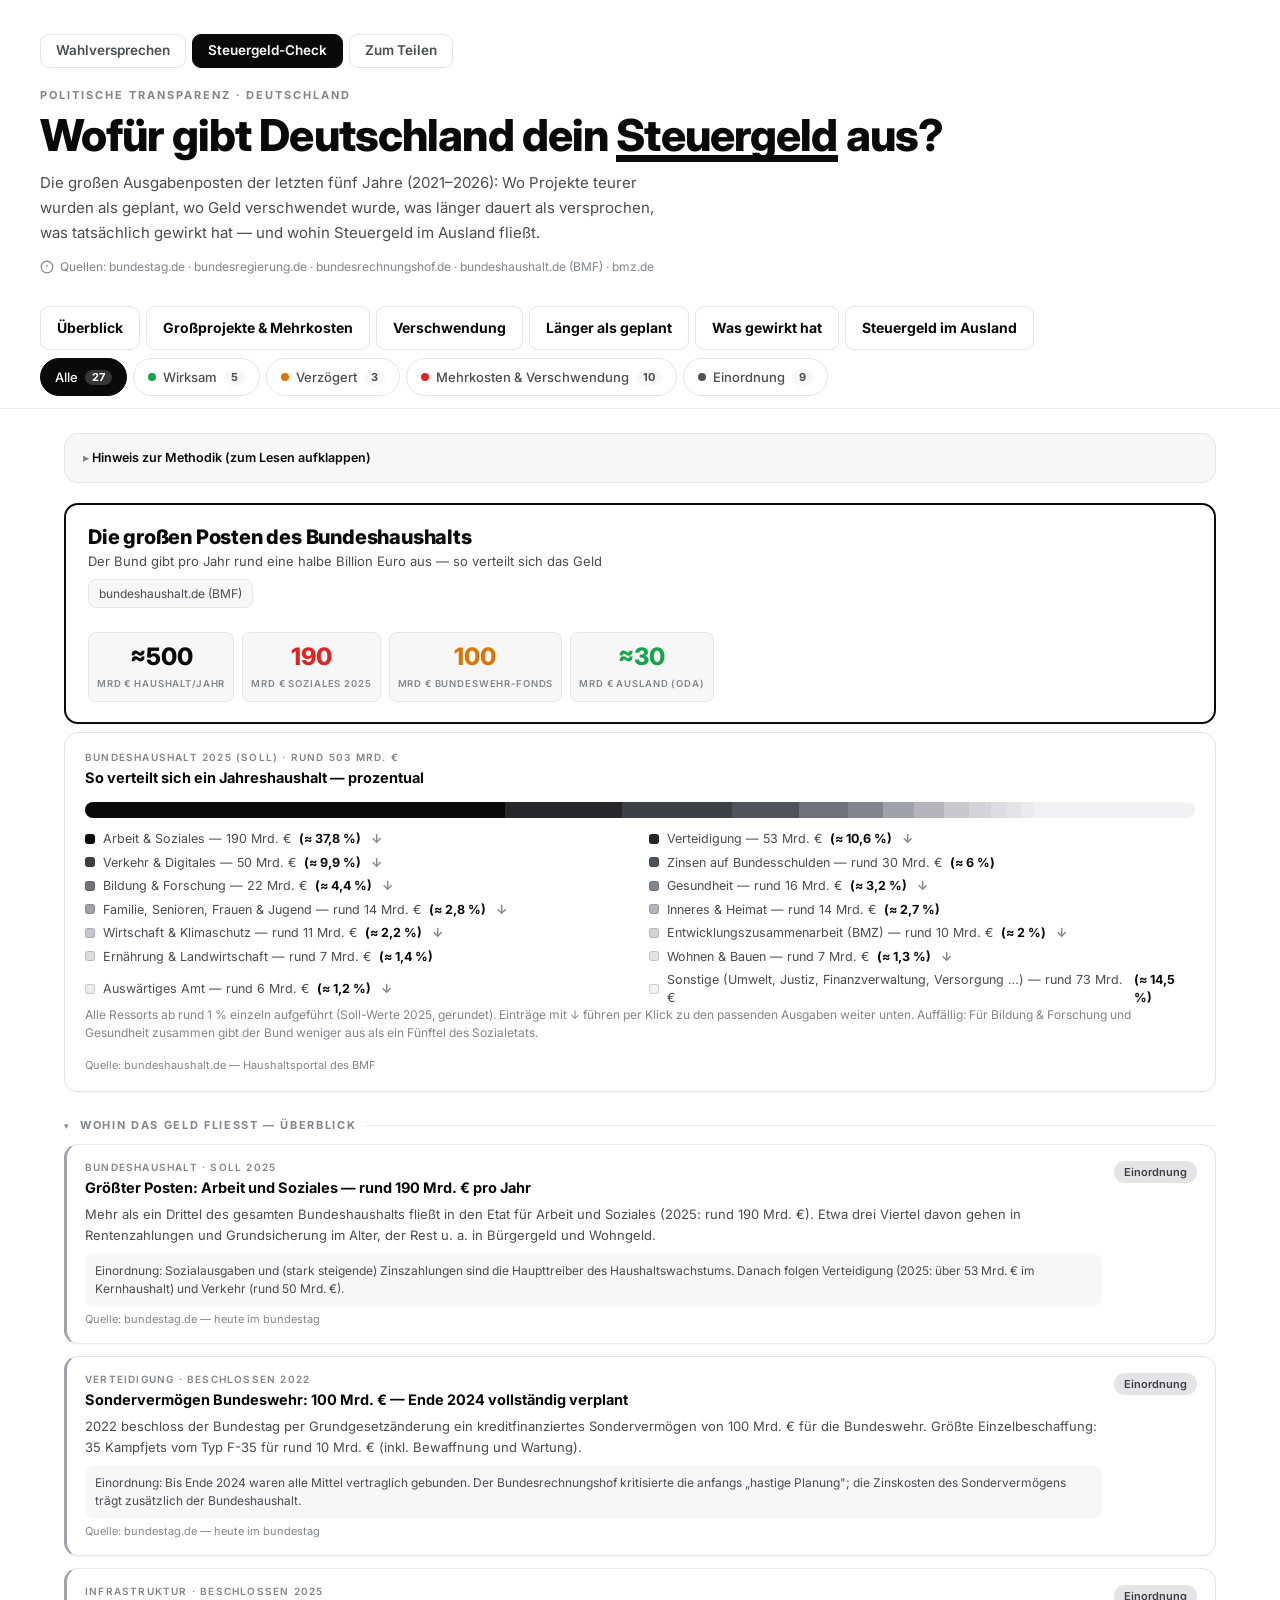
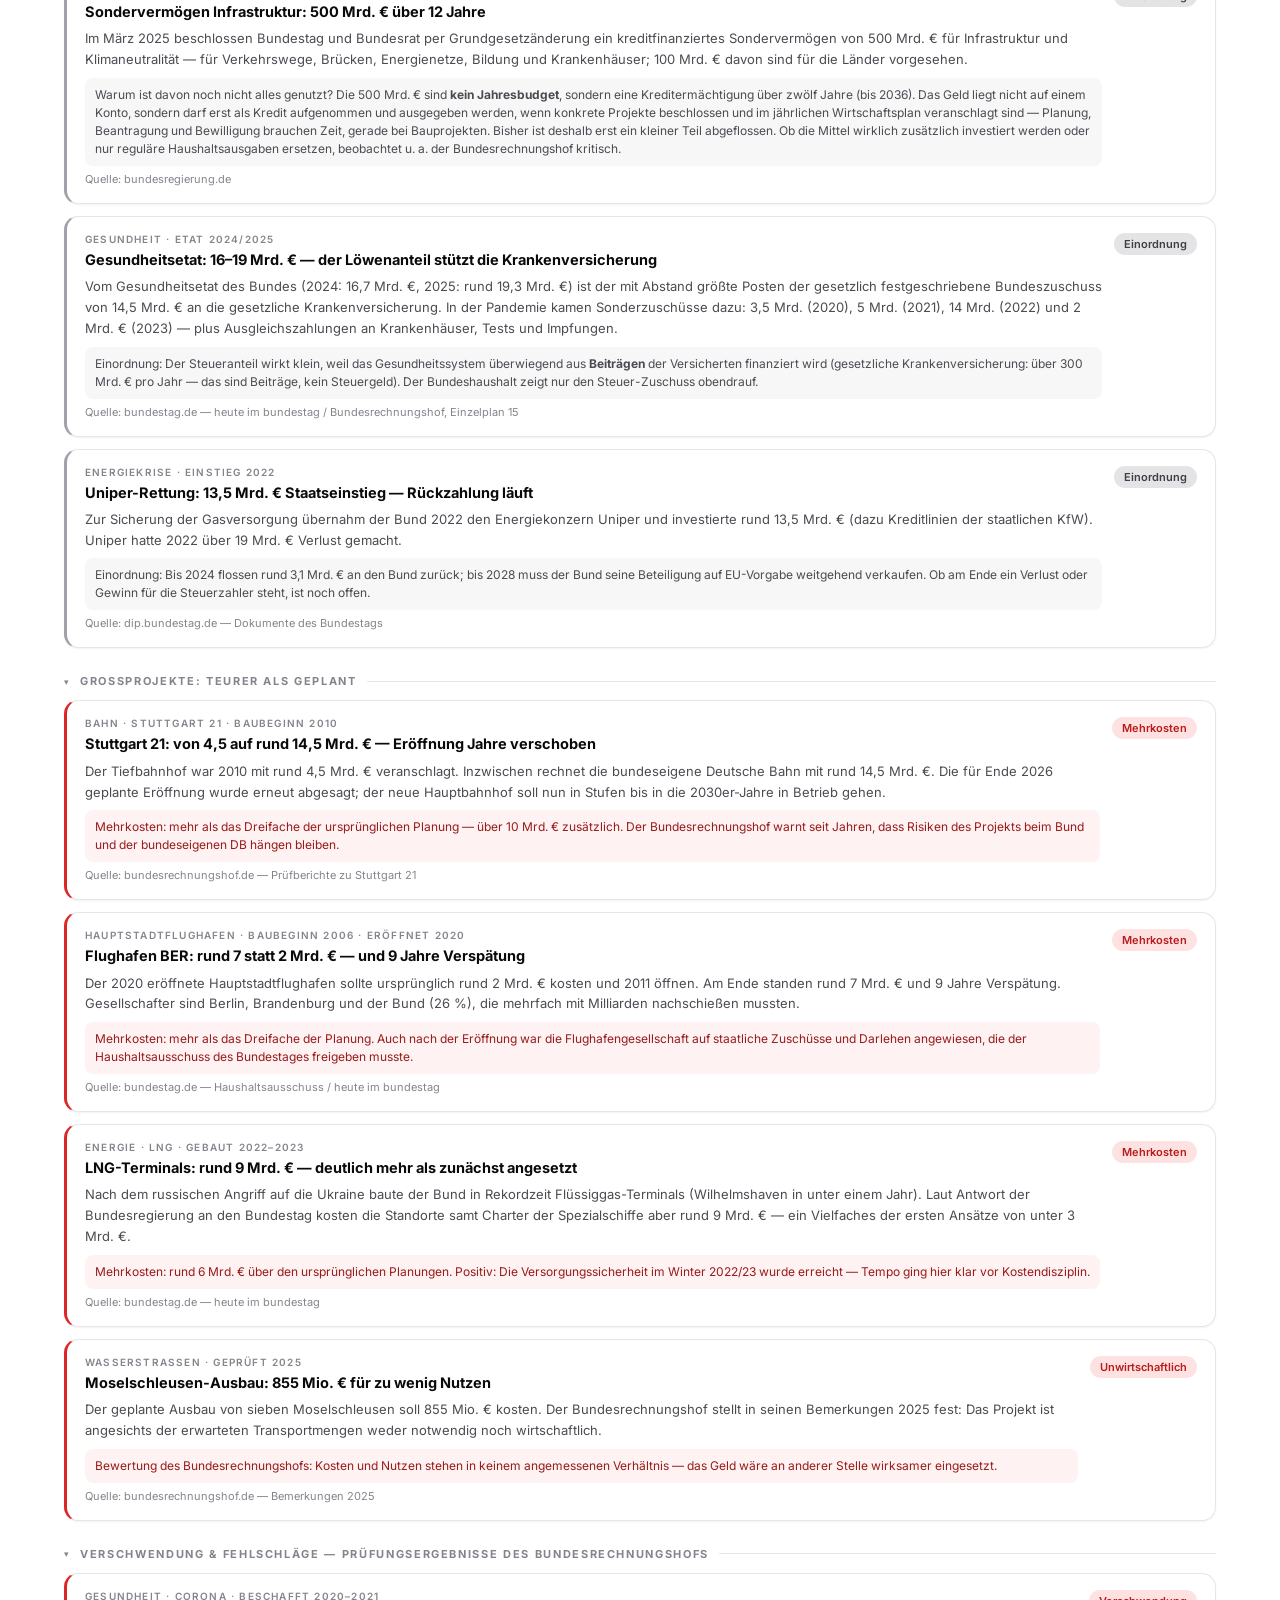
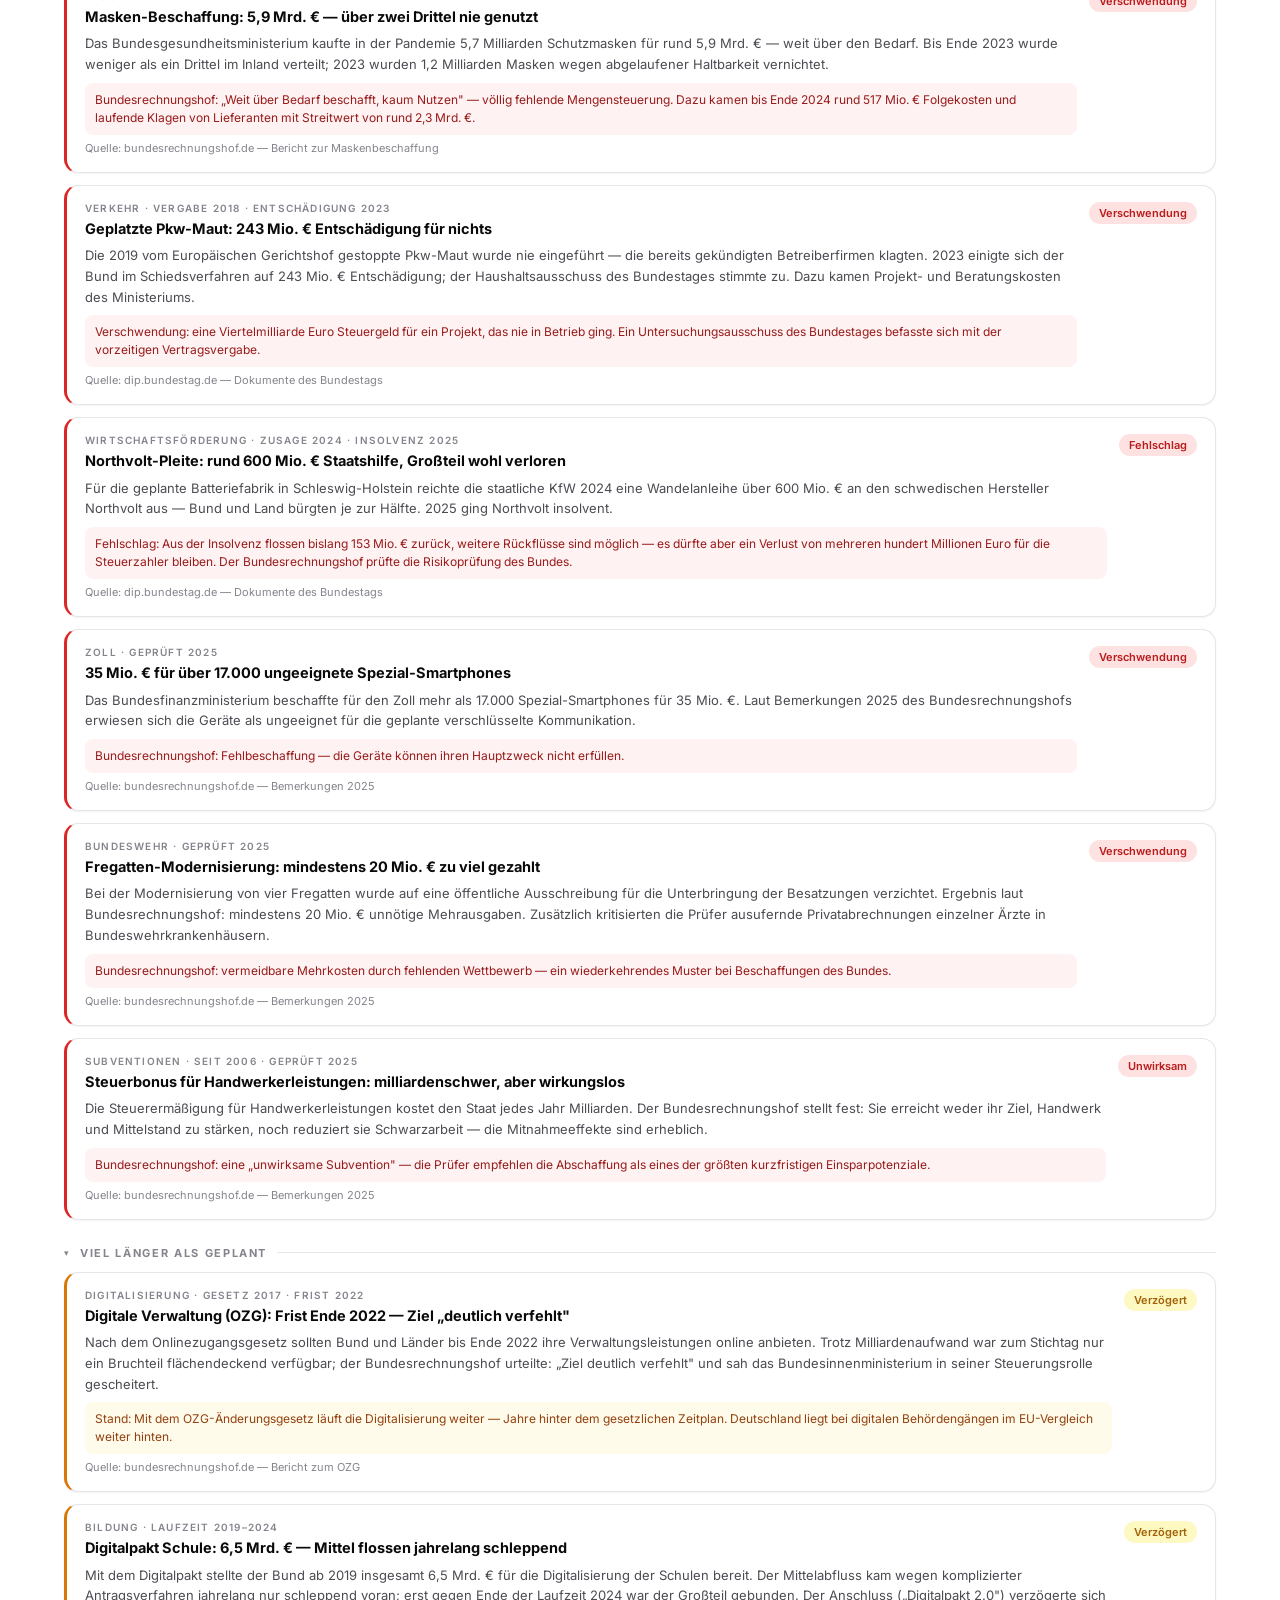
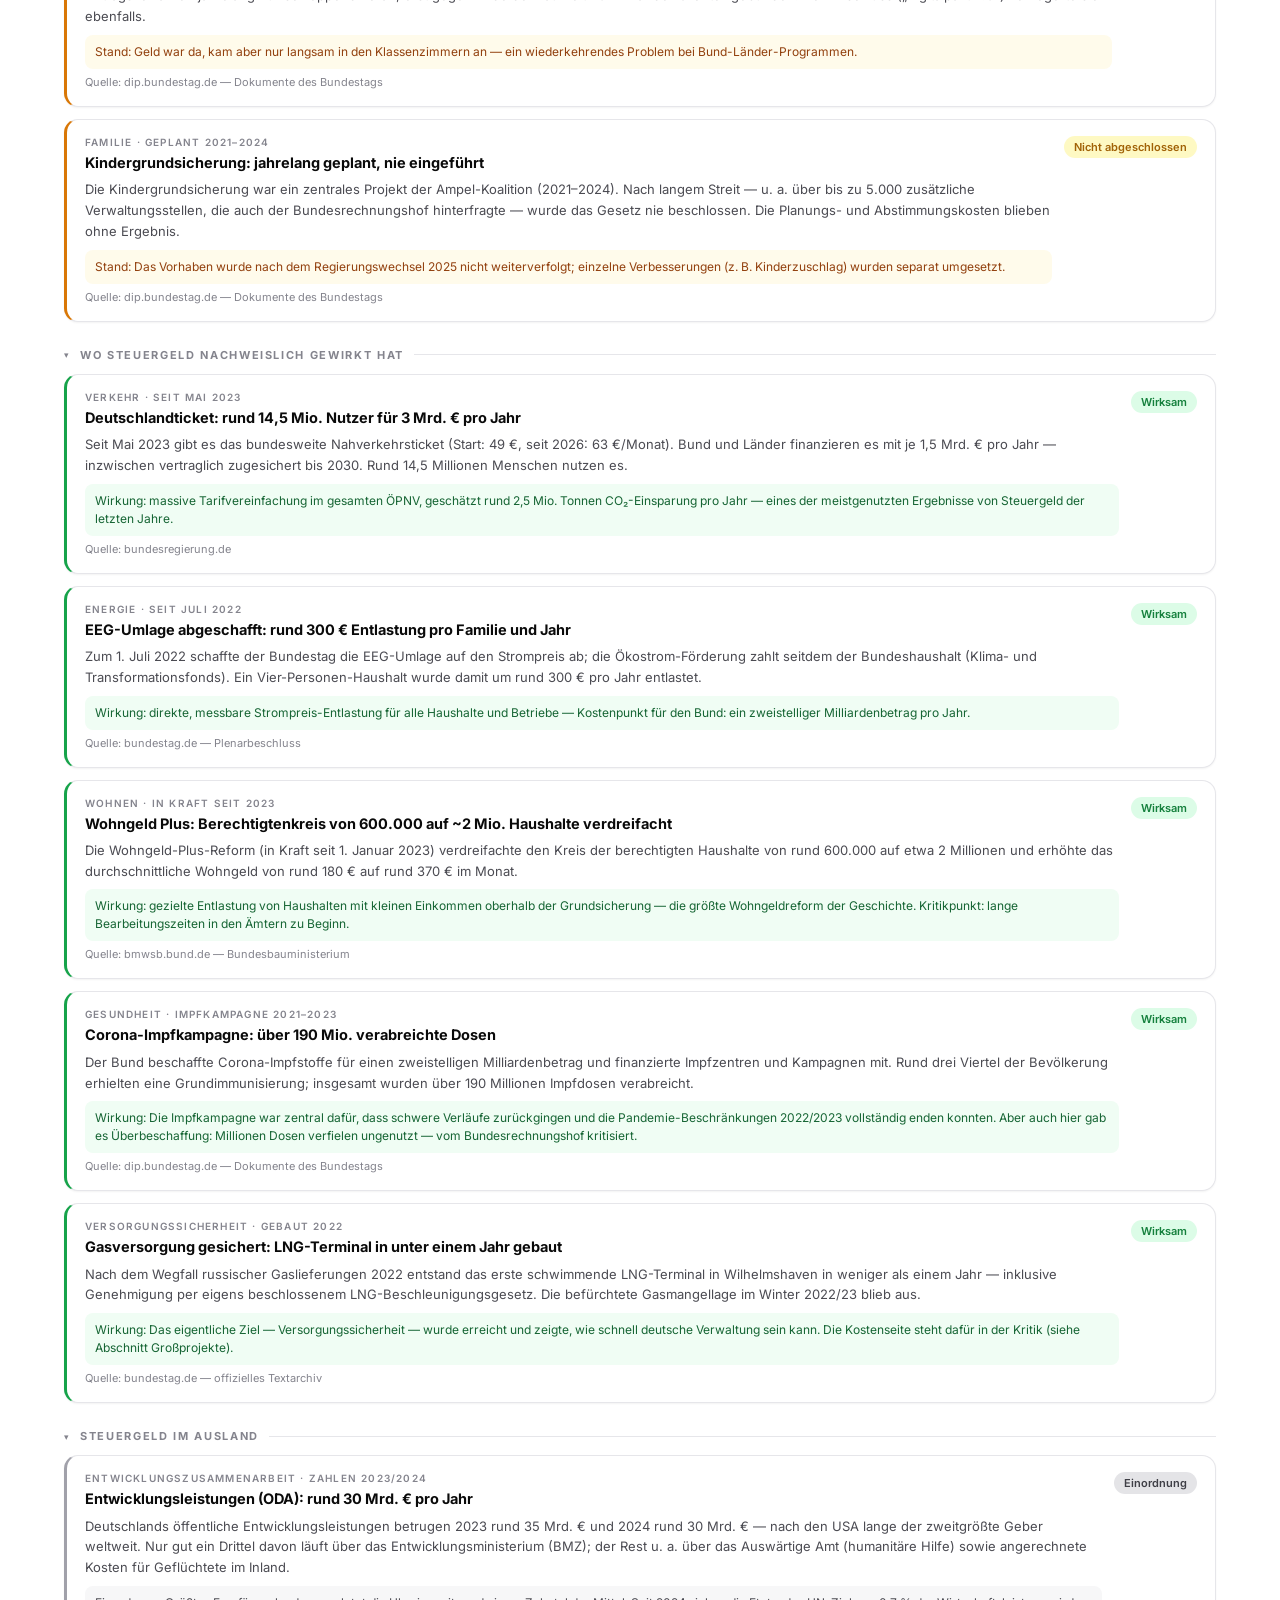
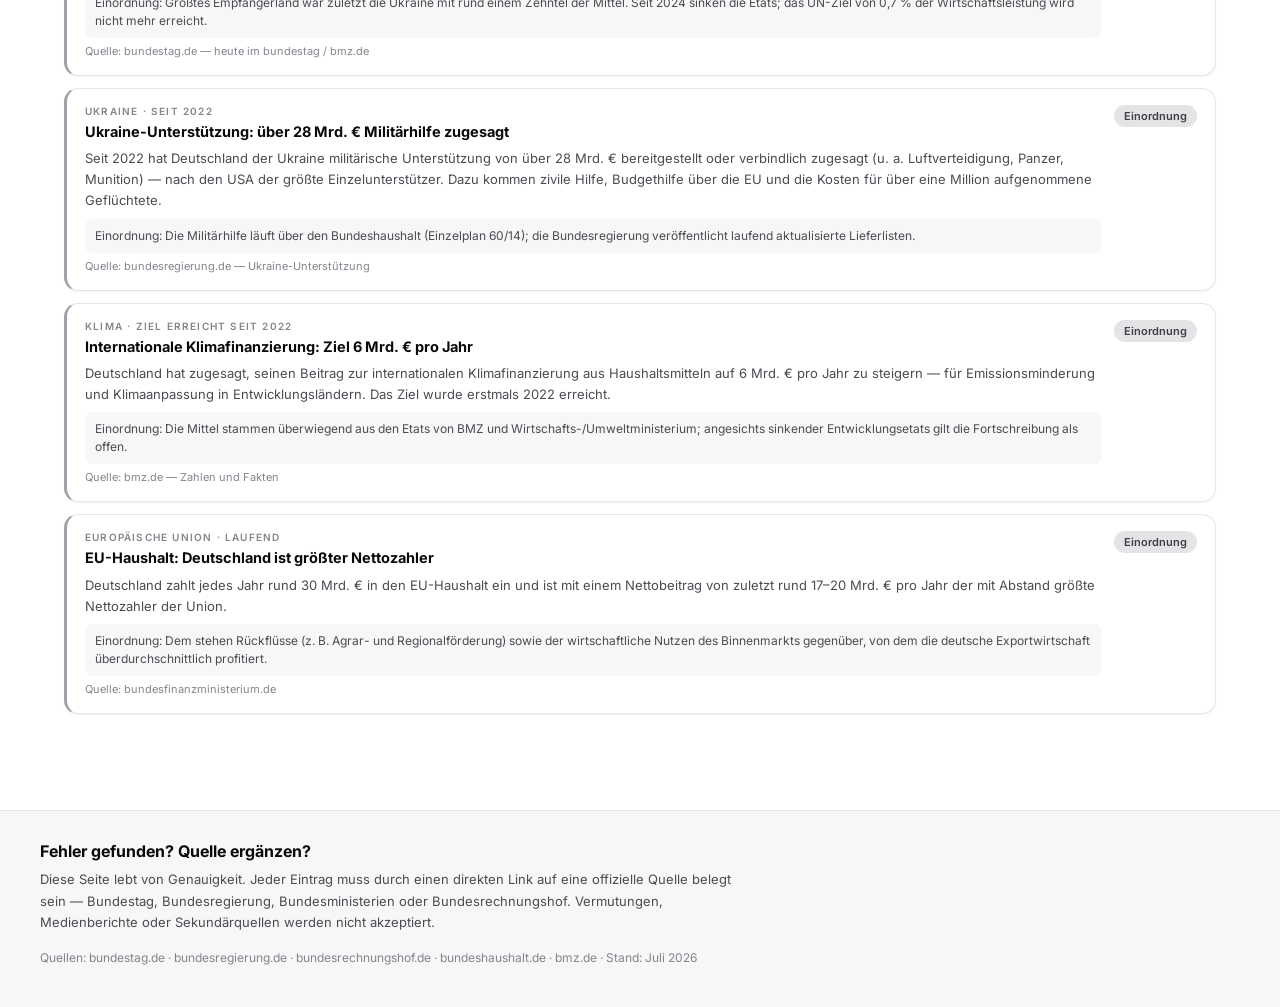
==== commit a497b9ad: "Vergleichsblock und Abschnitts-Überschriften einklappbar machen Co-Authored-By: Claude Sonnet 5 <nor" ====
--- a/steuergelder.html
+++ b/steuergelder.html
@@ -537,6 +537,12 @@
     const el = document.getElementById(li.dataset.target);
     if (!el) return;
     if (currentFilter !== 'all') setFilter('all');
+    const grid = el.closest('.cards-grid');
+    if (grid && grid.classList.contains('grid-collapsed')) {
+      grid.classList.remove('grid-collapsed');
+      const prev = grid.previousElementSibling;
+      if (prev && prev.classList.contains('section-title')) prev.classList.remove('grid-collapsed');
+    }
     el.scrollIntoView({ block: 'start', behavior: window.matchMedia('(prefers-reduced-motion: reduce)').matches ? 'auto' : 'smooth' });
     if (el.classList.contains('promise-card')) {
       el.classList.remove('card-flash');
@@ -564,6 +570,16 @@
     setFilter((chip.classList.contains('active') && f !== 'all') ? 'all' : f);
   });
 
+  // Klick auf eine Abschnitts-Überschrift klappt die darunterliegenden Karten ein/aus.
+  contentArea.querySelectorAll('.section-title').forEach(title => {
+    const grid = title.nextElementSibling;
+    if (!grid || !grid.classList.contains('cards-grid')) return;
+    title.addEventListener('click', () => {
+      title.classList.toggle('grid-collapsed');
+      grid.classList.toggle('grid-collapsed');
+    });
+  });
+
   updateChipCounts();
 })();
 </script>
--- a/style.css
+++ b/style.css
@@ -229,12 +229,16 @@
     display: flex;
     align-items: center;
     gap: 10px;
-  }
+    cursor: pointer;
+    user-select: none;
+  }
+  .section-title::before { content: '▾'; font-size: 9px; color: var(--ink-3); flex-shrink: 0; }
+  .section-title.grid-collapsed::before { content: '▸'; }
   .section-title::after { content: ''; flex: 1; height: 1px; background: var(--line); }
   .section-title.hidden { display: none; }
 
   .cards-grid { display: grid; grid-template-columns: 1fr; gap: 12px; margin-bottom: 8px; }
-  .cards-grid.hidden { display: none; }
+  .cards-grid.hidden, .cards-grid.grid-collapsed { display: none; }
   @media (min-width: 1024px) {
     .cards-grid { grid-template-columns: 1fr; }
   }
@@ -459,6 +463,11 @@
     box-shadow: var(--shadow);
   }
   .compare-card:empty { display: none; }
+  .compare-details > summary { cursor: pointer; list-style: none; display: flex; align-items: flex-start; gap: 10px; }
+  .compare-details > summary::-webkit-details-marker { display: none; }
+  .compare-details > summary::before { content: '▾'; color: var(--ink-3); font-size: 11px; margin-top: 4px; flex-shrink: 0; }
+  .compare-details:not([open]) > summary::before { content: '▸'; }
+  .compare-details > .compare-rows { margin-top: 14px; }
   .compare-tiles { display: grid; grid-template-columns: repeat(3, 1fr); gap: 8px; margin: 14px 0; }
   .compare-tile {
     background: var(--tile);
@@ -530,28 +539,15 @@
     flex-wrap: wrap;
     gap: 10px;
   }
-  .format-toggle { display: inline-flex; gap: 4px; background: var(--tile); border: 1px solid var(--line); border-radius: 999px; padding: 4px; }
-  .format-btn {
-    border: none;
-    background: transparent;
-    padding: 8px 16px;
-    border-radius: 999px;
-    font-family: 'Inter', sans-serif;
-    font-weight: 700;
-    font-size: 13px;
-    color: var(--ink-2);
-    cursor: pointer;
-    transition: background 0.15s, color 0.15s;
-  }
-  .format-btn.active { background: var(--ink); color: #FFFFFF; }
+  .format-label { font-size: 13px; font-weight: 700; color: var(--ink); background: var(--tile); border: 1px solid var(--line); border-radius: 999px; padding: 8px 16px; }
   .share-hint { font-size: 12px; color: var(--ink-3); }
 
-  .share-grid { display: grid; grid-template-columns: repeat(auto-fill, minmax(190px, 1fr)); gap: 14px; margin-bottom: 30px; }
+  .share-grid { display: grid; grid-template-columns: repeat(auto-fill, minmax(230px, 1fr)); gap: 18px; margin-bottom: 30px; }
   .share-card-wrap {
-    --ar: 1;
+    --ar: 0.5625;
     aspect-ratio: var(--ar);
     cursor: pointer;
-    border-radius: 18px;
+    border-radius: 22px;
     overflow: hidden;
     border: 1px solid var(--line);
     box-shadow: var(--shadow);
@@ -560,107 +556,117 @@
     padding: 0;
   }
   .share-card-wrap:hover { box-shadow: var(--shadow-hover); transform: translateY(-2px); }
-  body.fmt-post .share-card-wrap { --ar: 1; }
-  body.fmt-story .share-card-wrap { --ar: 0.5625; }
 
   .share-card {
     --accent: var(--st-promised);
     width: 100%;
     height: 100%;
     background:
-      radial-gradient(120% 90% at 10% 0%, color-mix(in srgb, var(--accent) 34%, #0a0a0a) 0%, #08080a 58%),
-      linear-gradient(165deg, #18181b, #000000);
+      radial-gradient(130% 85% at 12% 0%, color-mix(in srgb, var(--accent) 40%, #0a0a0a) 0%, transparent 62%),
+      radial-gradient(120% 90% at 100% 100%, color-mix(in srgb, var(--accent) 24%, #0a0a0a) 0%, transparent 60%),
+      linear-gradient(165deg, #1c1c1f, #050505);
     color: #FFFFFF;
     padding: 8% 8%;
     display: flex;
     flex-direction: column;
     gap: 3%;
     position: relative;
+    z-index: 0;
     container-type: size;
     overflow: hidden;
   }
+  .share-icon-wrap {
+    position: absolute;
+    z-index: -1;
+    inset: auto -16cqmin -12cqmin auto;
+    width: 82cqmin;
+    height: 82cqmin;
+    color: var(--accent);
+    opacity: 0.2;
+    pointer-events: none;
+  }
+  .share-icon-svg { width: 100%; height: 100%; display: block; }
   .share-card::before {
     content: '';
     position: absolute;
     top: 0; left: 0; right: 0;
-    height: 5px;
+    height: 7px;
     background: var(--accent);
   }
   .share-brand {
-    font-size: clamp(8px, 2.3cqmin, 15px);
+    font-size: clamp(9px, 2.5cqmin, 16px);
     font-weight: 800;
     letter-spacing: 0.14em;
     text-transform: uppercase;
-    color: rgba(255,255,255,0.5);
-    display: flex;
-    align-items: center;
-    gap: 5px;
+    color: rgba(255,255,255,0.55);
+    display: flex;
+    align-items: center;
+    gap: 6px;
   }
   .share-kicker {
-    font-size: clamp(9px, 2.8cqmin, 17px);
+    font-size: clamp(10px, 3cqmin, 18px);
     text-transform: uppercase;
     letter-spacing: 0.13em;
     font-weight: 700;
-    color: rgba(255,255,255,0.55);
-    display: flex;
-    align-items: center;
-    gap: 7px;
-  }
-  .share-kicker .dot { width: 9px; height: 9px; border-radius: 3px; background: var(--accent); flex-shrink: 0; }
+    color: rgba(255,255,255,0.6);
+    display: flex;
+    align-items: center;
+    gap: 8px;
+  }
+  .share-kicker .dot { width: 11px; height: 11px; border-radius: 3px; background: var(--accent); flex-shrink: 0; }
   .share-headline {
-    font-size: clamp(14px, 6.6cqmin, 42px);
+    font-size: clamp(16px, 7.4cqmin, 48px);
     font-weight: 800;
     line-height: 1.14;
     letter-spacing: -0.01em;
     display: -webkit-box;
     -webkit-box-orient: vertical;
-    -webkit-line-clamp: 2;
+    -webkit-line-clamp: 3;
     overflow: hidden;
   }
   .share-body { font-size: clamp(10.5px, 3cqmin, 18px); line-height: 1.5; color: rgba(255,255,255,0.82); }
 
   /* "Versprochen" vs. "Ergebnis" — mehr Kontext, Vorher/Nachher-Format */
-  .share-quotes { flex: 1; display: flex; flex-direction: column; justify-content: center; gap: clamp(7px, 2.4cqmin, 20px); min-height: 0; }
-  .share-qblock { border-left: 3px solid rgba(255,255,255,0.2); padding-left: clamp(8px, 2.4cqmin, 16px); }
+  .share-quotes { flex: 1; display: flex; flex-direction: column; justify-content: center; gap: clamp(9px, 2.8cqmin, 22px); min-height: 0; }
+  .share-qblock { border-left: 4px solid rgba(255,255,255,0.2); padding-left: clamp(9px, 2.6cqmin, 18px); }
   .share-qblock.result { border-left-color: var(--accent); }
   .share-qlabel {
-    font-size: clamp(7.5px, 2.1cqmin, 13px);
+    font-size: clamp(8px, 2.3cqmin, 14px);
     font-weight: 800;
     letter-spacing: 0.12em;
     text-transform: uppercase;
     color: rgba(255,255,255,0.45);
-    margin-bottom: 2px;
+    margin-bottom: 3px;
   }
   .share-qblock.result .share-qlabel { color: var(--accent); }
   .share-qtext {
-    font-size: clamp(10px, 2.9cqmin, 20px);
-    line-height: 1.42;
+    font-size: clamp(11px, 3.2cqmin, 22px);
+    line-height: 1.45;
     color: rgba(255,255,255,0.92);
     display: -webkit-box;
     -webkit-box-orient: vertical;
-    -webkit-line-clamp: 2;
+    -webkit-line-clamp: 4;
     overflow: hidden;
   }
 
-  /* Zusatz-Elemente (Marke, "Versprochen"-Block, Hashtags) brauchen mehr
-     Platz als eine kleine quadratische Post-Kachel bietet — dort zählt nur
-     das Nötigste (Titel + Ergebnis + Badge). Ab Story-Kachel-Höhe bzw. im
-     Vollbild-Modal ist genug Raum für den vollen Vorher/Nachher-Aufbau. */
+  /* Marke, "Versprochen"-Block und Hashtags brauchen etwas Mindesthöhe —
+     im hochformatigen Story-Format (9:16) steht die auch in der Grid-Vorschau
+     praktisch immer zur Verfügung, volle Sicherheit gibt das Vollbild-Modal. */
   .share-brand, .share-hashtags, .share-qblock.top { display: none; }
-  @container (min-height: 260px) {
+  @container (min-height: 200px) {
     .share-brand { display: flex; }
     .share-hashtags { display: block; }
   }
-  @container (min-height: 300px) {
+  @container (min-height: 230px) {
     .share-qblock.top { display: block; }
   }
 
   .share-badge {
     align-self: flex-start;
     display: inline-flex;
-    padding: 5px 12px;
+    padding: 7px 16px;
     border-radius: 999px;
-    font-size: clamp(9px, 2.5cqmin, 17px);
+    font-size: clamp(10px, 2.8cqmin, 18px);
     font-weight: 700;
     background: var(--accent);
     color: #0A0A0A;
@@ -678,25 +684,25 @@
     padding-top: 9px;
   }
   .share-hashtags {
-    font-size: clamp(7.5px, 2cqmin, 13px);
-    color: rgba(255,255,255,0.38);
+    font-size: clamp(8px, 2.2cqmin, 14px);
+    color: rgba(255,255,255,0.4);
     font-weight: 600;
     letter-spacing: 0.01em;
   }
 
   /* Ranking- und Haushalts-Karte: Zeilenlisten statt Fließtext */
-  .share-list { flex: 1; display: flex; flex-direction: column; justify-content: center; gap: clamp(3px, 1.6cqmin, 14px); }
-  .share-row { display: grid; grid-template-columns: auto 1fr auto; align-items: center; gap: clamp(6px, 2cqmin, 16px); }
-  .sr-name { font-size: clamp(10px, 3.2cqmin, 19px); font-weight: 800; display: flex; align-items: center; gap: 6px; min-width: 0; }
+  .share-list { flex: 1; display: flex; flex-direction: column; justify-content: center; gap: clamp(4px, 1.8cqmin, 16px); }
+  .share-row { display: grid; grid-template-columns: auto 1fr auto; align-items: center; gap: clamp(7px, 2.2cqmin, 18px); }
+  .sr-name { font-size: clamp(11px, 3.6cqmin, 21px); font-weight: 800; display: flex; align-items: center; gap: 7px; min-width: 0; }
   .sr-name-text { white-space: nowrap; overflow: hidden; text-overflow: ellipsis; min-width: 0; }
-  .sr-dot { width: 9px; height: 9px; border-radius: 3px; flex-shrink: 0; }
-  .sr-bar { height: clamp(5px, 1.6cqmin, 13px); border-radius: 999px; background: rgba(255,255,255,0.12); overflow: hidden; }
-  .sr-bar span { display: block; height: 100%; background: #34D399; }
-  .sr-num { font-size: clamp(10px, 3cqmin, 19px); font-weight: 800; text-align: right; white-space: nowrap; }
+  .sr-dot { width: 11px; height: 11px; border-radius: 3px; flex-shrink: 0; }
+  .sr-bar { height: clamp(6px, 1.9cqmin, 15px); border-radius: 999px; background: rgba(255,255,255,0.12); overflow: hidden; }
+  .sr-bar span { display: block; height: 100%; background: linear-gradient(90deg, #34D399, #6EE7B7); }
+  .sr-num { font-size: clamp(11px, 3.3cqmin, 21px); font-weight: 800; text-align: right; white-space: nowrap; }
   .share-row.two-col { grid-template-columns: 1fr auto; }
   /* Kleine Kachel: nur Top-4 zeigen, volle Liste erst ab genug Höhe (Story-Kachel, Vollbild-Modal) */
   .share-list .share-row:nth-child(n+5) { display: none; }
-  @container (min-height: 300px) {
+  @container (min-height: 230px) {
     .share-list .share-row:nth-child(n+5) { display: grid; }
   }
 
@@ -726,18 +732,16 @@
     line-height: 1;
   }
   .share-modal-stage {
-    --ar: 1;
+    --ar: 0.5625;
     width: min(calc(100vw - 32px), calc((100vh - 32px) * var(--ar)));
     height: min(calc(100vh - 32px), calc((100vw - 32px) / var(--ar)));
     border-radius: 22px;
     overflow: hidden;
     box-shadow: 0 20px 60px rgba(0,0,0,0.5);
   }
-  body.fmt-post .share-modal-stage { --ar: 1; }
-  body.fmt-story .share-modal-stage { --ar: 0.5625; }
 
   @media (max-width: 768px) {
-    .share-grid { grid-template-columns: repeat(auto-fill, minmax(150px, 1fr)); gap: 10px; }
+    .share-grid { grid-template-columns: repeat(auto-fill, minmax(165px, 1fr)); gap: 12px; }
   }
 
   /* Methodik-Hinweis einklappbar */
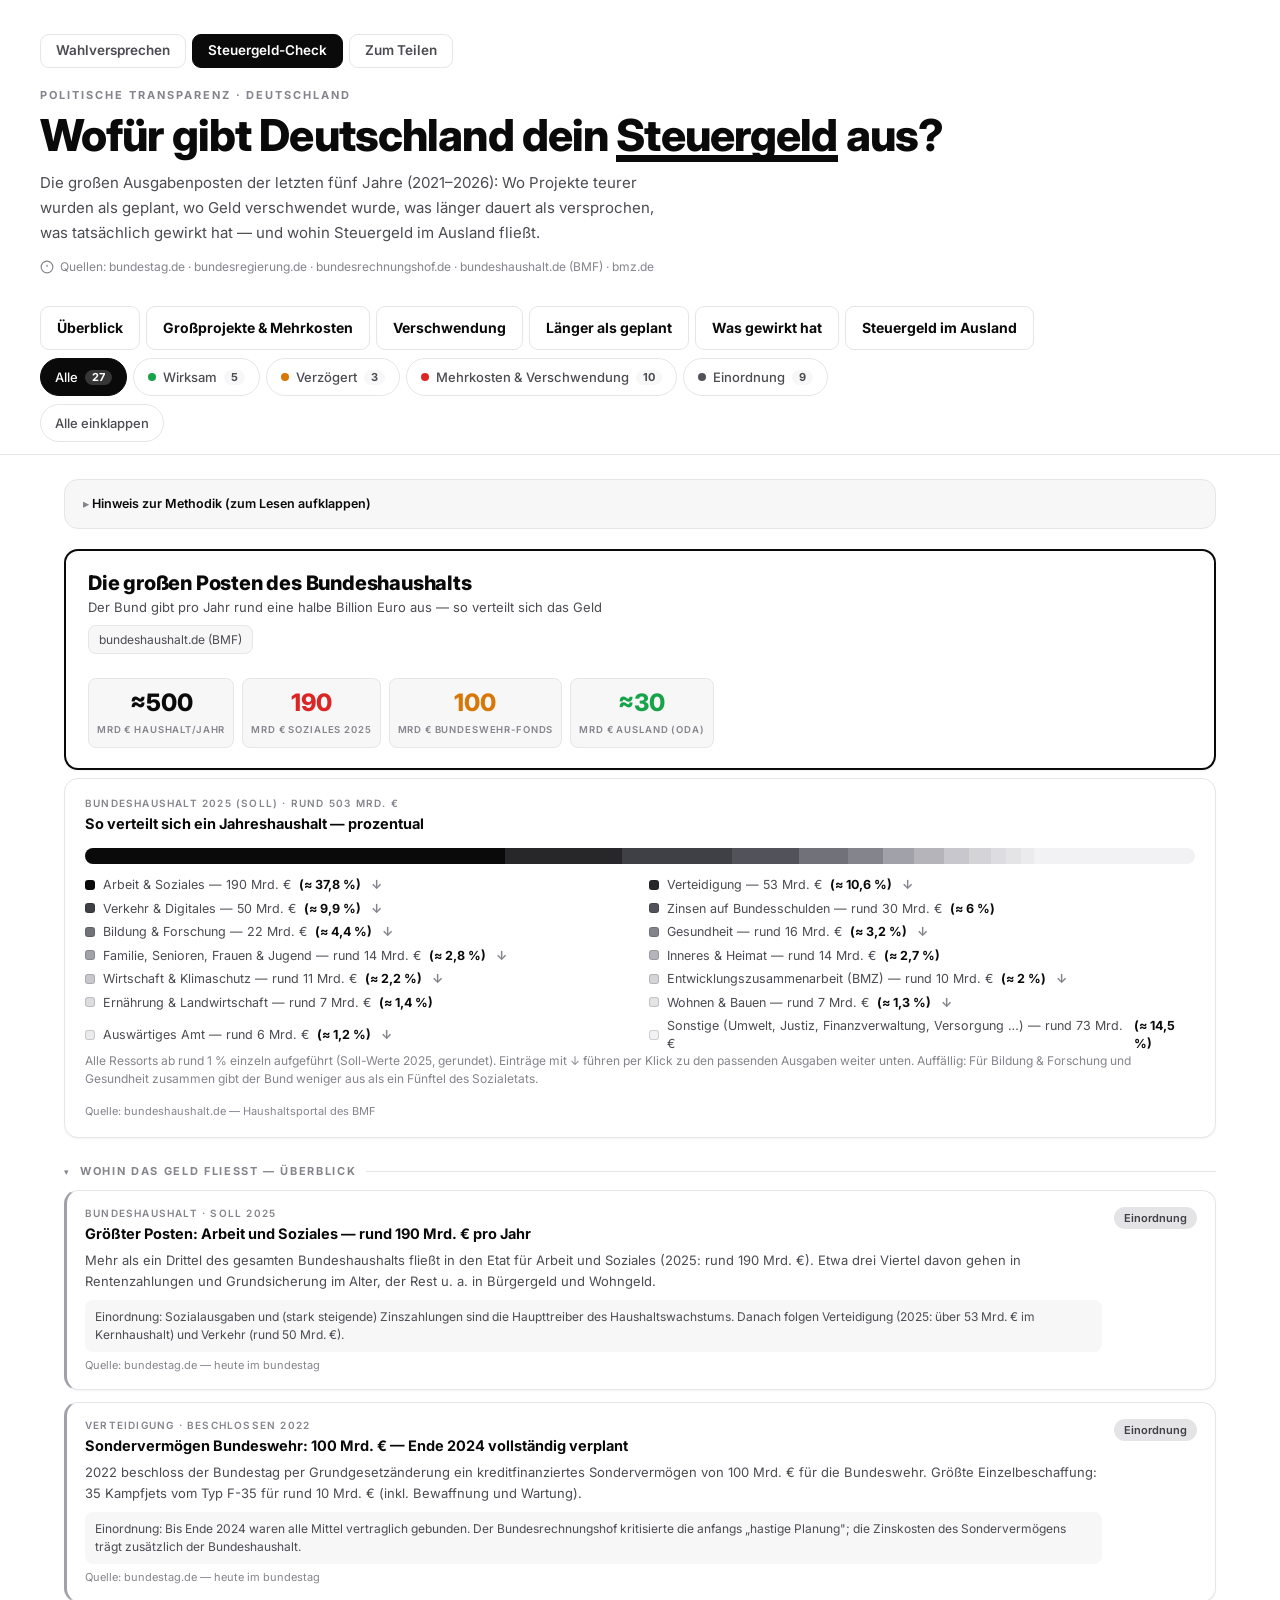
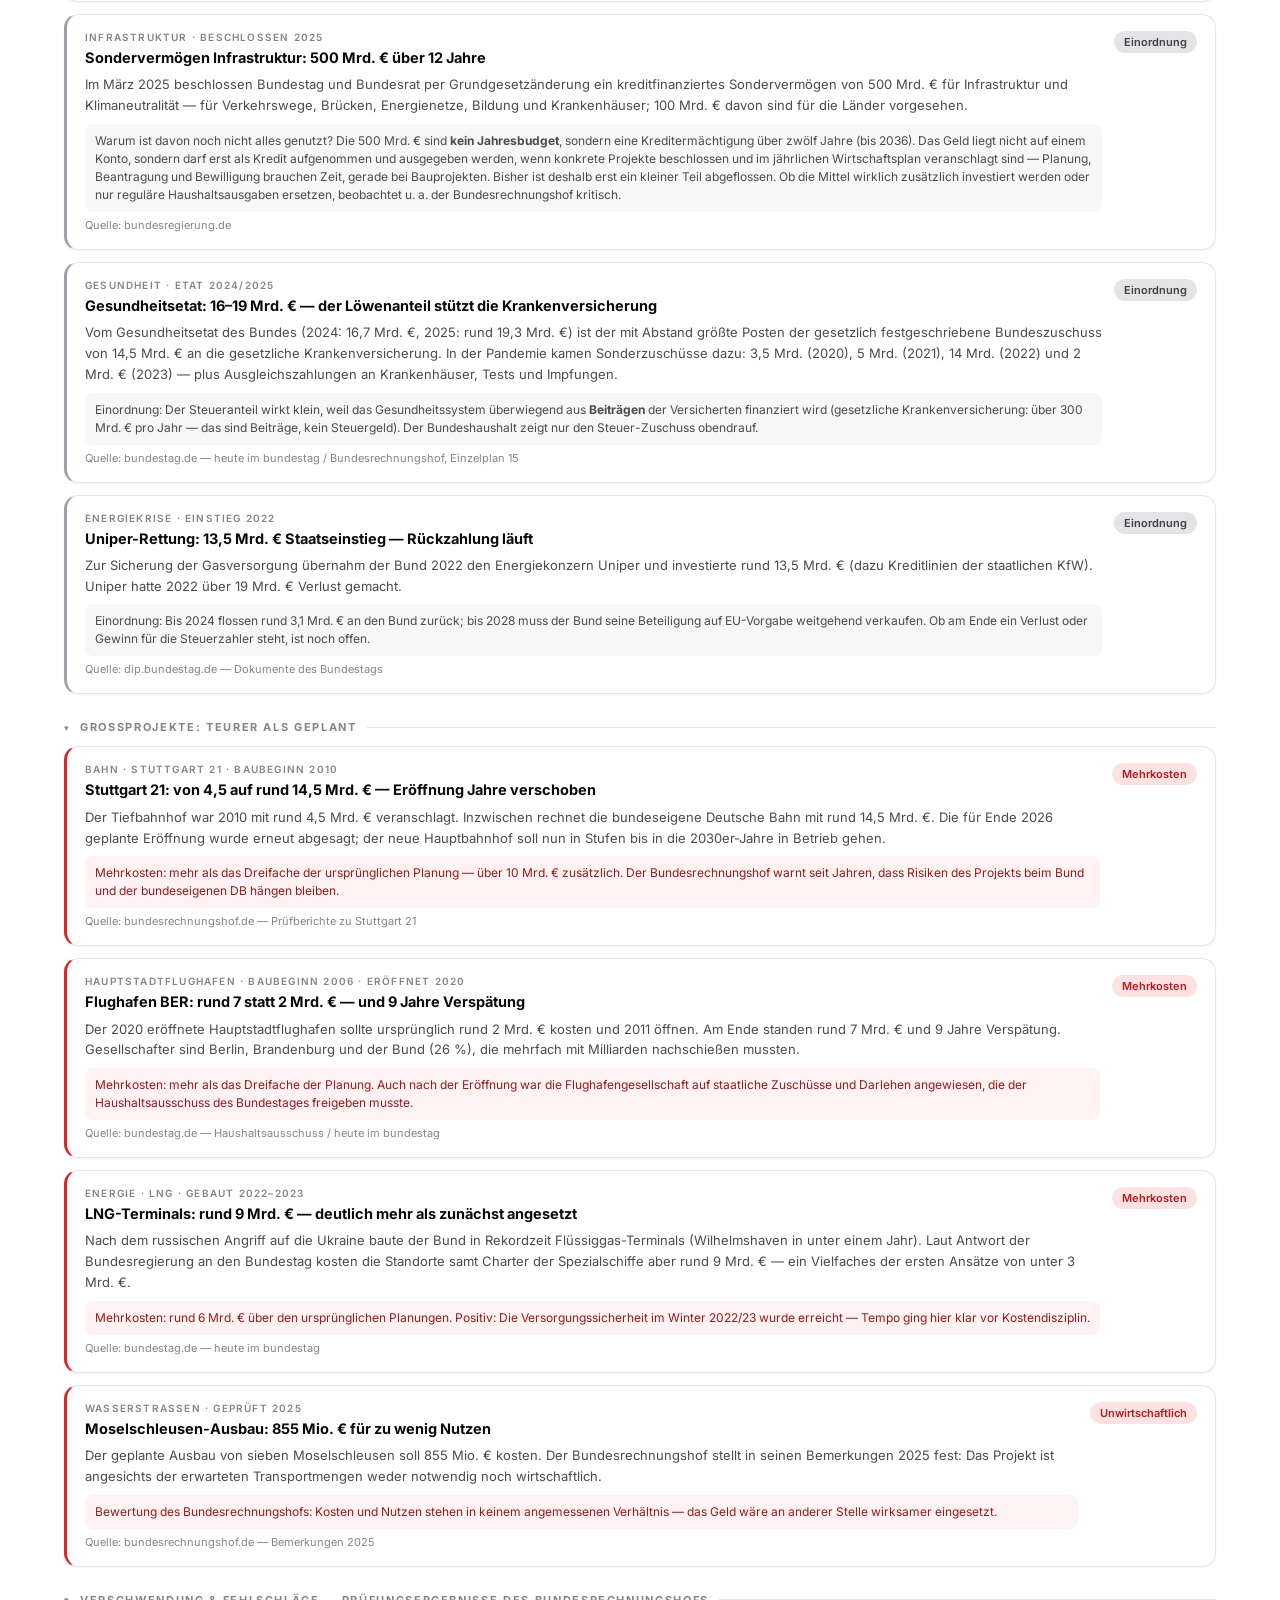
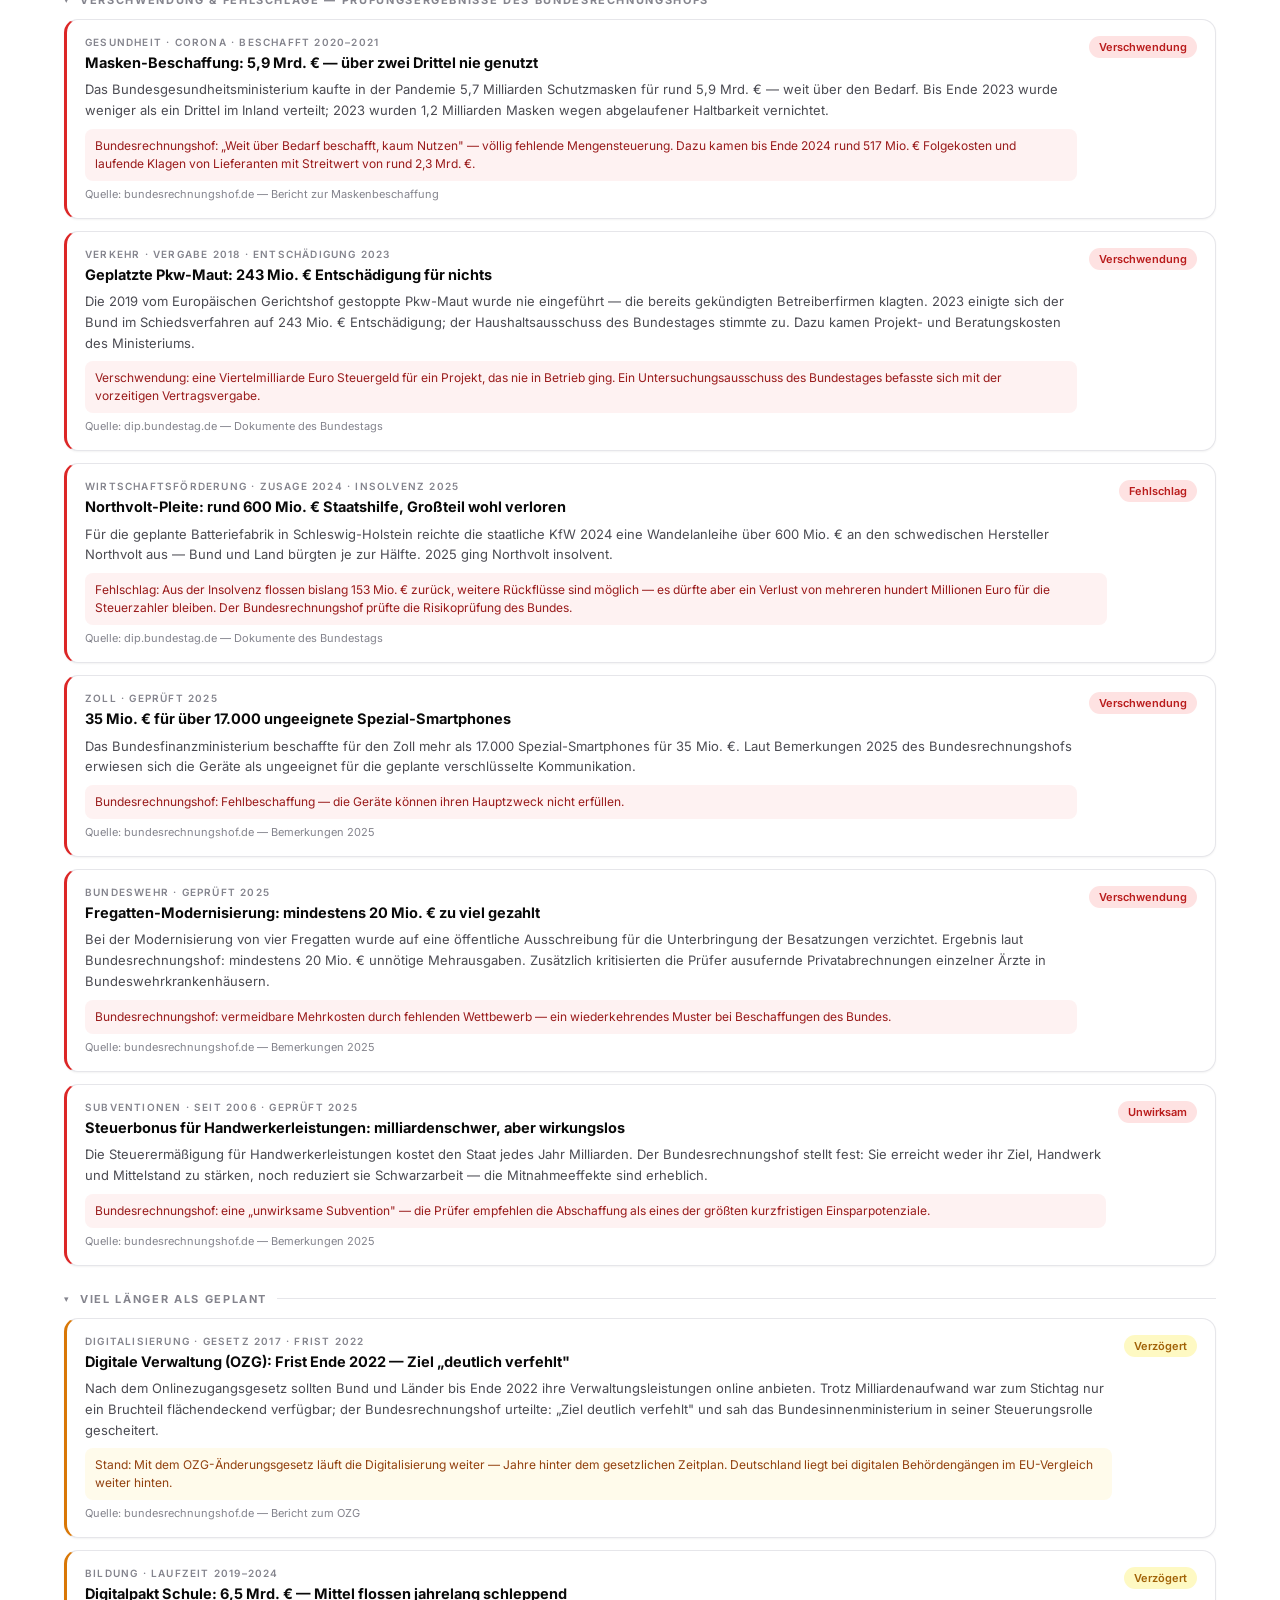
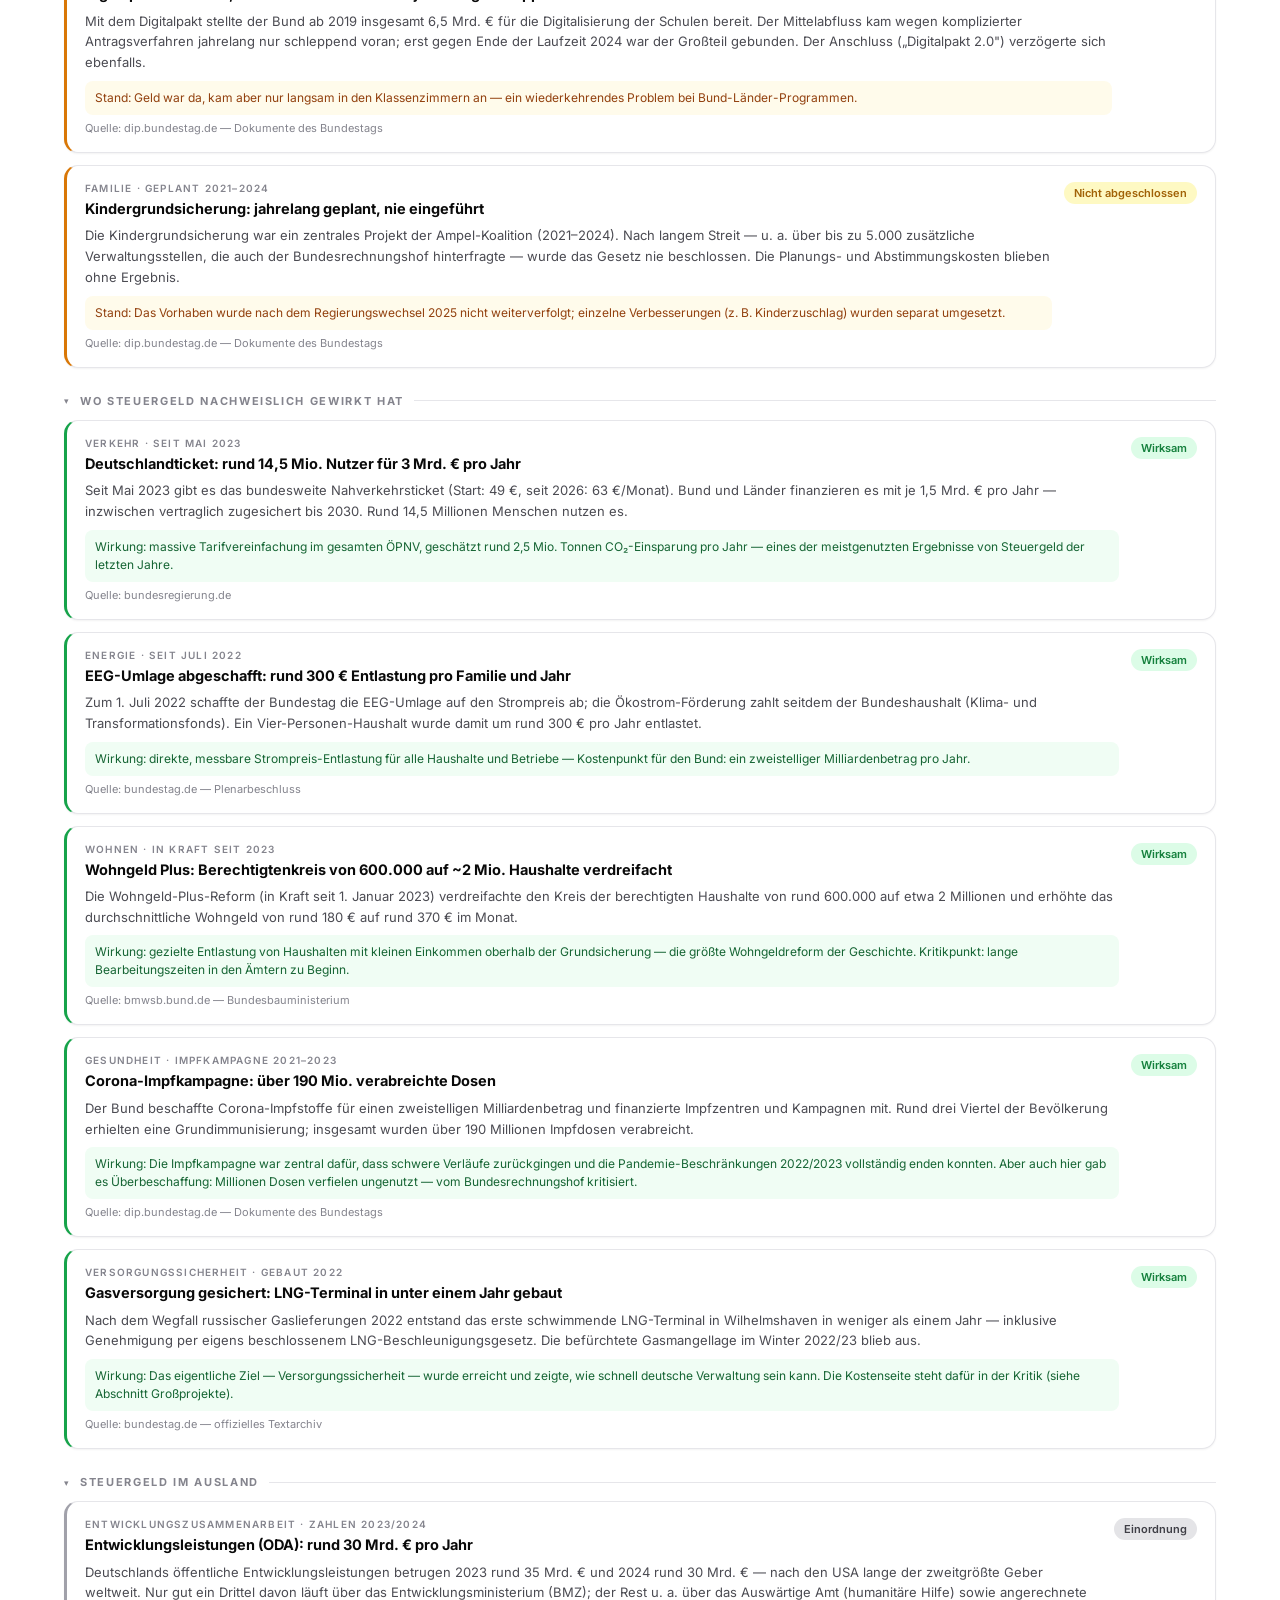
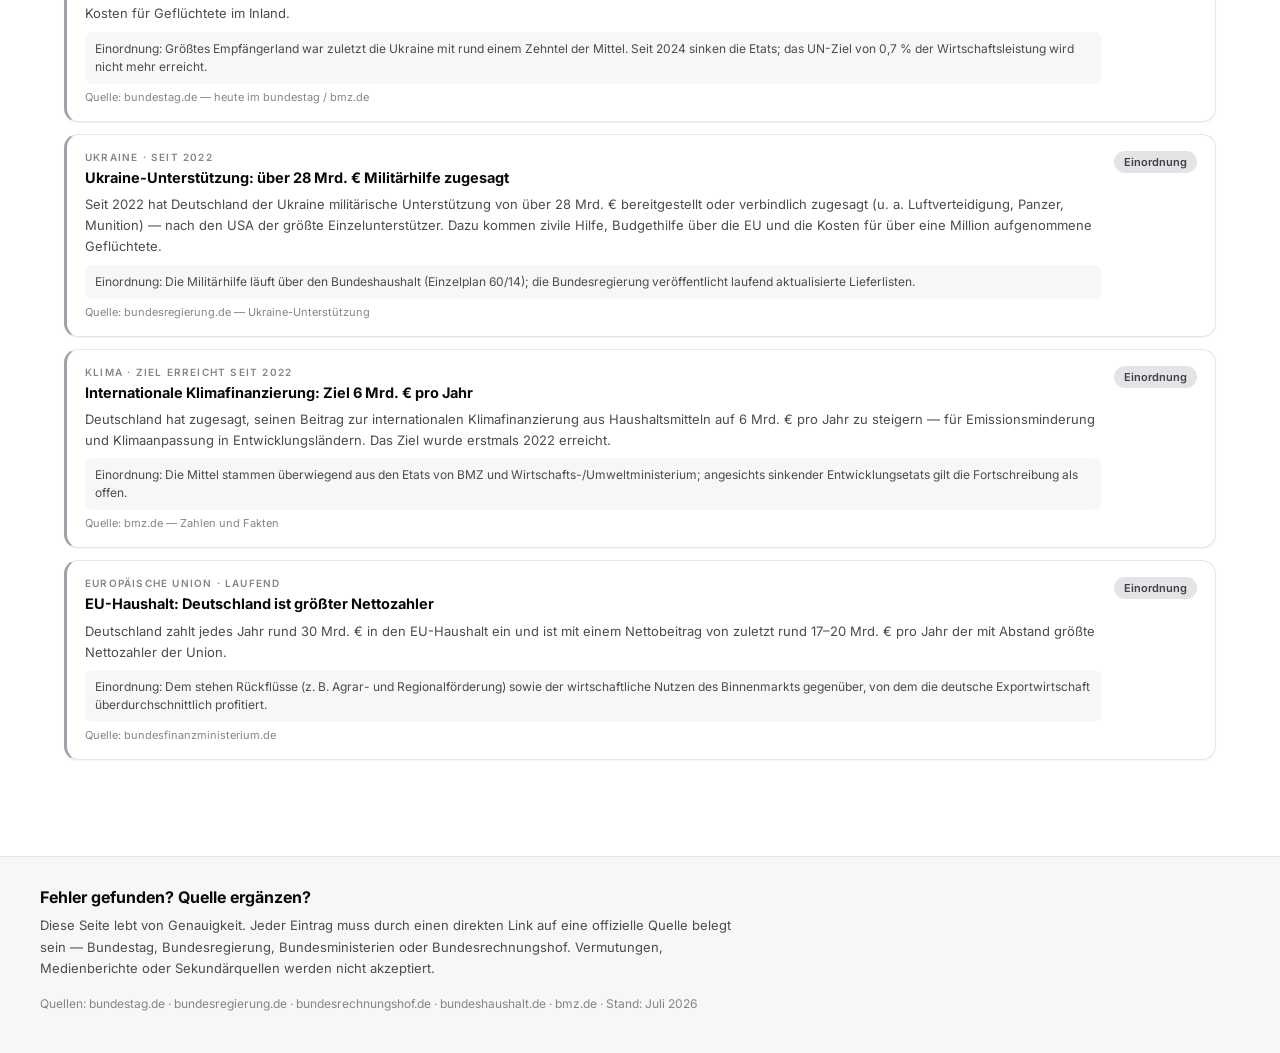
==== commit 6e3093c3: "Einklapp-Funktion tastaturbedienbar machen, Volltextsuche + Alle-einklappen-Schalter ergänzen Co-Aut" ====
--- a/steuergelder.html
+++ b/steuergelder.html
@@ -76,6 +76,9 @@
       <button class="filter-chip" data-filter="failed" aria-pressed="false"><span class="chip-dot failed"></span>Mehrkosten &amp; Verschwendung <span class="chip-count">0</span></button>
       <button class="filter-chip" data-filter="promised" aria-pressed="false"><span class="chip-dot promised"></span>Einordnung <span class="chip-count">0</span></button>
     </div>
+    <div class="tools-row">
+      <button type="button" id="collapseAllBtn" class="tool-btn">Alle einklappen</button>
+    </div>
   </div>
 </div>
 
@@ -541,7 +544,11 @@
     if (grid && grid.classList.contains('grid-collapsed')) {
       grid.classList.remove('grid-collapsed');
       const prev = grid.previousElementSibling;
-      if (prev && prev.classList.contains('section-title')) prev.classList.remove('grid-collapsed');
+      if (prev && prev.classList.contains('section-title')) {
+        prev.classList.remove('grid-collapsed');
+        prev.setAttribute('aria-expanded', 'true');
+      }
+      updateCollapseAllBtn();
     }
     el.scrollIntoView({ block: 'start', behavior: window.matchMedia('(prefers-reduced-motion: reduce)').matches ? 'auto' : 'smooth' });
     if (el.classList.contains('promise-card')) {
@@ -570,15 +577,44 @@
     setFilter((chip.classList.contains('active') && f !== 'all') ? 'all' : f);
   });
 
-  // Klick auf eine Abschnitts-Überschrift klappt die darunterliegenden Karten ein/aus.
-  contentArea.querySelectorAll('.section-title').forEach(title => {
+  // Abschnitts-Überschriften sind per Klick oder Tastatur (Enter/Leertaste) einklappbar;
+  // "Alle einklappen" wirkt auf die ganze Seite.
+  function sectionPairs(scope) {
+    return [...scope.querySelectorAll('.section-title')].filter(t => t.nextElementSibling && t.nextElementSibling.classList.contains('cards-grid'));
+  }
+  function setSectionCollapsed(title, collapsed) {
     const grid = title.nextElementSibling;
-    if (!grid || !grid.classList.contains('cards-grid')) return;
-    title.addEventListener('click', () => {
-      title.classList.toggle('grid-collapsed');
-      grid.classList.toggle('grid-collapsed');
+    title.classList.toggle('grid-collapsed', collapsed);
+    grid.classList.toggle('grid-collapsed', collapsed);
+    title.setAttribute('aria-expanded', String(!collapsed));
+  }
+  const collapseAllBtn = document.getElementById('collapseAllBtn');
+  function updateCollapseAllBtn() {
+    if (!collapseAllBtn) return;
+    const pairs = sectionPairs(contentArea);
+    const allCollapsed = pairs.length > 0 && pairs.every(t => t.classList.contains('grid-collapsed'));
+    collapseAllBtn.textContent = allCollapsed ? 'Alle ausklappen' : 'Alle einklappen';
+  }
+  sectionPairs(contentArea).forEach(title => {
+    title.setAttribute('role', 'button');
+    title.setAttribute('tabindex', '0');
+    title.setAttribute('aria-expanded', 'true');
+    const toggle = () => { setSectionCollapsed(title, !title.classList.contains('grid-collapsed')); updateCollapseAllBtn(); };
+    title.addEventListener('click', toggle);
+    title.addEventListener('keydown', e => {
+      if (e.key !== 'Enter' && e.key !== ' ') return;
+      e.preventDefault();
+      toggle();
     });
   });
+  if (collapseAllBtn) {
+    collapseAllBtn.addEventListener('click', () => {
+      const pairs = sectionPairs(contentArea);
+      const allCollapsed = pairs.length > 0 && pairs.every(t => t.classList.contains('grid-collapsed'));
+      pairs.forEach(t => setSectionCollapsed(t, !allCollapsed));
+      updateCollapseAllBtn();
+    });
+  }
 
   updateChipCounts();
 })();
--- a/style.css
+++ b/style.css
@@ -141,6 +141,41 @@
   .chip-count { font-weight: 700; font-size: 11px; background: var(--tile); color: var(--ink-2); border-radius: 999px; padding: 2px 7px; }
   .filter-chip.active .chip-count { background: rgba(255,255,255,0.18); color: #FFFFFF; }
 
+  /* SUCHE + "ALLE EINKLAPPEN" */
+  .tools-row { display: flex; align-items: center; gap: 8px; flex-wrap: wrap; }
+  .search-bar { position: relative; flex: 1 1 220px; min-width: 160px; max-width: 360px; }
+  .search-icon { position: absolute; left: 11px; top: 50%; transform: translateY(-50%); color: var(--ink-3); pointer-events: none; }
+  .search-input {
+    width: 100%;
+    padding: 8px 12px 8px 32px;
+    min-height: 38px;
+    border: 1.5px solid var(--line);
+    border-radius: 999px;
+    background: var(--bg);
+    color: var(--ink);
+    font-family: 'Inter', sans-serif;
+    font-size: 13px;
+    transition: border-color 0.15s;
+  }
+  .search-input::placeholder { color: var(--ink-3); }
+  .search-input:focus { outline: none; border-color: var(--ink); }
+  .search-input::-webkit-search-cancel-button { cursor: pointer; }
+  .tool-btn {
+    flex-shrink: 0;
+    padding: 8px 14px;
+    min-height: 38px;
+    border-radius: 999px;
+    border: 1.5px solid var(--line);
+    background: var(--bg);
+    color: var(--ink-2);
+    font-family: 'Inter', sans-serif;
+    font-weight: 500;
+    font-size: 13px;
+    cursor: pointer;
+    transition: background 0.15s, border-color 0.15s, color 0.15s;
+  }
+  .tool-btn:hover { border-color: var(--ink); color: var(--ink); }
+
   /* MAIN LAYOUT */
   .main { max-width: 1200px; margin: 0 auto; padding: 24px 24px 56px; }
   .content-area { min-width: 0; scroll-margin-top: 130px; }
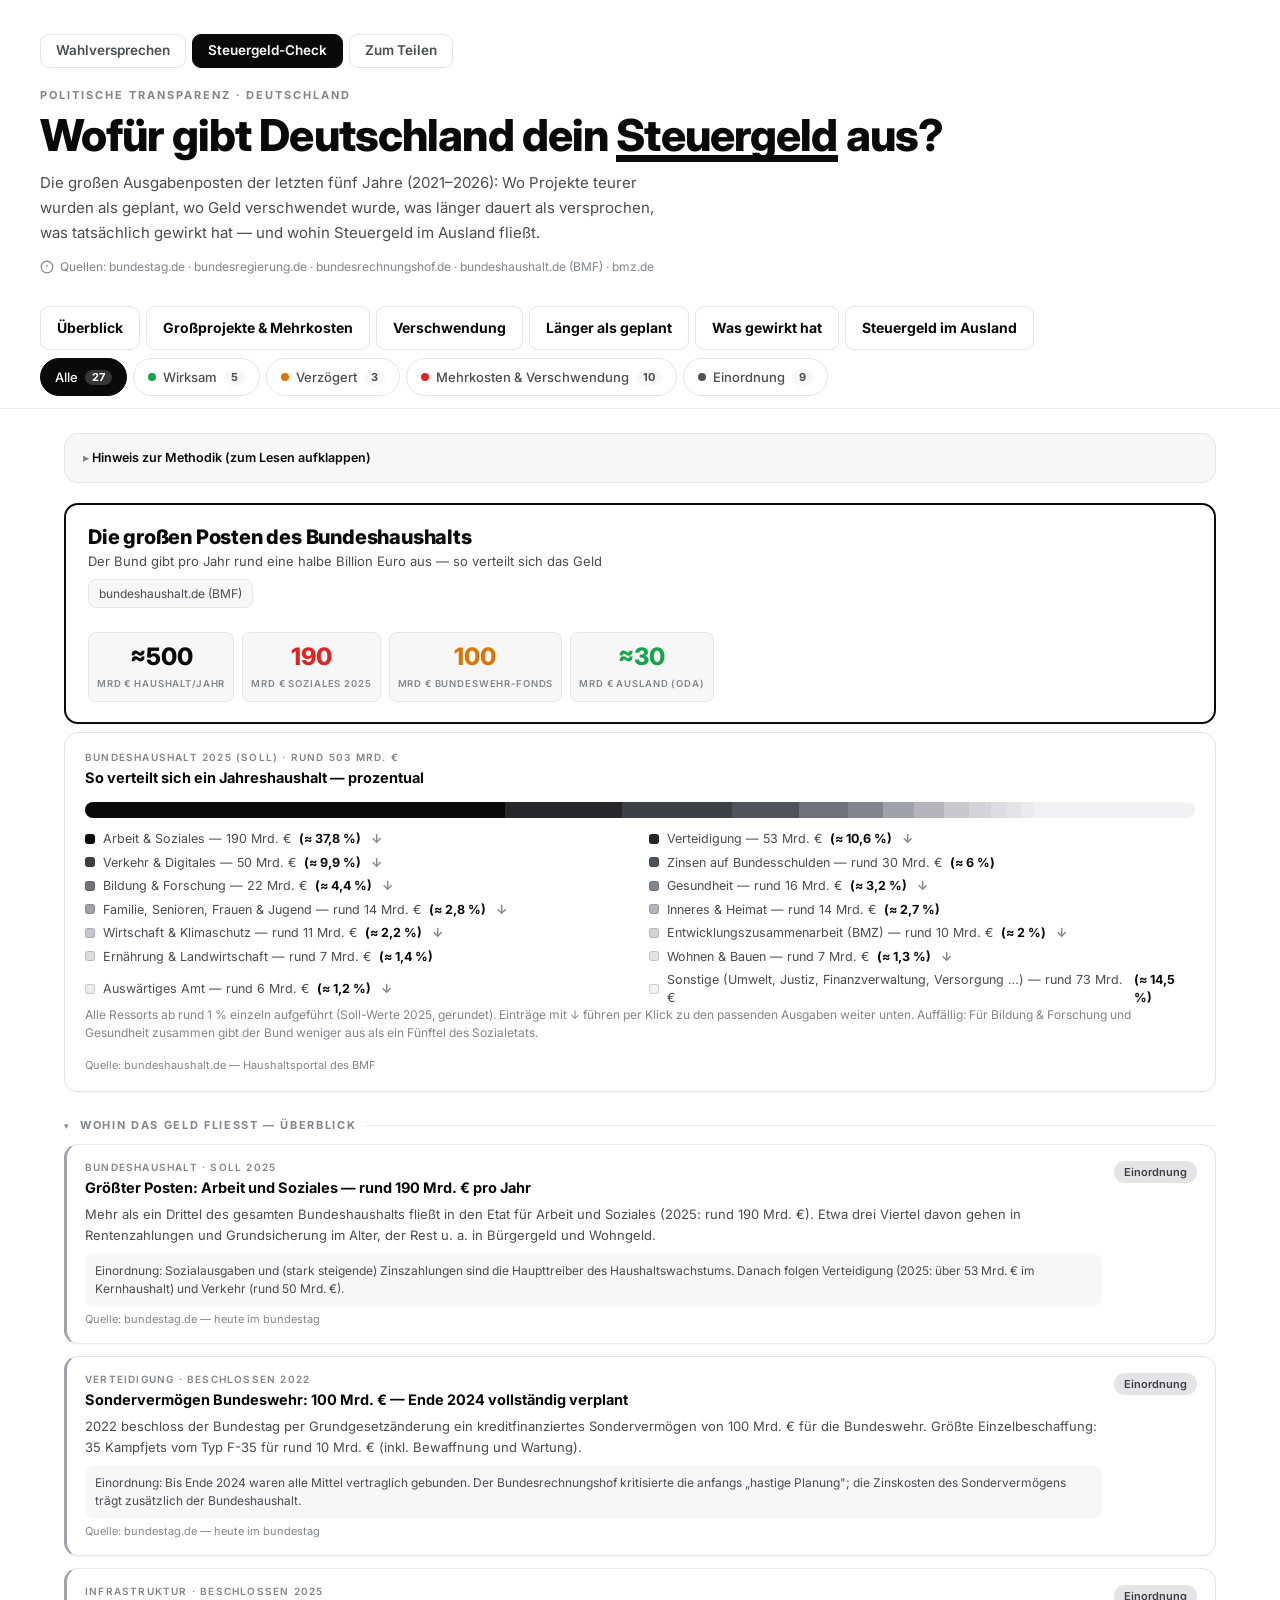
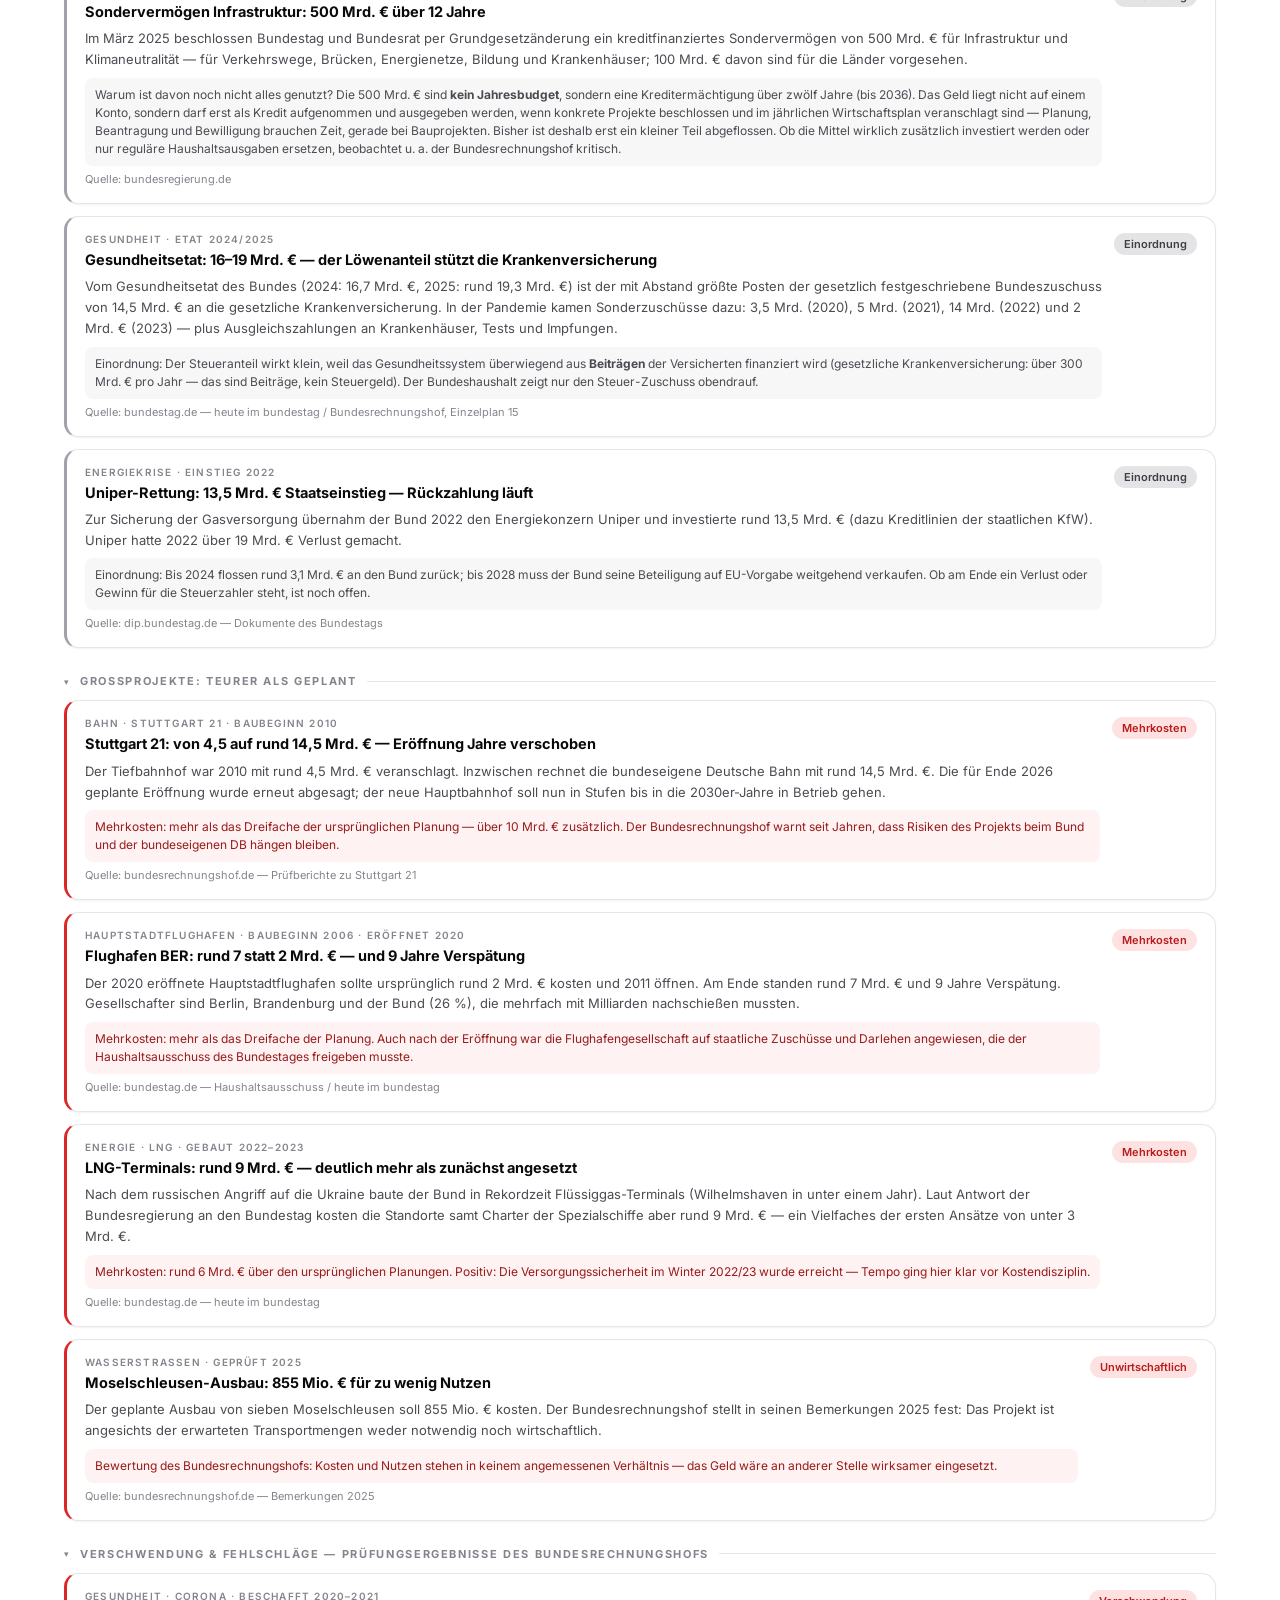
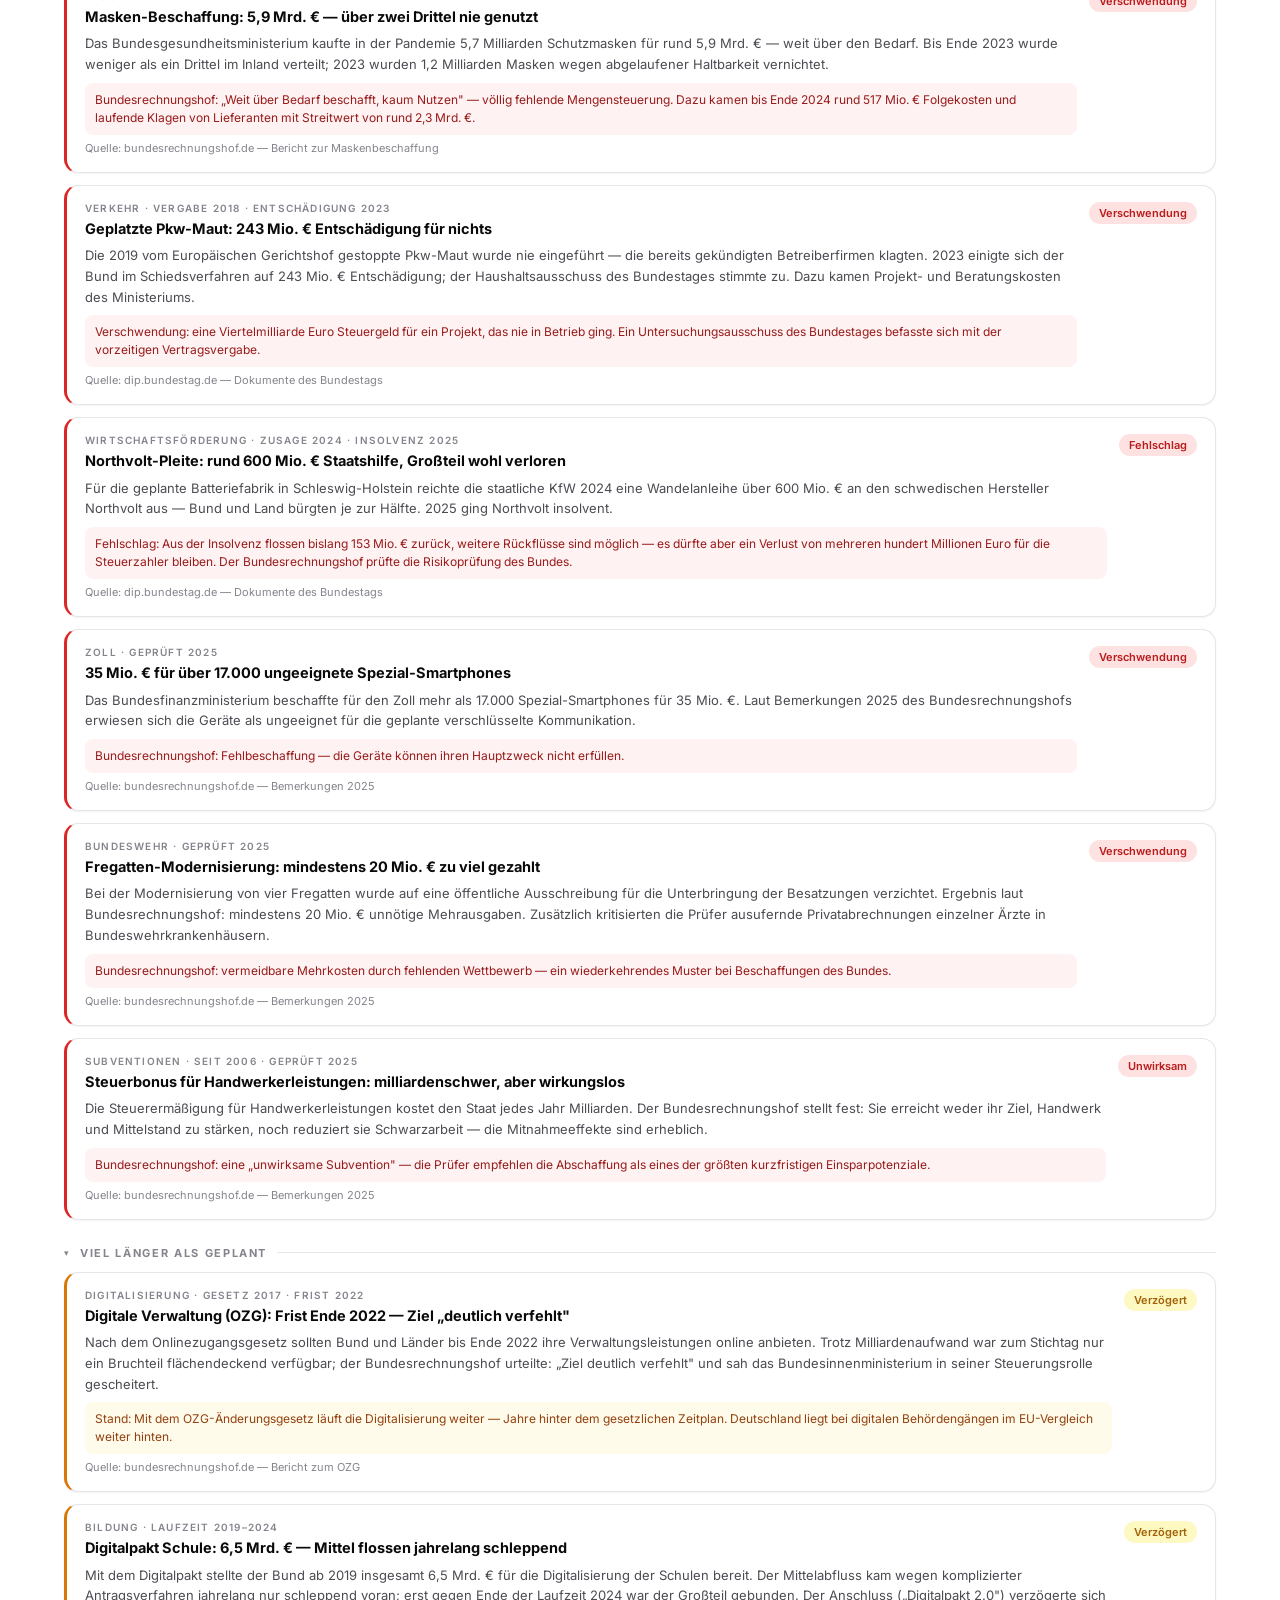
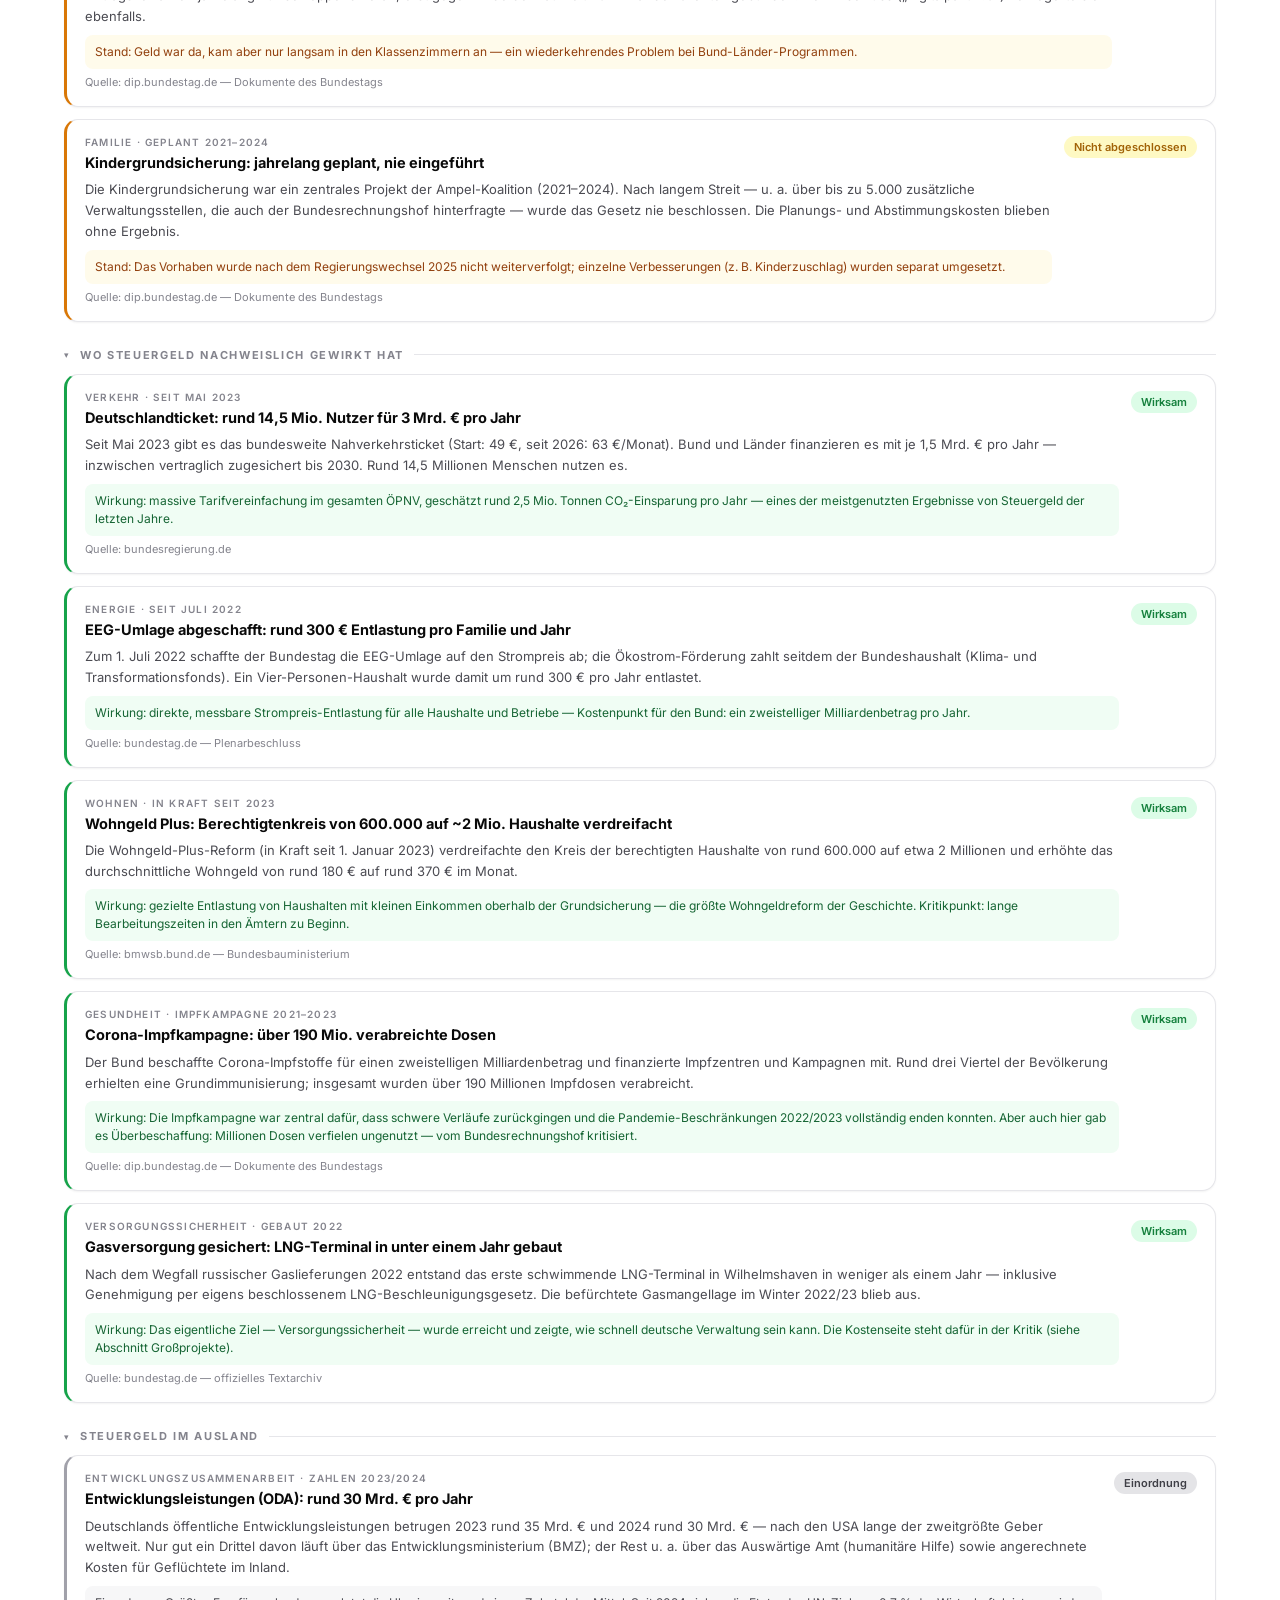
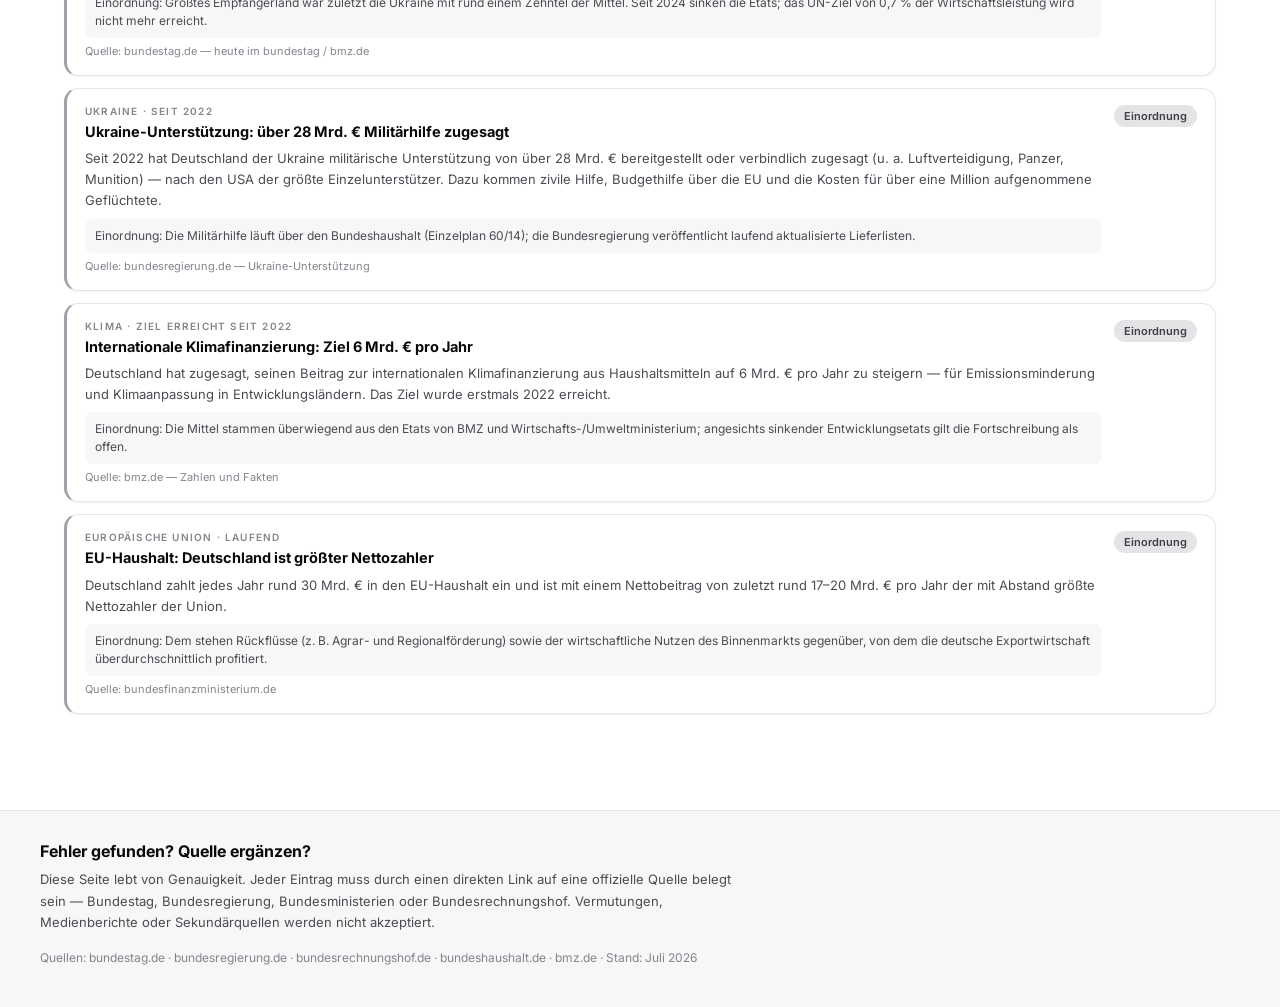
==== commit 241018b8: ""Alle einklappen"-Schalter wieder entfernt, Tastaturbedienung und Suche bleiben Co-Authored-By: Clau" ====
--- a/steuergelder.html
+++ b/steuergelder.html
@@ -76,9 +76,6 @@
       <button class="filter-chip" data-filter="failed" aria-pressed="false"><span class="chip-dot failed"></span>Mehrkosten &amp; Verschwendung <span class="chip-count">0</span></button>
       <button class="filter-chip" data-filter="promised" aria-pressed="false"><span class="chip-dot promised"></span>Einordnung <span class="chip-count">0</span></button>
     </div>
-    <div class="tools-row">
-      <button type="button" id="collapseAllBtn" class="tool-btn">Alle einklappen</button>
-    </div>
   </div>
 </div>
 
@@ -548,7 +545,6 @@
         prev.classList.remove('grid-collapsed');
         prev.setAttribute('aria-expanded', 'true');
       }
-      updateCollapseAllBtn();
     }
     el.scrollIntoView({ block: 'start', behavior: window.matchMedia('(prefers-reduced-motion: reduce)').matches ? 'auto' : 'smooth' });
     if (el.classList.contains('promise-card')) {
@@ -577,8 +573,7 @@
     setFilter((chip.classList.contains('active') && f !== 'all') ? 'all' : f);
   });
 
-  // Abschnitts-Überschriften sind per Klick oder Tastatur (Enter/Leertaste) einklappbar;
-  // "Alle einklappen" wirkt auf die ganze Seite.
+  // Abschnitts-Überschriften sind per Klick oder Tastatur (Enter/Leertaste) einklappbar.
   function sectionPairs(scope) {
     return [...scope.querySelectorAll('.section-title')].filter(t => t.nextElementSibling && t.nextElementSibling.classList.contains('cards-grid'));
   }
@@ -588,18 +583,11 @@
     grid.classList.toggle('grid-collapsed', collapsed);
     title.setAttribute('aria-expanded', String(!collapsed));
   }
-  const collapseAllBtn = document.getElementById('collapseAllBtn');
-  function updateCollapseAllBtn() {
-    if (!collapseAllBtn) return;
-    const pairs = sectionPairs(contentArea);
-    const allCollapsed = pairs.length > 0 && pairs.every(t => t.classList.contains('grid-collapsed'));
-    collapseAllBtn.textContent = allCollapsed ? 'Alle ausklappen' : 'Alle einklappen';
-  }
   sectionPairs(contentArea).forEach(title => {
     title.setAttribute('role', 'button');
     title.setAttribute('tabindex', '0');
     title.setAttribute('aria-expanded', 'true');
-    const toggle = () => { setSectionCollapsed(title, !title.classList.contains('grid-collapsed')); updateCollapseAllBtn(); };
+    const toggle = () => setSectionCollapsed(title, !title.classList.contains('grid-collapsed'));
     title.addEventListener('click', toggle);
     title.addEventListener('keydown', e => {
       if (e.key !== 'Enter' && e.key !== ' ') return;
@@ -607,14 +595,6 @@
       toggle();
     });
   });
-  if (collapseAllBtn) {
-    collapseAllBtn.addEventListener('click', () => {
-      const pairs = sectionPairs(contentArea);
-      const allCollapsed = pairs.length > 0 && pairs.every(t => t.classList.contains('grid-collapsed'));
-      pairs.forEach(t => setSectionCollapsed(t, !allCollapsed));
-      updateCollapseAllBtn();
-    });
-  }
 
   updateChipCounts();
 })();
--- a/style.css
+++ b/style.css
@@ -160,22 +160,6 @@
   .search-input::placeholder { color: var(--ink-3); }
   .search-input:focus { outline: none; border-color: var(--ink); }
   .search-input::-webkit-search-cancel-button { cursor: pointer; }
-  .tool-btn {
-    flex-shrink: 0;
-    padding: 8px 14px;
-    min-height: 38px;
-    border-radius: 999px;
-    border: 1.5px solid var(--line);
-    background: var(--bg);
-    color: var(--ink-2);
-    font-family: 'Inter', sans-serif;
-    font-weight: 500;
-    font-size: 13px;
-    cursor: pointer;
-    transition: background 0.15s, border-color 0.15s, color 0.15s;
-  }
-  .tool-btn:hover { border-color: var(--ink); color: var(--ink); }
-
   /* MAIN LAYOUT */
   .main { max-width: 1200px; margin: 0 auto; padding: 24px 24px 56px; }
   .content-area { min-width: 0; scroll-margin-top: 130px; }
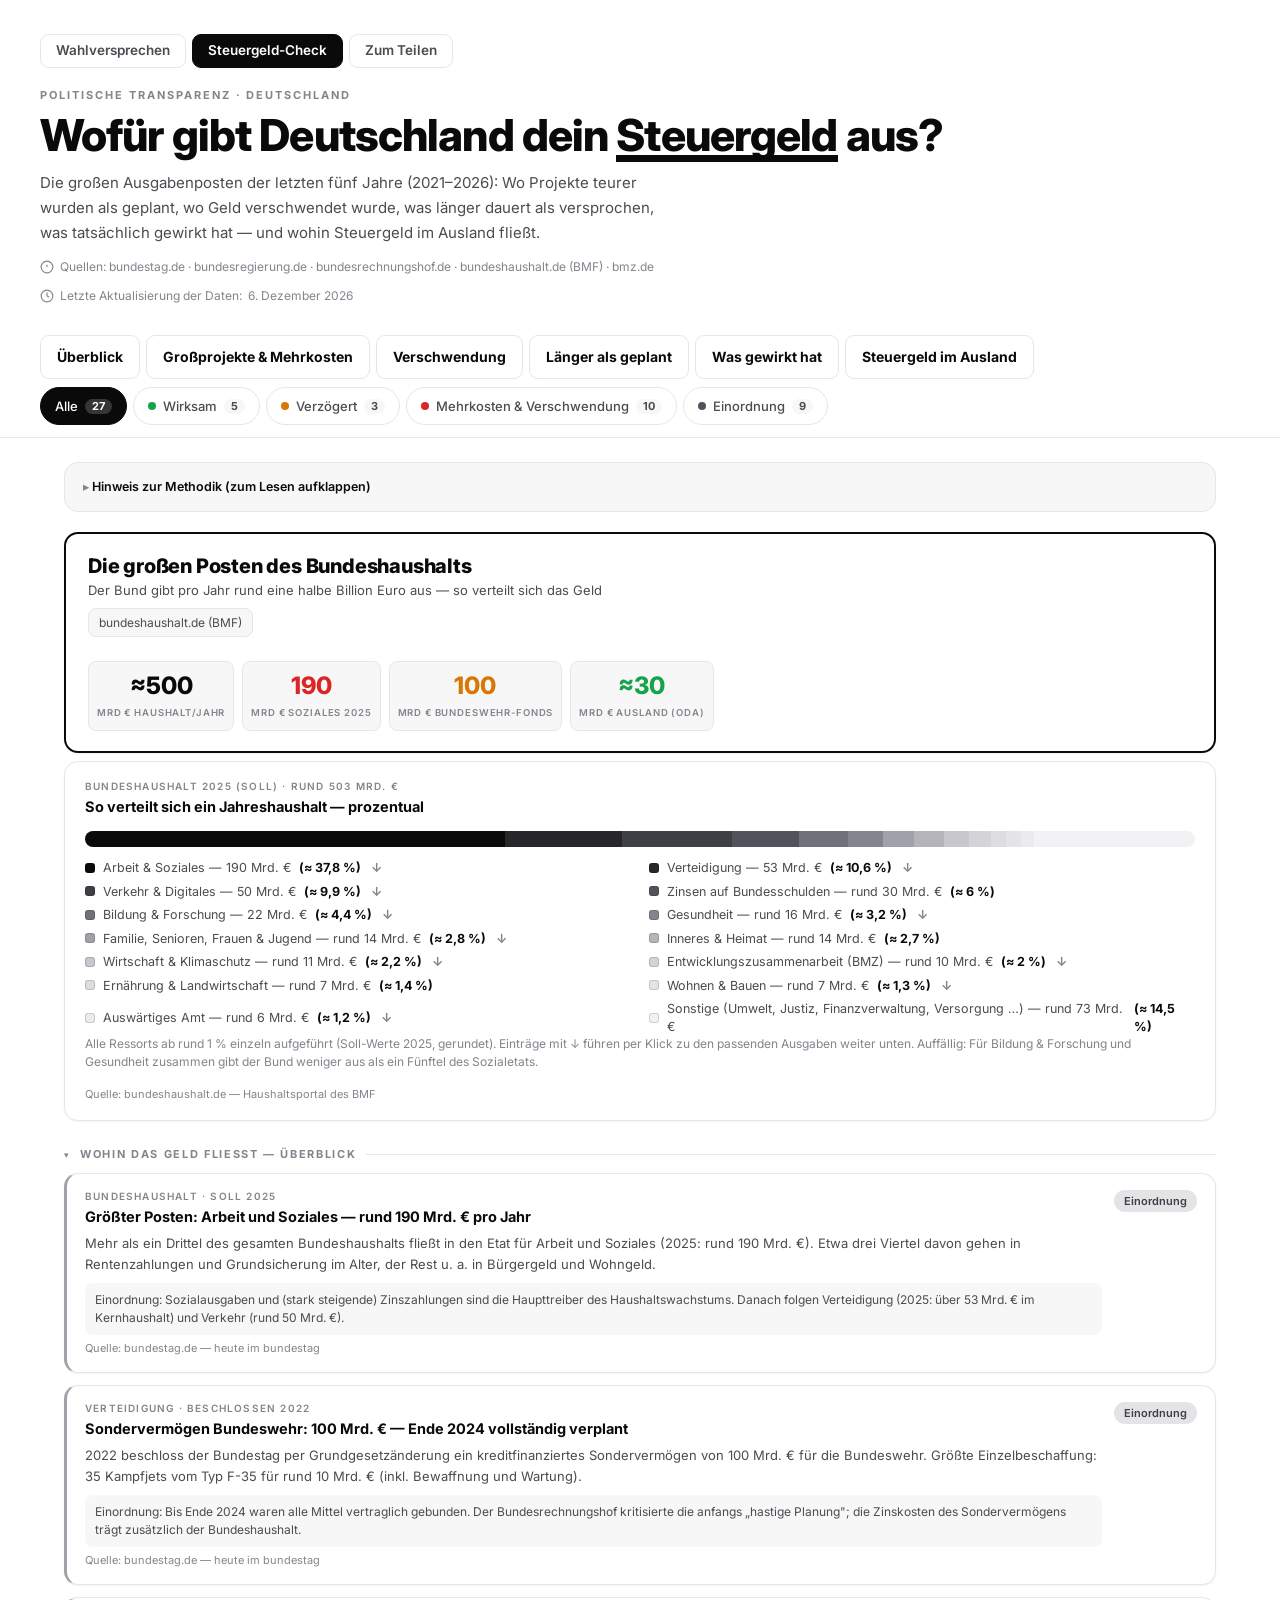
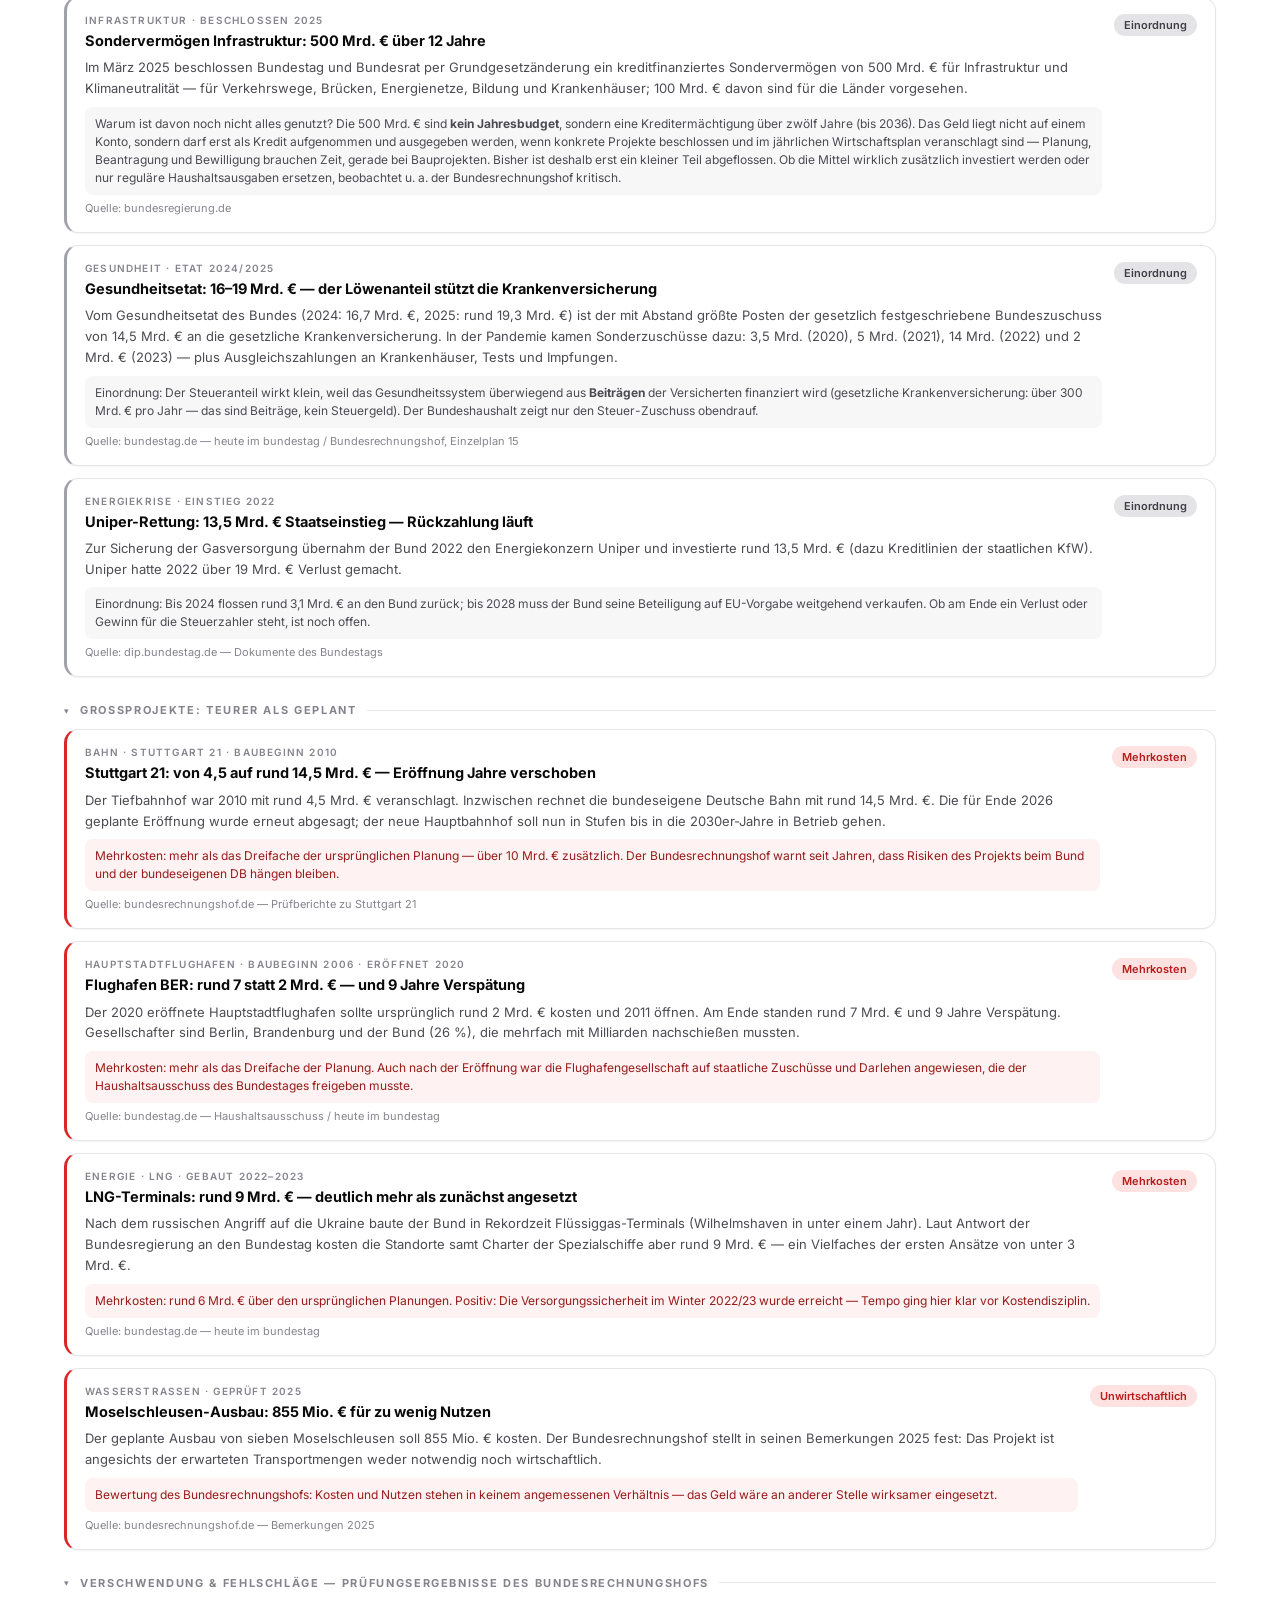
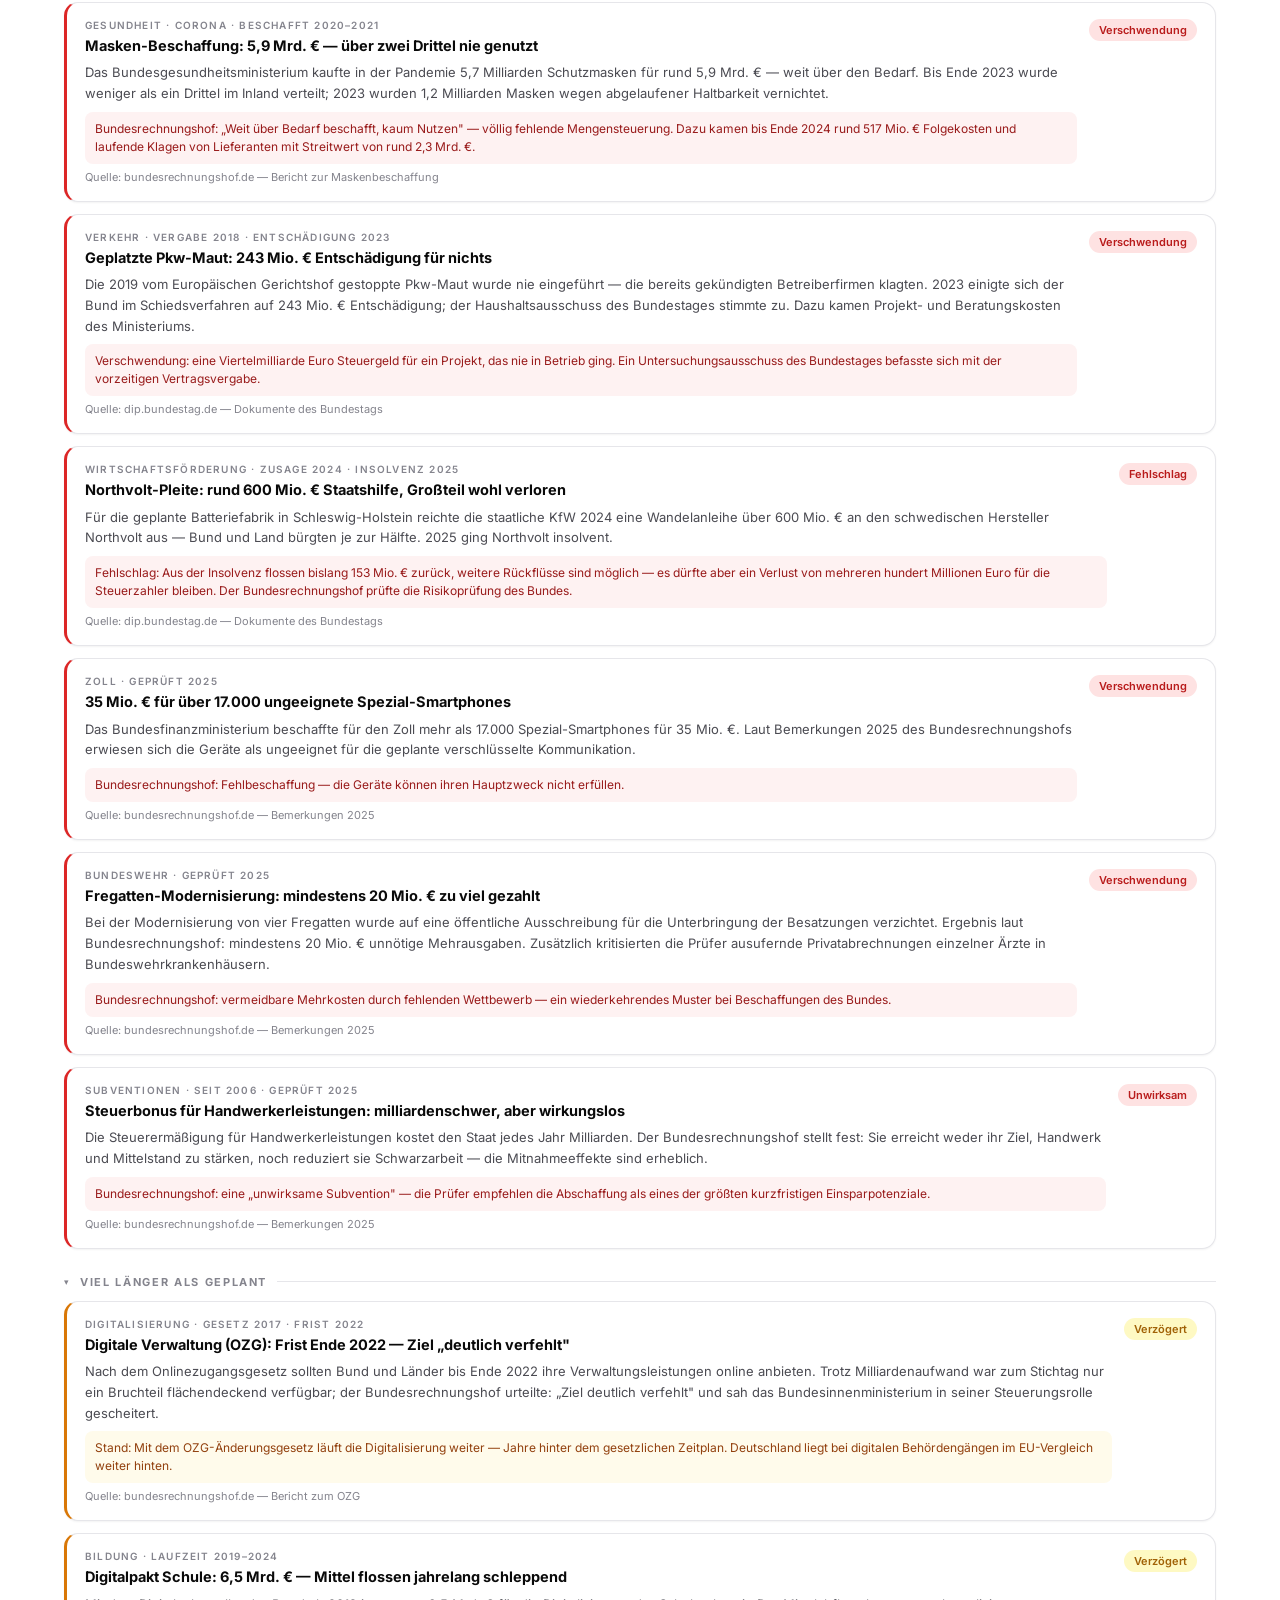
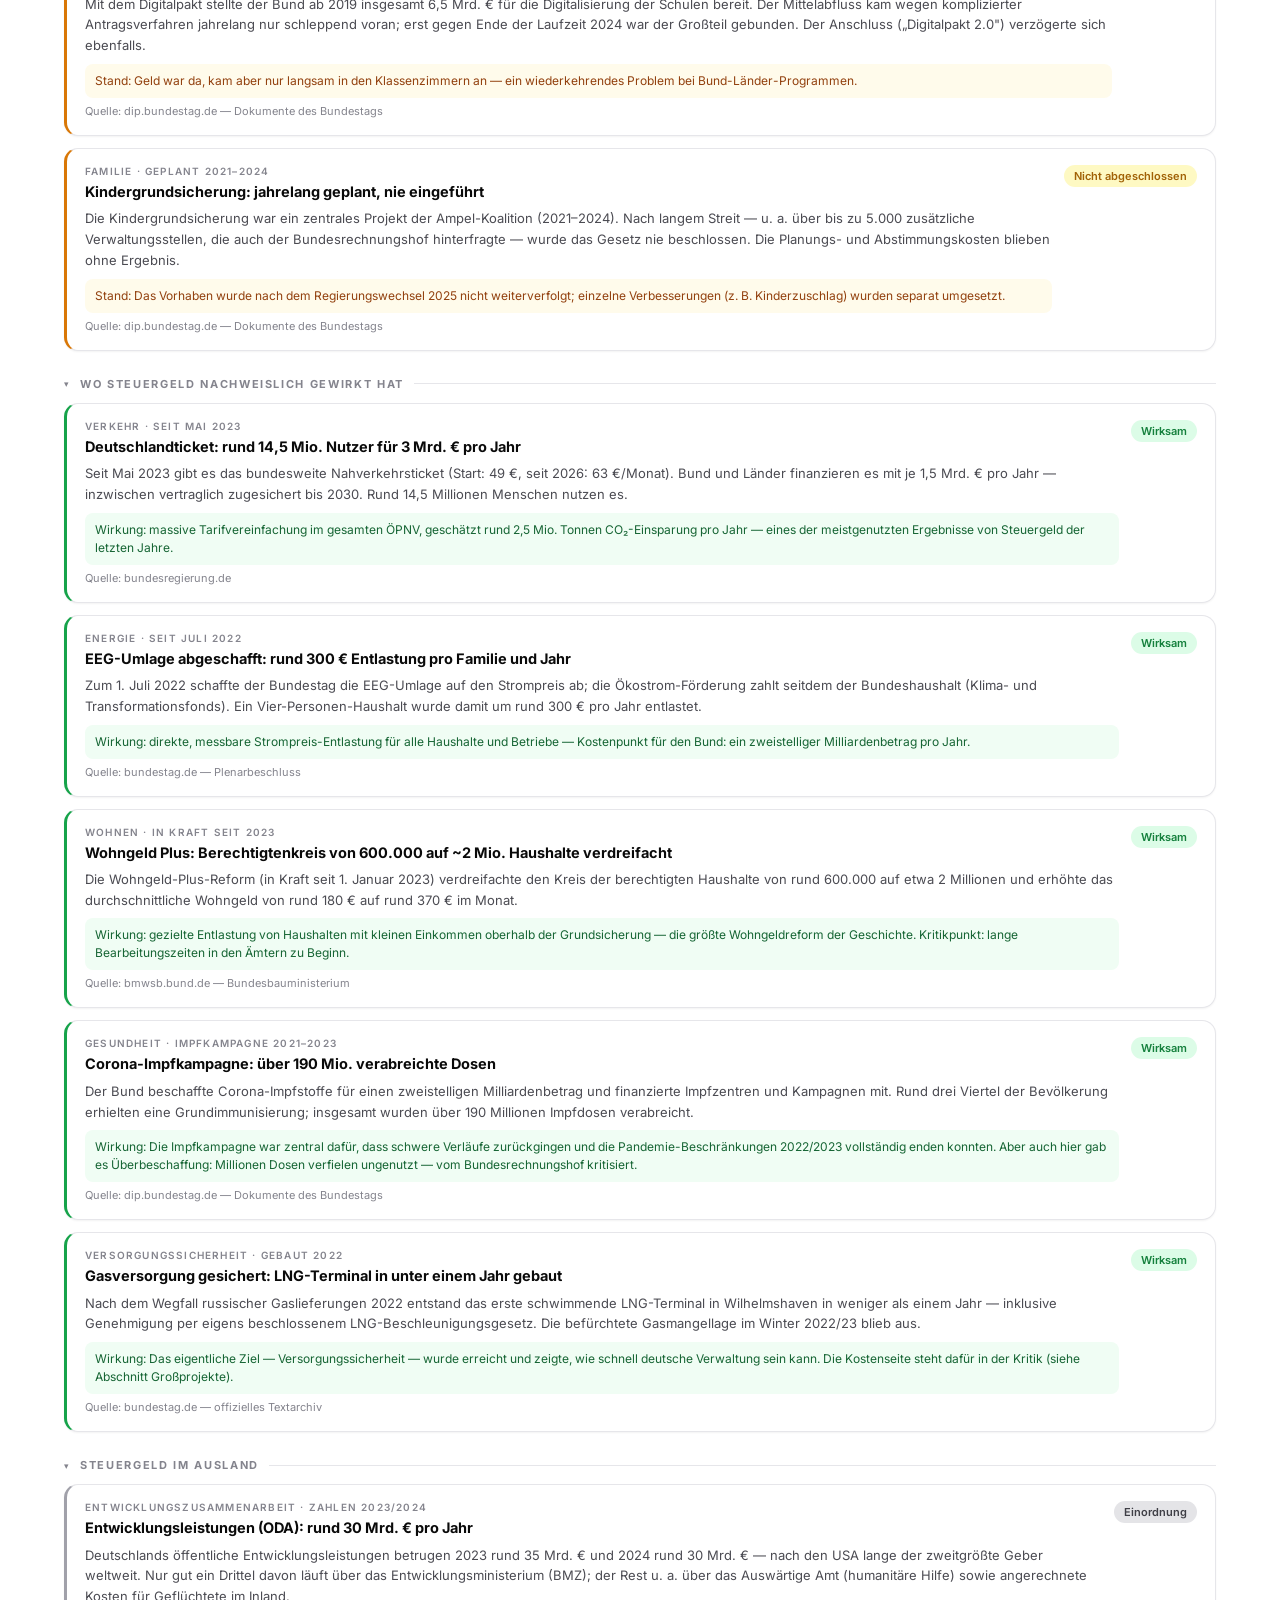
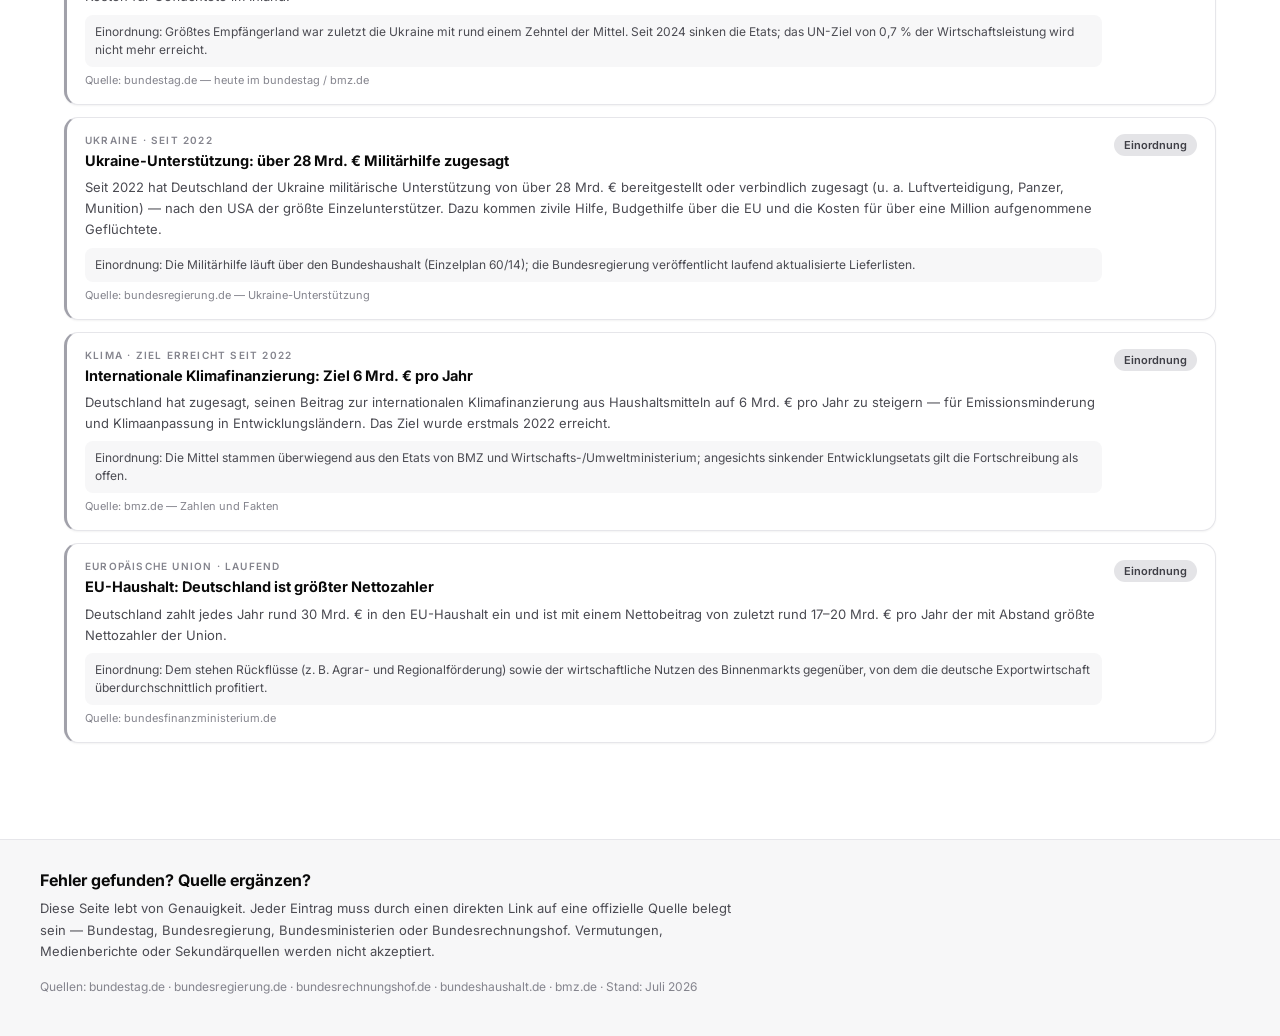
==== commit 6d3b17de: "Hinweis "Letzte Aktualisierung der Daten" mit Live-Datum ergänzen Zeigt auf beiden Seiten das aktuel" ====
--- a/steuergelder.html
+++ b/steuergelder.html
@@ -55,6 +55,10 @@
       <svg width="14" height="14" viewBox="0 0 24 24" fill="none" stroke="currentColor" stroke-width="2"><circle cx="12" cy="12" r="10"/><line x1="12" y1="8" x2="12" y2="12"/><line x1="12" y1="16" x2="12.01" y2="16"/></svg>
       Quellen: bundestag.de · bundesregierung.de · bundesrechnungshof.de · bundeshaushalt.de (BMF) · bmz.de
     </div>
+    <div class="source-note update-note">
+      <svg width="14" height="14" viewBox="0 0 24 24" fill="none" stroke="currentColor" stroke-width="2"><circle cx="12" cy="12" r="10"/><polyline points="12 6 12 12 16 14"/></svg>
+      Letzte Aktualisierung der Daten: <span id="lastUpdated"></span>
+    </div>
   </div>
 </header>
 
@@ -488,6 +492,9 @@
 
 <script>
 (function () {
+  const lastUpdatedEl = document.getElementById('lastUpdated');
+  if (lastUpdatedEl) lastUpdatedEl.textContent = new Date().toLocaleDateString('de-DE', { day: 'numeric', month: 'long', year: 'numeric' });
+
   const filterBar = document.querySelector('.filter-bar');
   const contentArea = document.querySelector('.content-area');
   let currentFilter = 'all';
